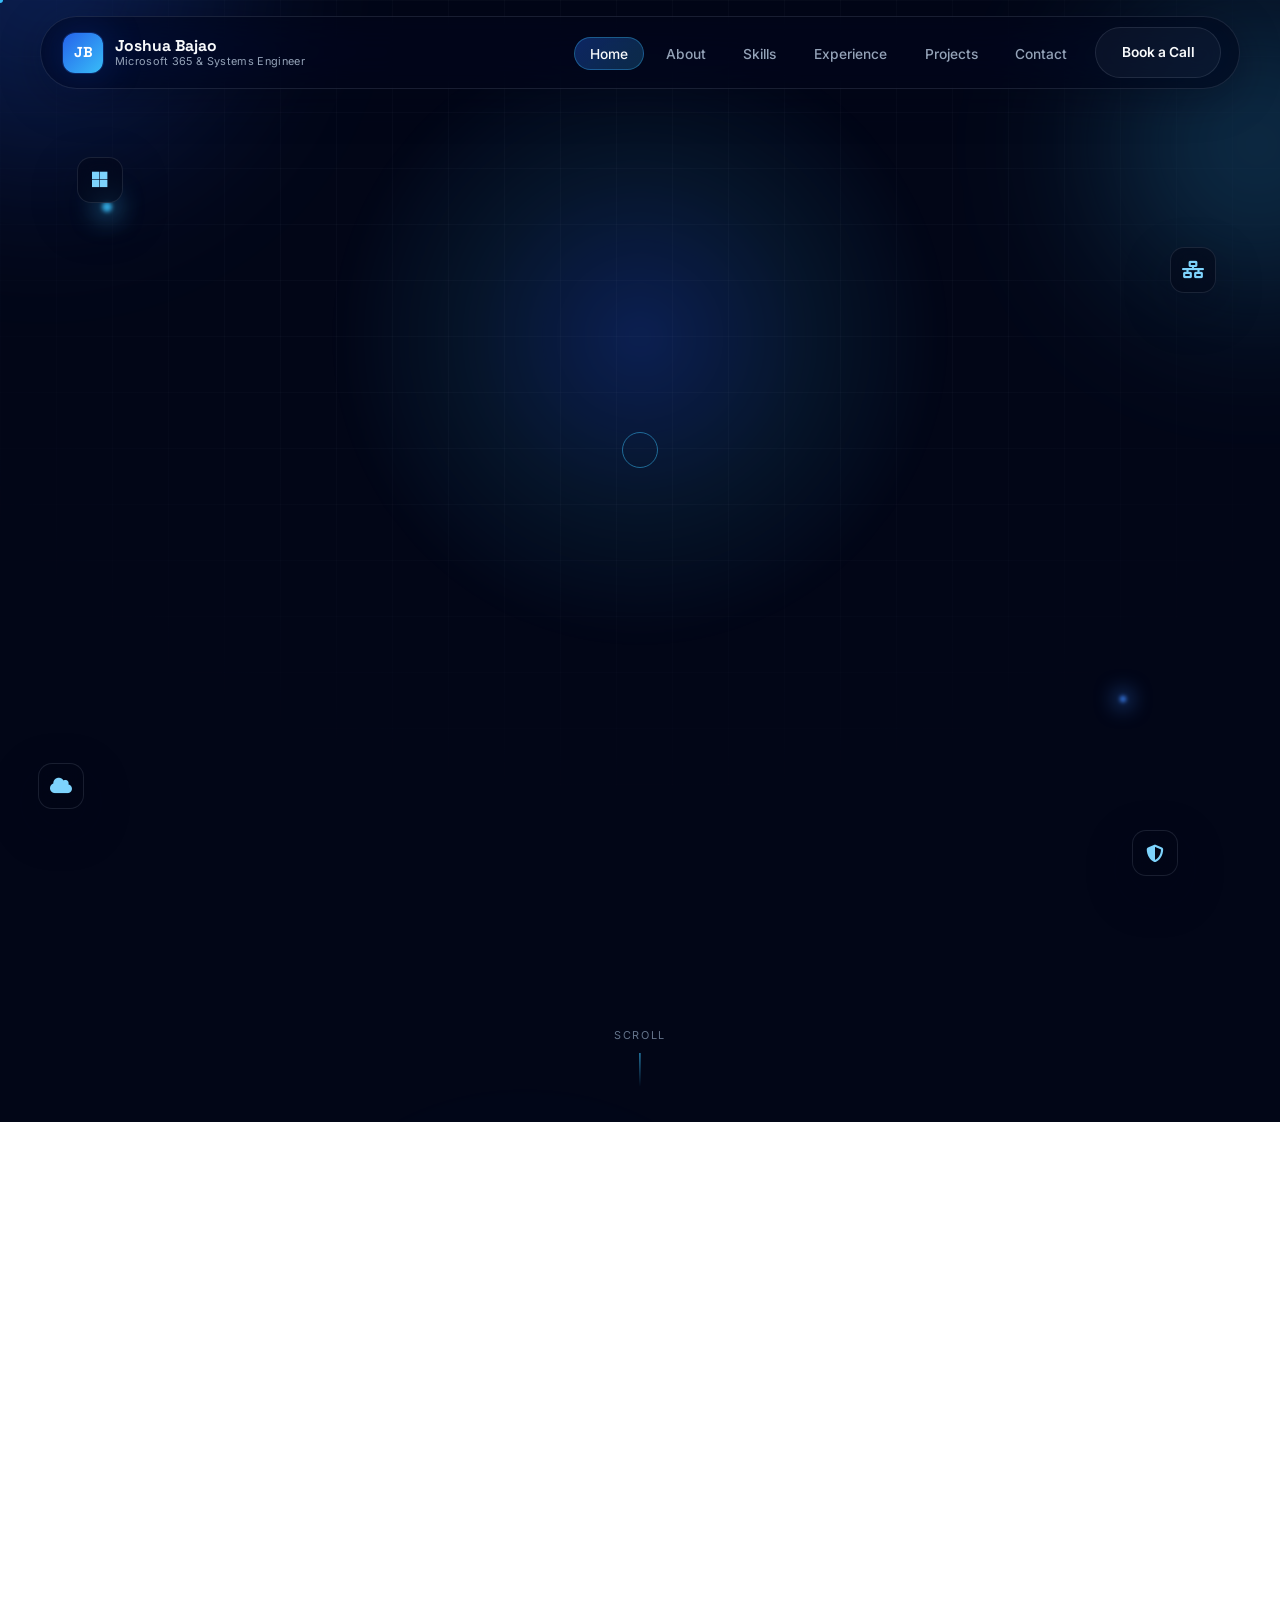
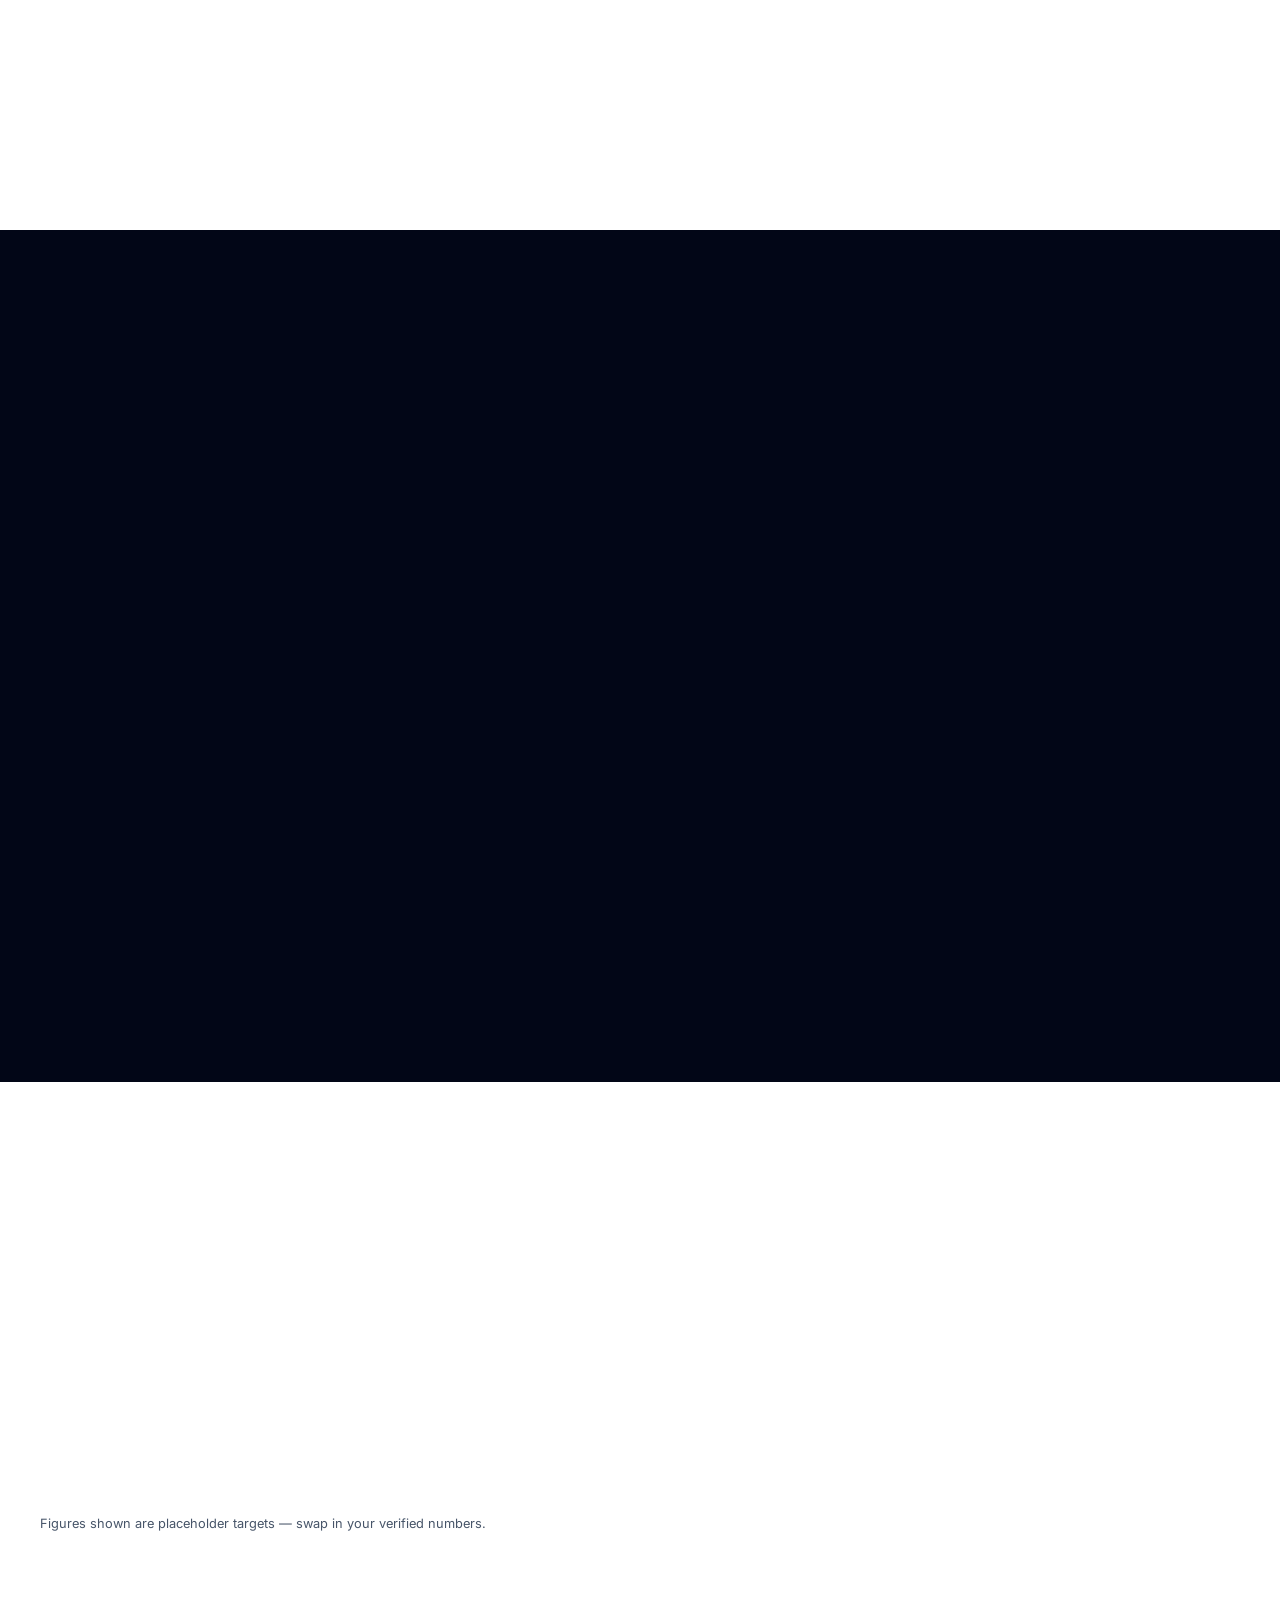
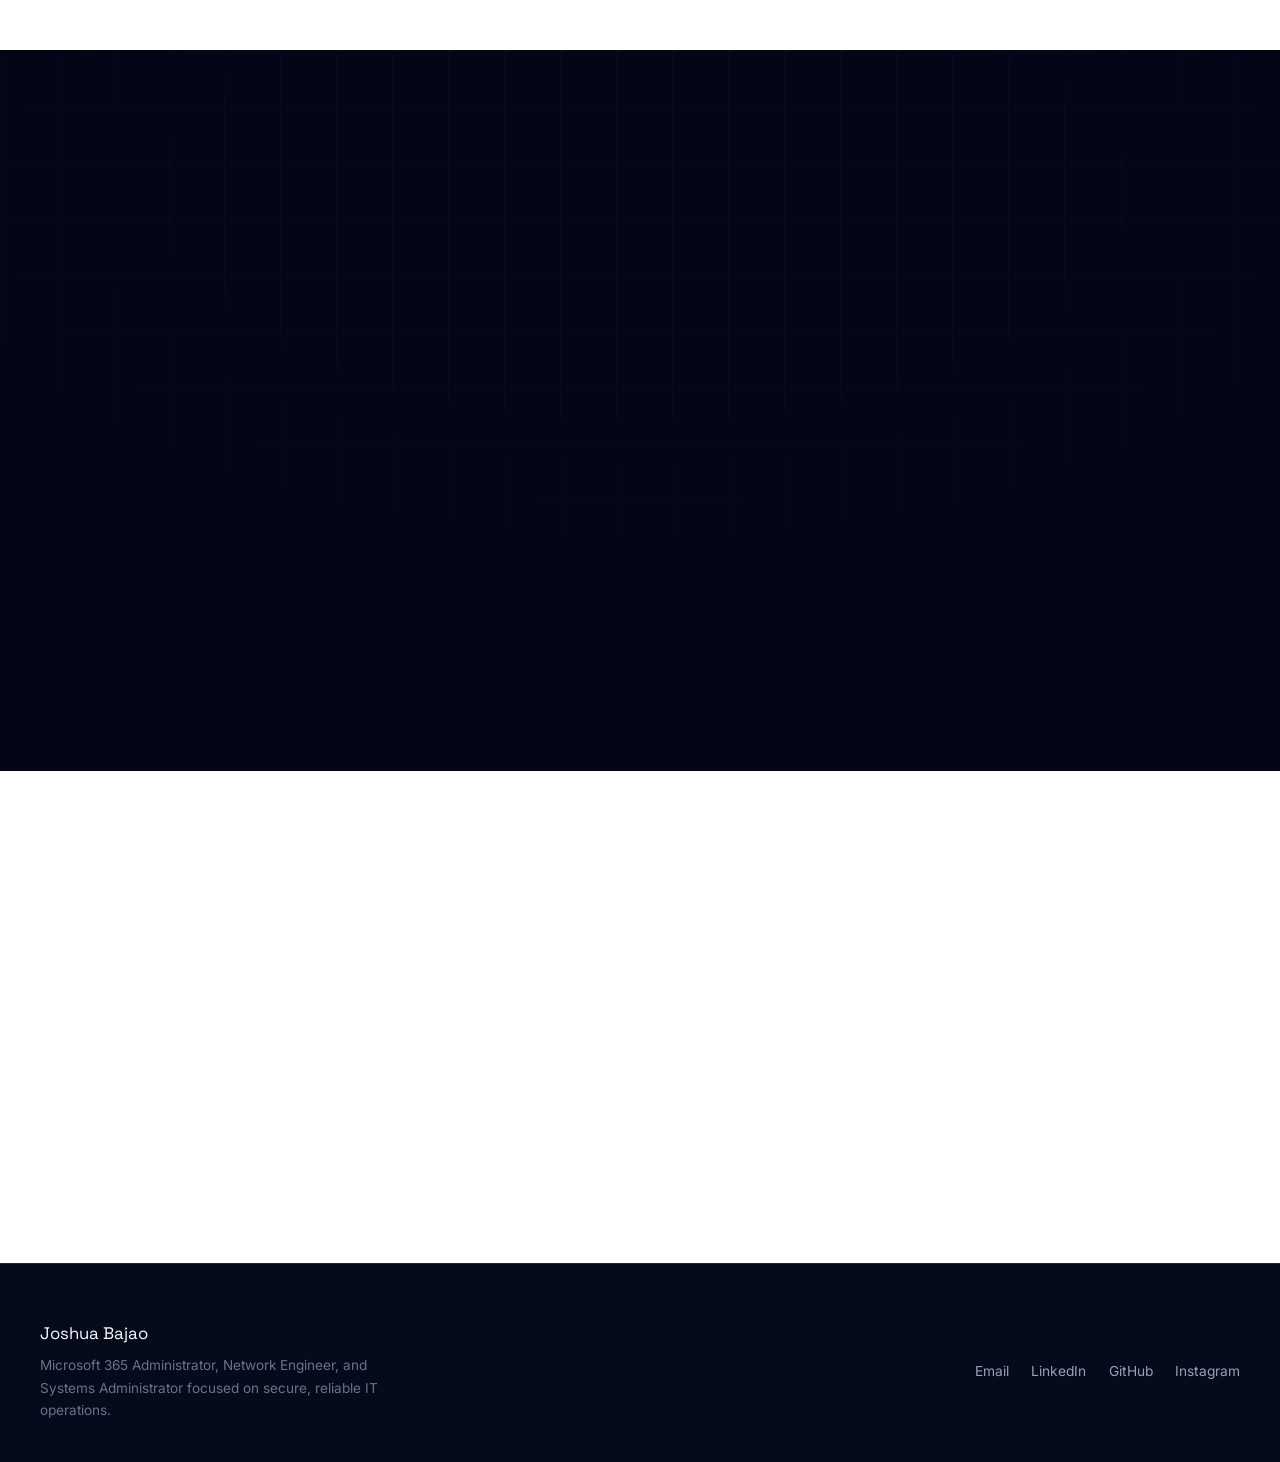
==== index.html @ 34ec50f9 "Rebuild portfolio as a premium IT engineering site Pivot the site identity from mobile app developer" ====
<!DOCTYPE html>
<html lang="en" class="no-js">
<head>
    <meta charset="UTF-8">
    <meta name="viewport" content="width=device-width, initial-scale=1.0">
    <title>Joshua Bajao | Microsoft 365 Administrator &amp; Systems Engineer</title>
    <meta name="description" content="Joshua Bajao is a Microsoft 365 Administrator, Network Engineer, and Systems Administrator building secure, reliable enterprise IT environments across M365, Azure, and on-prem infrastructure.">
    <link rel="preconnect" href="https://fonts.googleapis.com">
    <link rel="preconnect" href="https://fonts.gstatic.com" crossorigin>
    <link href="https://fonts.googleapis.com/css2?family=Space+Grotesk:wght@500;600;700&family=Inter:wght@400;500;600;700;800&display=swap" rel="stylesheet">
    <link rel="stylesheet" href="https://cdnjs.cloudflare.com/ajax/libs/font-awesome/6.5.2/css/all.min.css">
    <link rel="stylesheet" href="styles.css">
</head>
<body data-page="home">
    <a class="skip-link" href="#main">Skip to content</a>
    <div class="loader" aria-hidden="true">
        <div class="loader-mark"><span>J</span><span>B</span><span>·</span><span>I</span><span>T</span></div>
        <div class="loader-bar"><span></span></div>
    </div>

    <div class="site-shell">
        <header class="topbar">
            <nav class="navbar container">
                <a class="brand" href="index.html" aria-label="Joshua Bajao home page">
                    <span class="brand-mark">JB</span>
                    <span class="brand-text">
                        <strong>Joshua Bajao</strong>
                        <small>Microsoft 365 &amp; Systems Engineer</small>
                    </span>
                </a>
                <button class="nav-toggle" type="button" aria-expanded="false" aria-label="Open navigation">
                    <span></span>
                    <span></span>
                </button>
                <div class="nav-panel">
                    <ul class="nav-links">
                        <li><a href="index.html" class="nav-link is-active">Home</a></li>
                        <li><a href="about.html" class="nav-link">About</a></li>
                        <li><a href="skills.html" class="nav-link">Skills</a></li>
                        <li><a href="experience.html" class="nav-link">Experience</a></li>
                        <li><a href="projects.html" class="nav-link">Projects</a></li>
                        <li><a href="contact.html" class="nav-link">Contact</a></li>
                    </ul>
                    <a href="contact.html" class="button button-ghost" data-magnetic>Book a Call</a>
                </div>
            </nav>
        </header>

        <main id="main">
            <section class="hero hero-home mouse-glow">
                <div class="bg-grid"></div>
                <div class="aurora" aria-hidden="true"><span></span><span></span><span></span></div>
                <canvas data-particle-field aria-hidden="true" style="position:absolute; inset:0; z-index:1; width:100%; height:100%;"></canvas>
                <div class="floating-orb orb-one"></div>
                <div class="floating-orb orb-two"></div>
                <div class="tech-orbit" aria-hidden="true">
                    <span class="tech-badge" style="top:14%; left:6%; animation-delay:0s;"><i class="fa-brands fa-microsoft"></i></span>
                    <span class="tech-badge" style="top:68%; left:3%; animation-delay:1.4s;"><i class="fa-solid fa-cloud"></i></span>
                    <span class="tech-badge" style="top:22%; right:5%; animation-delay:0.8s;"><i class="fa-solid fa-network-wired"></i></span>
                    <span class="tech-badge" style="top:74%; right:8%; animation-delay:2.1s;"><i class="fa-solid fa-shield-halved"></i></span>
                </div>

                <div class="container hero-grid">
                    <div class="hero-copy reveal" data-reveal="left">
                        <div class="kicker-row">
                            <span class="status-dot"></span>
                            <p class="eyebrow" style="margin:0;">Available for IT &amp; Cloud Engineering Roles</p>
                        </div>
                        <h1>Engineering reliable, secure systems across <span class="grad-text">Microsoft 365, networks, and the enterprise cloud.</span></h1>
                        <div class="type-row">
                            <span>I work as a</span>
                            <span class="type-target" data-typewriter='["Microsoft 365 Administrator", "Network Engineer", "IT Support Engineer", "Systems Administrator"]'></span>
                        </div>
                        <p class="hero-lead">I design, deploy, and support enterprise IT environments — from Microsoft 365 tenants and Entra ID identity to on-prem networks and endpoint device management. My focus is uptime, security, and a smooth experience for every user I support.</p>
                        <div class="hero-actions">
                            <a href="contact.html" class="button button-primary" data-magnetic>Contact Me</a>
                            <a href="assets/Joshua-Bajao-CV.pdf" class="button button-secondary" data-magnetic download>Download CV</a>
                            <a href="projects.html" class="button button-ghost" data-magnetic>View Projects</a>
                        </div>
                        <div class="hero-metrics">
                            <article>
                                <strong data-counter="3" data-suffix="+">0</strong>
                                <span>Years supporting enterprise IT environments</span>
                            </article>
                            <article>
                                <strong data-counter="500" data-suffix="+">0</strong>
                                <span>Devices configured, imaged, and managed</span>
                            </article>
                            <article>
                                <strong data-counter="1200" data-suffix="+">0</strong>
                                <span>End users supported across M365 and networks</span>
                            </article>
                        </div>
                    </div>
                    <div class="hero-card reveal reveal-delay" data-reveal="right">
                        <div class="portrait-wrap">
                            <img src="JOSHUA.jpeg" alt="Joshua Bajao portrait" class="portrait">
                        </div>
                        <div class="hero-card-content">
                            <p class="card-label">Featured Role</p>
                            <h2>Systems &amp; Microsoft 365 Administrator</h2>
                            <p>I keep enterprise environments running: identity, endpoints, networks, and the Microsoft 365 stack, all working together securely.</p>
                            <div class="chip-row">
                                <span class="chip">Microsoft 365</span>
                                <span class="chip">Azure &amp; Entra ID</span>
                                <span class="chip">Network Engineering</span>
                            </div>
                        </div>
                    </div>
                </div>
                <div class="scroll-cue" aria-hidden="true">
                    <span>Scroll</span>
                    <span class="scroll-cue-line"></span>
                </div>
            </section>

            <section class="section section-light">
                <div class="container">
                    <div class="section-heading reveal">
                        <p class="eyebrow">Where to Look</p>
                        <h2>A portfolio built around enterprise IT depth.</h2>
                    </div>
                    <div class="feature-grid" data-stagger>
                        <a class="feature-card reveal" href="about.html">
                            <span class="feature-icon"><i class="fa-solid fa-user-large"></i></span>
                            <h3>About</h3>
                            <p>The engineer behind the tickets: how I think about uptime, security, and supporting real people.</p>
                            <span class="feature-link">Discover more <i class="fa-solid fa-arrow-right"></i></span>
                        </a>
                        <a class="feature-card reveal" href="skills.html">
                            <span class="feature-icon"><i class="fa-solid fa-layer-group"></i></span>
                            <h3>Skills</h3>
                            <p>Microsoft 365, Entra ID, Intune, networking, Active Directory, PowerShell, and Azure fundamentals.</p>
                            <span class="feature-link">Explore expertise <i class="fa-solid fa-arrow-right"></i></span>
                        </a>
                        <a class="feature-card reveal" href="experience.html">
                            <span class="feature-icon"><i class="fa-solid fa-timeline"></i></span>
                            <h3>Experience</h3>
                            <p>The progression from IT support to systems administration and network engineering work.</p>
                            <span class="feature-link">Read timeline <i class="fa-solid fa-arrow-right"></i></span>
                        </a>
                        <a class="feature-card reveal" href="projects.html">
                            <span class="feature-icon"><i class="fa-solid fa-diagram-project"></i></span>
                            <h3>Projects</h3>
                            <p>Real, deployed systems for device management, inventory tracking, and organizational operations.</p>
                            <span class="feature-link">See projects <i class="fa-solid fa-arrow-right"></i></span>
                        </a>
                    </div>
                </div>
            </section>

            <section class="section section-dark">
                <div class="container">
                    <div class="section-heading reveal">
                        <p class="eyebrow">Core Stack</p>
                        <h2>The enterprise technologies I work in daily.</h2>
                    </div>
                    <div class="tech-grid" data-stagger>
                        <article class="tech-card reveal"><i class="fa-brands fa-microsoft"></i><h4>Microsoft 365</h4><span>Tenant admin &amp; licensing</span></article>
                        <article class="tech-card reveal"><i class="fa-solid fa-id-badge"></i><h4>Entra ID</h4><span>Identity &amp; access management</span></article>
                        <article class="tech-card reveal"><i class="fa-solid fa-mobile-screen"></i><h4>Intune</h4><span>Endpoint &amp; device management</span></article>
                        <article class="tech-card reveal"><i class="fa-solid fa-envelope-open-text"></i><h4>Exchange Online</h4><span>Mail flow &amp; compliance</span></article>
                        <article class="tech-card reveal"><i class="fa-solid fa-people-roof"></i><h4>SharePoint</h4><span>Sites, libraries &amp; permissions</span></article>
                        <article class="tech-card reveal"><i class="fa-brands fa-microsoft"></i><h4>Teams</h4><span>Collaboration &amp; voice admin</span></article>
                        <article class="tech-card reveal"><i class="fa-solid fa-network-wired"></i><h4>Networking</h4><span>Switching, routing &amp; Wi-Fi</span></article>
                        <article class="tech-card reveal"><i class="fa-solid fa-sitemap"></i><h4>Active Directory</h4><span>On-prem identity &amp; GPOs</span></article>
                        <article class="tech-card reveal"><i class="fa-solid fa-server"></i><h4>Windows Server</h4><span>Infrastructure &amp; services</span></article>
                        <article class="tech-card reveal"><i class="fa-solid fa-terminal"></i><h4>PowerShell</h4><span>Automation &amp; scripting</span></article>
                        <article class="tech-card reveal"><i class="fa-solid fa-cloud"></i><h4>Azure</h4><span>Cloud infrastructure</span></article>
                        <article class="tech-card reveal"><i class="fa-solid fa-shield-halved"></i><h4>Security Admin</h4><span>Policies, MFA &amp; compliance</span></article>
                    </div>
                </div>
            </section>

            <section class="section section-light">
                <div class="container">
                    <div class="section-heading reveal">
                        <p class="eyebrow">By the Numbers</p>
                        <h2>Operational impact, measured.</h2>
                    </div>
                    <div class="stats-grid" data-stagger>
                        <div class="stat-card reveal">
                            <div class="stat-value"><span class="grad-text" data-counter="500" data-suffix="+">0</span></div>
                            <p class="stat-label">Devices Configured</p>
                        </div>
                        <div class="stat-card reveal">
                            <div class="stat-value"><span class="grad-text" data-counter="1200" data-suffix="+">0</span></div>
                            <p class="stat-label">Users Supported</p>
                        </div>
                        <div class="stat-card reveal">
                            <div class="stat-value"><span class="grad-text" data-counter="40" data-suffix="+">0</span></div>
                            <p class="stat-label">Projects Completed</p>
                        </div>
                        <div class="stat-card reveal">
                            <div class="stat-value"><span class="grad-text" data-counter="25" data-suffix="+">0</span></div>
                            <p class="stat-label">Network Deployments</p>
                        </div>
                        <div class="stat-card reveal">
                            <div class="stat-value"><span class="grad-text" data-counter="3" data-suffix="+">0</span></div>
                            <p class="stat-label">Years Experience</p>
                        </div>
                    </div>
                    <p class="text-muted" style="margin-top:1.2rem; font-size:0.8rem;">Figures shown are placeholder targets — swap in your verified numbers.</p>
                </div>
            </section>

            <section class="section section-dark showcase-band">
                <div class="bg-grid"></div>
                <div class="container showcase-grid">
                    <div class="showcase-copy reveal" data-reveal="left">
                        <p class="eyebrow">Featured Systems Project</p>
                        <h2>Nebras Device &amp; Property Management System</h2>
                        <p>A centralized operations platform built to track devices, property assignments, and asset lifecycle across an organization — the same operational thinking behind enterprise endpoint and inventory management.</p>
                        <ul class="check-list">
                            <li>Centralized device and asset record keeping</li>
                            <li>Assignment tracking and ownership history</li>
                            <li>Status visibility across the full asset lifecycle</li>
                            <li>Built and deployed as a live, working system</li>
                        </ul>
                        <a href="projects.html#nebras-device-management" class="button button-primary" data-magnetic>Open Project Details</a>
                    </div>
                    <div class="showcase-panel reveal reveal-delay" data-reveal="right">
                        <div class="app-window">
                            <div class="app-window-bar"><span></span><span></span><span></span></div>
                            <div class="app-window-content">
                                <div class="app-story-card">
                                    <p class="app-tag">Live Deployed System</p>
                                    <h3>Operations-first asset tracking</h3>
                                    <p>Built for clarity: who has what, where it is, and its current status.</p>
                                </div>
                                <div class="mini-cards">
                                    <article><strong>Asset Registry</strong><span>Structured device &amp; property records</span></article>
                                    <article><strong>Assignment Log</strong><span>Ownership and hand-off history</span></article>
                                    <article><strong>Status Tracking</strong><span>Lifecycle visibility at a glance</span></article>
                                </div>
                            </div>
                        </div>
                    </div>
                </div>
            </section>

            <section class="section section-light">
                <div class="container cta-panel reveal">
                    <div>
                        <p class="eyebrow">Open for Work</p>
                        <h2>Need dependable Microsoft 365, network, or systems support?</h2>
                        <p>I'm available for IT support, systems administration, M365 tenant management, and network engineering work.</p>
                    </div>
                    <div class="cta-actions">
                        <a href="contact.html" class="button button-primary" data-magnetic>Contact Me</a>
                        <a href="about.html" class="button button-secondary" data-magnetic>Know My Story</a>
                    </div>
                </div>
            </section>
        </main>

        <footer class="footer">
            <div class="container footer-row">
                <div>
                    <p class="footer-title">Joshua Bajao</p>
                    <p class="footer-copy">Microsoft 365 Administrator, Network Engineer, and Systems Administrator focused on secure, reliable IT operations.</p>
                </div>
                <div class="footer-links">
                    <a href="mailto:bajaojoshua2@gmail.com">Email</a>
                    <a href="https://www.linkedin.com/in/joshua-bajao-0479b0205/" target="_blank" rel="noreferrer">LinkedIn</a>
                    <a href="https://github.com/Yoon167" target="_blank" rel="noreferrer">GitHub</a>
                    <a href="https://www.instagram.com/jshabjo" target="_blank" rel="noreferrer">Instagram</a>
                </div>
            </div>
        </footer>
    </div>

    <script src="https://cdnjs.cloudflare.com/ajax/libs/gsap/3.12.5/gsap.min.js"></script>
    <script src="https://cdnjs.cloudflare.com/ajax/libs/gsap/3.12.5/ScrollTrigger.min.js"></script>
    <script src="https://cdn.jsdelivr.net/npm/lenis@1.1.14/dist/lenis.min.js"></script>
    <script src="https://cdnjs.cloudflare.com/ajax/libs/three.js/r128/three.min.js"></script>
    <script src="js/main.js"></script>
</body>
</html>
---- styles.css ----
/* ==========================================================================
   Joshua Bajao — IT Systems & Microsoft 365 Engineer Portfolio
   Premium / futuristic / enterprise-grade design system
   ========================================================================== */

/* ---------- Design tokens ---------- */
:root {
    /* Brand palette */
    --primary: #2563eb;
    --primary-light: #3b82f6;
    --primary-dark: #1d4ed8;
    --secondary: #0f172a;
    --accent: #38bdf8;
    --accent-soft: #7dd3fc;

    /* Surfaces */
    --bg-light: #ffffff;
    --bg-dark: #020617;
    --bg-dark-soft: #060b1c;
    --panel-dark: rgba(148, 163, 184, 0.06);
    --panel-dark-strong: rgba(148, 163, 184, 0.1);
    --panel-light: rgba(15, 23, 42, 0.03);
    --panel-light-strong: rgba(15, 23, 42, 0.05);
    --glass-border: rgba(148, 163, 184, 0.16);
    --glass-border-light: rgba(15, 23, 42, 0.08);

    /* Text */
    --text-on-dark: #f8fafc;
    --text-on-dark-muted: #94a3b8;
    --text-on-dark-faint: #64748b;
    --text-on-light: #0f172a;
    --text-on-light-muted: #475569;
    --text-on-light-faint: #94a3b8;

    /* Effects */
    --shadow-lg: 0 30px 90px rgba(2, 6, 23, 0.45);
    --shadow-md: 0 16px 48px rgba(2, 6, 23, 0.3);
    --glow-primary: 0 0 0 1px rgba(37, 99, 235, 0.25), 0 0 40px rgba(37, 99, 235, 0.25);
    --glow-accent: 0 0 0 1px rgba(56, 189, 248, 0.25), 0 0 40px rgba(56, 189, 248, 0.22);
    --radius-xl: 28px;
    --radius-lg: 20px;
    --radius-md: 14px;
    --radius-sm: 10px;
    --container: 1200px;
    --ease: cubic-bezier(0.16, 1, 0.3, 1);
    --ease-soft: cubic-bezier(0.22, 1, 0.36, 1);
}

/* ---------- Reset ---------- */
* { box-sizing: border-box; margin: 0; padding: 0; }
html { scroll-behavior: auto; }
html.lenis { height: auto; }
.lenis.lenis-smooth { scroll-behavior: auto; }
.lenis.lenis-smooth [data-lenis-prevent] { overscroll-behavior: contain; }
.lenis.lenis-stopped { overflow: hidden; }

body {
    min-height: 100vh;
    font-family: "Inter", -apple-system, BlinkMacSystemFont, sans-serif;
    background: var(--bg-dark);
    color: var(--text-on-dark);
    line-height: 1.65;
    overflow-x: hidden;
    -webkit-font-smoothing: antialiased;
}

h1, h2, h3, h4 {
    font-family: "Space Grotesk", "Inter", sans-serif;
    font-weight: 600;
    letter-spacing: -0.02em;
    line-height: 1.1;
}

a { color: inherit; text-decoration: none; }
img { display: block; max-width: 100%; }
button, input, textarea, select { font: inherit; color: inherit; }
ul { list-style: none; }

::selection { background: var(--primary); color: #fff; }

::-webkit-scrollbar { width: 10px; }
::-webkit-scrollbar-track { background: var(--bg-dark); }
::-webkit-scrollbar-thumb { background: linear-gradient(var(--primary), var(--accent)); border-radius: 10px; }

.container { width: min(var(--container), calc(100% - 2.5rem)); margin: 0 auto; }
.site-shell { position: relative; }

/* ---------- Accessibility / reduced motion ---------- */
@media (prefers-reduced-motion: reduce) {
    *, *::before, *::after { animation-duration: 0.001ms !important; animation-iteration-count: 1 !important; transition-duration: 0.001ms !important; scroll-behavior: auto !important; }
}
.skip-link {
    position: absolute; left: 1rem; top: -80px; z-index: 999;
    background: var(--primary); color: #fff; padding: 0.75rem 1.25rem; border-radius: var(--radius-sm);
    transition: top 200ms var(--ease);
}
.skip-link:focus { top: 1rem; }

/* ==========================================================================
   Loading screen
   ========================================================================== */
.loader {
    position: fixed; inset: 0; z-index: 999;
    display: flex; align-items: center; justify-content: center; flex-direction: column; gap: 1.5rem;
    background: var(--bg-dark);
    transition: opacity 700ms var(--ease), visibility 700ms var(--ease);
}
.loader.is-hidden { opacity: 0; visibility: hidden; pointer-events: none; }
.loader-mark {
    font-family: "Space Grotesk", sans-serif;
    font-size: 1.1rem; font-weight: 700; letter-spacing: 0.35em; text-transform: uppercase;
    color: var(--text-on-dark);
    display: flex; gap: 0.15em;
}
.loader-mark span { opacity: 0.25; animation: loaderPulse 1.2s ease-in-out infinite; }
.loader-mark span:nth-child(2) { animation-delay: 0.1s; }
.loader-mark span:nth-child(3) { animation-delay: 0.2s; }
@keyframes loaderPulse { 0%, 100% { opacity: 0.25; } 50% { opacity: 1; color: var(--accent); } }
.loader-bar { width: 220px; height: 2px; background: rgba(148, 163, 184, 0.18); border-radius: 4px; overflow: hidden; }
.loader-bar span { display: block; height: 100%; width: 0%; background: linear-gradient(90deg, var(--primary), var(--accent)); transition: width 400ms var(--ease); }

/* ==========================================================================
   Custom cursor
   ========================================================================== */
.cursor-dot, .cursor-ring {
    position: fixed; top: 0; left: 0; z-index: 998; pointer-events: none;
    border-radius: 50%; will-change: transform; transform: translate(-50%, -50%);
}
.cursor-dot { width: 6px; height: 6px; background: var(--accent); }
.cursor-ring {
    width: 36px; height: 36px; border: 1px solid rgba(56, 189, 248, 0.5);
    transition: width 200ms var(--ease), height 200ms var(--ease), border-color 200ms var(--ease), background 200ms var(--ease);
}
.cursor-ring.is-active { width: 64px; height: 64px; background: rgba(56, 189, 248, 0.08); border-color: var(--accent); }
@media (hover: none), (pointer: coarse) {
    .cursor-dot, .cursor-ring { display: none; }
}

/* Mouse glow follower (hero + panels) */
.mouse-glow {
    position: absolute; inset: 0; pointer-events: none; z-index: 1; overflow: hidden;
}
.mouse-glow::before {
    content: "";
    position: absolute; width: 620px; height: 620px; border-radius: 50%;
    background: radial-gradient(circle, rgba(37, 99, 235, 0.28), rgba(56, 189, 248, 0.08) 40%, transparent 70%);
    left: var(--mx, 50%); top: var(--my, 30%);
    transform: translate(-50%, -50%);
    transition: opacity 300ms ease;
    filter: blur(10px);
}

/* ==========================================================================
   Navbar
   ========================================================================== */
.topbar {
    position: fixed; top: 0; left: 0; right: 0; z-index: 40;
    padding: 1rem 0 0;
    transition: transform 400ms var(--ease);
}
.topbar.is-hidden { transform: translateY(-130%); }
.navbar {
    display: flex; align-items: center; justify-content: space-between;
    min-height: 64px; padding: 0.6rem 1.1rem 0.6rem 1.4rem;
    border-radius: 999px;
    background: rgba(2, 6, 23, 0.6);
    border: 1px solid var(--glass-border);
    backdrop-filter: blur(20px) saturate(160%);
    -webkit-backdrop-filter: blur(20px) saturate(160%);
    box-shadow: 0 10px 40px rgba(2, 6, 23, 0.35);
    transition: background 300ms var(--ease), border-color 300ms var(--ease);
}
.topbar.is-scrolled .navbar { background: rgba(2, 6, 23, 0.82); }

.brand { display: flex; align-items: center; gap: 0.7rem; }
.brand-mark {
    display: grid; place-items: center; width: 40px; height: 40px; border-radius: 12px;
    background: linear-gradient(135deg, var(--primary), var(--accent));
    color: #fff; font-family: "Space Grotesk", sans-serif; font-weight: 700; font-size: 0.9rem;
    box-shadow: var(--glow-primary);
}
.brand-text { display: flex; flex-direction: column; line-height: 1.15; }
.brand-text strong { font-family: "Space Grotesk", sans-serif; font-size: 0.98rem; color: var(--text-on-dark); }
.brand-text small { font-size: 0.68rem; color: var(--text-on-dark-muted); letter-spacing: 0.03em; }

.nav-links { display: flex; align-items: center; gap: 0.35rem; }
.nav-link {
    position: relative; padding: 0.55rem 1rem; font-size: 0.86rem; font-weight: 500;
    color: var(--text-on-dark-muted); border-radius: 999px; transition: color 220ms var(--ease);
}
.nav-link:hover { color: var(--text-on-dark); }
.nav-link.is-active { color: var(--text-on-dark); }
.nav-link.is-active::after {
    content: ""; position: absolute; inset: 0; border-radius: 999px; z-index: -1;
    background: linear-gradient(135deg, rgba(37, 99, 235, 0.35), rgba(56, 189, 248, 0.2));
    border: 1px solid rgba(56, 189, 248, 0.35);
}

.nav-panel { display: flex; align-items: center; gap: 0.75rem; }
.nav-toggle {
    display: none; flex-direction: column; justify-content: center; gap: 5px;
    width: 42px; height: 42px; border-radius: 999px; border: 1px solid var(--glass-border); background: transparent;
    cursor: pointer;
}
.nav-toggle span { display: block; width: 18px; height: 2px; margin: 0 auto; background: var(--text-on-dark); transition: transform 260ms var(--ease), opacity 260ms var(--ease); }
.nav-toggle[aria-expanded="true"] span:first-child { transform: translateY(3.5px) rotate(45deg); }
.nav-toggle[aria-expanded="true"] span:last-child { transform: translateY(-3.5px) rotate(-45deg); }

/* ==========================================================================
   Buttons
   ========================================================================== */
.button {
    position: relative; display: inline-flex; align-items: center; justify-content: center; gap: 0.55rem;
    padding: 0.85rem 1.6rem; border-radius: 999px; font-size: 0.86rem; font-weight: 600;
    border: 1px solid transparent; cursor: pointer; overflow: hidden;
    transition: transform 260ms var(--ease), box-shadow 260ms var(--ease), background 260ms var(--ease), color 260ms var(--ease), border-color 260ms var(--ease);
    white-space: nowrap;
}
.button:active { transform: scale(0.97); }
.button-primary { background: linear-gradient(135deg, var(--primary), var(--primary-light)); color: #fff; box-shadow: var(--glow-primary); }
.button-primary:hover { box-shadow: 0 0 0 1px rgba(56, 189, 248, 0.4), 0 0 55px rgba(56, 189, 248, 0.35); transform: translateY(-2px); }
.button-secondary { background: transparent; color: var(--text-on-dark); border-color: var(--glass-border); }
.button-secondary:hover { border-color: var(--accent); color: var(--accent-soft); transform: translateY(-2px); }
.button-ghost { background: var(--panel-dark); color: var(--text-on-dark); border-color: var(--glass-border); }
.button-ghost:hover { background: var(--panel-dark-strong); border-color: rgba(56, 189, 248, 0.4); }
.button-danger { border: 1px solid rgba(248, 113, 113, 0.5); color: #fca5a5; background: rgba(248, 113, 113, 0.08); }
.button-danger:hover { color: #fff; background: rgba(220, 38, 38, 0.5); }
.button-block { width: 100%; }
.button[disabled] { opacity: 0.6; cursor: not-allowed; transform: none !important; }

/* magnetic wrapper keeps layout stable while inner element translates */
[data-magnetic] { display: inline-block; }

/* ==========================================================================
   Sections / headings
   ========================================================================== */
.section { position: relative; padding: clamp(4.5rem, 9vw, 8rem) 0; }
.section-dark { background: var(--bg-dark); color: var(--text-on-dark); }
.section-light { background: var(--bg-light); color: var(--text-on-light); }
.section-light .text-muted { color: var(--text-on-light-muted); }
.section-deep { background: var(--bg-dark-soft); }

.eyebrow {
    display: inline-flex; align-items: center; gap: 0.5rem;
    font-size: 0.72rem; font-weight: 700; letter-spacing: 0.18em; text-transform: uppercase;
    color: var(--accent); margin-bottom: 0.9rem;
}
.eyebrow::before { content: ""; width: 22px; height: 1px; background: currentColor; }
.section-light .eyebrow { color: var(--primary); }

.section-heading { max-width: 640px; margin-bottom: 3rem; }
.section-heading h2 { font-size: clamp(1.9rem, 3.6vw, 2.7rem); }
.section-light h2, .section-light h1, .section-light h3 { color: var(--text-on-light); }

/* gradient accent text */
.grad-text {
    background: linear-gradient(120deg, var(--primary-light), var(--accent) 60%, var(--accent-soft));
    -webkit-background-clip: text; background-clip: text; color: transparent;
}

/* ==========================================================================
   Reveal / scroll animation base states (driven by GSAP ScrollTrigger)
   ========================================================================== */
.reveal { opacity: 0; }
.no-js .reveal, .reveal.is-static { opacity: 1; transform: none !important; }

/* ==========================================================================
   Backgrounds — aurora / grid / orbs / particles canvas
   ========================================================================== */
.bg-canvas { position: absolute; inset: 0; z-index: 0; }
.bg-grid {
    position: absolute; inset: 0; z-index: 0; opacity: 0.5;
    background-image:
        linear-gradient(rgba(148, 163, 184, 0.08) 1px, transparent 1px),
        linear-gradient(90deg, rgba(148, 163, 184, 0.08) 1px, transparent 1px);
    background-size: 56px 56px;
    -webkit-mask-image: radial-gradient(ellipse 70% 60% at 50% 20%, #000 40%, transparent 90%);
    mask-image: radial-gradient(ellipse 70% 60% at 50% 20%, #000 40%, transparent 90%);
}
.aurora { position: absolute; inset: -20% -10%; z-index: 0; pointer-events: none; filter: blur(70px); opacity: 0.65; }
.aurora span {
    position: absolute; border-radius: 50%; mix-blend-mode: screen;
    animation: auroraFloat 18s ease-in-out infinite;
}
.aurora span:nth-child(1) { width: 46vw; height: 46vw; left: -8%; top: -6%; background: radial-gradient(circle, rgba(37, 99, 235, 0.55), transparent 65%); animation-duration: 22s; }
.aurora span:nth-child(2) { width: 38vw; height: 38vw; right: -6%; top: 8%; background: radial-gradient(circle, rgba(56, 189, 248, 0.45), transparent 65%); animation-duration: 26s; animation-delay: -6s; }
.aurora span:nth-child(3) { width: 30vw; height: 30vw; left: 30%; bottom: -12%; background: radial-gradient(circle, rgba(29, 78, 216, 0.4), transparent 65%); animation-duration: 20s; animation-delay: -3s; }
@keyframes auroraFloat {
    0%, 100% { transform: translate(0, 0) scale(1); }
    33% { transform: translate(4%, 6%) scale(1.08); }
    66% { transform: translate(-5%, -3%) scale(0.96); }
}

.floating-orb { position: absolute; border-radius: 50%; filter: blur(2px); z-index: 1; pointer-events: none; }
.orb-one { width: 10px; height: 10px; background: var(--accent); top: 18%; left: 8%; box-shadow: 0 0 24px 6px rgba(56, 189, 248, 0.6); animation: orbDrift 9s ease-in-out infinite; }
.orb-two { width: 6px; height: 6px; background: var(--primary-light); top: 62%; right: 12%; box-shadow: 0 0 20px 5px rgba(59, 130, 246, 0.6); animation: orbDrift 11s ease-in-out infinite reverse; }
@keyframes orbDrift { 0%, 100% { transform: translate(0, 0); } 50% { transform: translate(24px, -30px); } }

/* geometric floating shapes */
.geo-shape { position: absolute; z-index: 1; opacity: 0.5; pointer-events: none; }
.geo-shape.ring { border: 1px solid rgba(56, 189, 248, 0.35); border-radius: 50%; }
.geo-shape.square { border: 1px solid rgba(37, 99, 235, 0.35); border-radius: 8px; }

/* ==========================================================================
   Hero
   ========================================================================== */
.hero { position: relative; padding: clamp(9rem, 16vw, 12rem) 0 6rem; overflow: hidden; background: var(--bg-dark); }
.hero-grid { position: relative; z-index: 3; display: grid; grid-template-columns: 1.15fr 0.85fr; gap: clamp(2rem, 5vw, 4.5rem); align-items: center; }

.kicker-row { display: flex; align-items: center; gap: 0.6rem; margin-bottom: 1.4rem; }
.status-dot { width: 8px; height: 8px; border-radius: 50%; background: #34d399; box-shadow: 0 0 0 4px rgba(52, 211, 153, 0.2); animation: statusPulse 2s ease-in-out infinite; }
@keyframes statusPulse { 0%, 100% { box-shadow: 0 0 0 4px rgba(52, 211, 153, 0.2); } 50% { box-shadow: 0 0 0 8px rgba(52, 211, 153, 0.08); } }

.hero-copy h1 {
    font-size: clamp(2.4rem, 5.4vw, 4.1rem);
    color: var(--text-on-dark);
    margin-bottom: 1.3rem;
}
.type-row { display: flex; flex-wrap: wrap; align-items: center; gap: 0.6rem; font-size: clamp(1.05rem, 2vw, 1.35rem); font-weight: 600; color: var(--accent-soft); margin-bottom: 1.4rem; font-family: "Space Grotesk", sans-serif; min-height: 2em; }
.type-target { border-right: 2px solid var(--accent); padding-right: 4px; }

.hero-lead { max-width: 560px; color: var(--text-on-dark-muted); font-size: 1.05rem; margin-bottom: 2.2rem; }
.hero-actions { display: flex; flex-wrap: wrap; gap: 0.9rem; margin-bottom: 2.8rem; }

.hero-metrics { display: grid; grid-template-columns: repeat(3, minmax(0, 1fr)); gap: 1.5rem; max-width: 560px; }
.hero-metrics article strong { display: block; font-family: "Space Grotesk", sans-serif; font-size: 1.9rem; color: var(--text-on-dark); }
.hero-metrics article span { font-size: 0.78rem; color: var(--text-on-dark-faint); }

.hero-card {
    position: relative; z-index: 3;
    padding: 1.6rem; border-radius: var(--radius-xl);
    background: linear-gradient(180deg, rgba(148, 163, 184, 0.08), rgba(148, 163, 184, 0.02));
    border: 1px solid var(--glass-border);
    backdrop-filter: blur(20px);
    box-shadow: var(--shadow-lg);
    transform: perspective(1000px) rotateX(var(--tilt-x, 0deg)) rotateY(var(--tilt-y, 0deg));
    transition: transform 300ms var(--ease-soft);
    will-change: transform;
}
.portrait-wrap {
    position: relative; border-radius: var(--radius-lg); overflow: hidden; margin-bottom: 1.4rem;
    aspect-ratio: 4 / 4.6;
}
.portrait-wrap::before {
    content: ""; position: absolute; inset: -2px; border-radius: inherit; z-index: 0;
    background: conic-gradient(from var(--border-angle, 0deg), var(--primary), var(--accent), var(--primary-light), var(--primary));
    animation: rotateBorder 6s linear infinite;
}
@keyframes rotateBorder { to { --border-angle: 360deg; } }
@property --border-angle { syntax: '<angle>'; inherits: false; initial-value: 0deg; }
.portrait { position: relative; z-index: 1; width: 100%; height: 100%; object-fit: cover; border-radius: inherit; margin: 2px; width: calc(100% - 4px); height: calc(100% - 4px); }
.hero-card-content .card-label { font-size: 0.7rem; letter-spacing: 0.12em; text-transform: uppercase; color: var(--accent-soft); margin-bottom: 0.35rem; }
.hero-card-content h2 { font-size: 1.4rem; margin-bottom: 0.6rem; color: var(--text-on-dark); }
.hero-card-content p { color: var(--text-on-dark-muted); font-size: 0.92rem; margin-bottom: 1rem; }

.chip-row { display: flex; flex-wrap: wrap; gap: 0.5rem; }
.chip {
    font-size: 0.72rem; font-weight: 600; padding: 0.4rem 0.75rem; border-radius: 999px;
    background: rgba(37, 99, 235, 0.12); border: 1px solid rgba(56, 189, 248, 0.25); color: var(--accent-soft);
}

.scroll-cue { position: absolute; left: 50%; bottom: 2.2rem; transform: translateX(-50%); z-index: 3; display: flex; flex-direction: column; align-items: center; gap: 0.5rem; color: var(--text-on-dark-faint); font-size: 0.68rem; letter-spacing: 0.14em; text-transform: uppercase; }
.scroll-cue-line { width: 1px; height: 34px; background: linear-gradient(var(--accent), transparent); animation: scrollCue 1.8s ease-in-out infinite; }
@keyframes scrollCue { 0% { transform: scaleY(0); transform-origin: top; } 50% { transform: scaleY(1); transform-origin: top; } 51% { transform-origin: bottom; } 100% { transform: scaleY(0); transform-origin: bottom; } }

/* Floating tech icon badges around hero */
.tech-orbit { position: absolute; inset: 0; z-index: 2; pointer-events: none; }
.tech-badge {
    position: absolute; display: grid; place-items: center; width: 46px; height: 46px; border-radius: 14px;
    background: rgba(2, 6, 23, 0.55); border: 1px solid var(--glass-border); backdrop-filter: blur(10px);
    color: var(--accent-soft); font-size: 1.1rem; box-shadow: var(--shadow-md);
    animation: badgeFloat 6s ease-in-out infinite;
}
@keyframes badgeFloat { 0%, 100% { transform: translateY(0); } 50% { transform: translateY(-14px); } }

/* ==========================================================================
   Feature grid (home)
   ========================================================================== */
.feature-grid { display: grid; grid-template-columns: repeat(4, minmax(0, 1fr)); gap: 1.25rem; }
.feature-card {
    position: relative; padding: 1.9rem 1.6rem; border-radius: var(--radius-lg);
    background: var(--panel-light-strong); border: 1px solid var(--glass-border-light);
    transition: transform 320ms var(--ease-soft), box-shadow 320ms var(--ease-soft), border-color 320ms var(--ease-soft), background 320ms var(--ease-soft);
    overflow: hidden;
}
.section-dark .feature-card { background: var(--panel-dark); border-color: var(--glass-border); }
.feature-card::before {
    content: ""; position: absolute; inset: 0; opacity: 0; z-index: 0;
    background: radial-gradient(240px circle at var(--mx, 50%) var(--my, 50%), rgba(56, 189, 248, 0.16), transparent 60%);
    transition: opacity 300ms var(--ease);
}
.feature-card:hover::before { opacity: 1; }
.feature-card:hover { transform: translateY(-6px); box-shadow: var(--shadow-md); border-color: rgba(56, 189, 248, 0.4); }
.feature-icon {
    position: relative; z-index: 1; display: grid; place-items: center; width: 48px; height: 48px; margin-bottom: 1.1rem;
    border-radius: 14px; background: linear-gradient(135deg, var(--primary), var(--accent)); color: #fff; font-size: 1.15rem;
    box-shadow: var(--glow-primary);
}
.feature-card h3 { position: relative; z-index: 1; font-size: 1.15rem; margin-bottom: 0.5rem; }
.feature-card p { position: relative; z-index: 1; font-size: 0.88rem; color: var(--text-on-light-muted); margin-bottom: 1rem; }
.section-dark .feature-card p { color: var(--text-on-dark-muted); }
.feature-link { position: relative; z-index: 1; font-size: 0.82rem; font-weight: 700; color: var(--primary); display: inline-flex; align-items: center; gap: 0.4rem; }
.section-dark .feature-link { color: var(--accent-soft); }
.feature-card:hover .feature-link { gap: 0.65rem; }

/* ==========================================================================
   Tech stack grid
   ========================================================================== */
.tech-grid { display: grid; grid-template-columns: repeat(4, minmax(0, 1fr)); gap: 1rem; }
.tech-card {
    position: relative; padding: 1.5rem 1.2rem; border-radius: var(--radius-md);
    background: var(--panel-dark); border: 1px solid var(--glass-border);
    text-align: left; transition: transform 260ms var(--ease-soft), border-color 260ms var(--ease-soft), background 260ms var(--ease-soft);
    transform: perspective(700px) rotateX(var(--tilt-x, 0deg)) rotateY(var(--tilt-y, 0deg));
}
.tech-card:hover { border-color: rgba(56, 189, 248, 0.45); background: var(--panel-dark-strong); }
.tech-card i { font-size: 1.4rem; color: var(--accent); margin-bottom: 0.9rem; display: block; }
.tech-card h4 { font-size: 0.95rem; margin-bottom: 0.3rem; color: var(--text-on-dark); }
.tech-card span { font-size: 0.76rem; color: var(--text-on-dark-faint); }

/* ==========================================================================
   Statistics counters
   ========================================================================== */
.stats-grid { display: grid; grid-template-columns: repeat(5, minmax(0, 1fr)); gap: 1.25rem; }
.stat-card { padding: 1.8rem 1.2rem; border-radius: var(--radius-lg); background: var(--panel-dark); border: 1px solid var(--glass-border); text-align: center; }
.stat-value { font-family: "Space Grotesk", sans-serif; font-size: clamp(2rem, 4vw, 2.7rem); color: var(--text-on-dark); display: flex; align-items: baseline; justify-content: center; gap: 0.15rem; }
.stat-value .grad-text { display: inline-block; }
.stat-label { margin-top: 0.5rem; font-size: 0.78rem; color: var(--text-on-dark-faint); }

/* ==========================================================================
   Showcase band
   ========================================================================== */
.showcase-band { position: relative; overflow: hidden; }
.showcase-grid { position: relative; z-index: 2; display: grid; grid-template-columns: 1fr 1fr; gap: 3rem; align-items: center; }
.check-list { display: grid; gap: 0.7rem; margin: 1.4rem 0 1.8rem; }
.check-list li { position: relative; padding-left: 1.7rem; font-size: 0.94rem; color: var(--text-on-dark-muted); }
.check-list li::before { content: "\f00c"; font-family: "Font Awesome 6 Free"; font-weight: 900; position: absolute; left: 0; top: 0.15em; color: var(--accent); font-size: 0.75rem; }
.check-list.compact li { font-size: 0.88rem; }
.section-light .check-list li { color: var(--text-on-light-muted); }

.app-window { border-radius: var(--radius-lg); overflow: hidden; border: 1px solid var(--glass-border); background: rgba(15, 23, 42, 0.6); backdrop-filter: blur(16px); box-shadow: var(--shadow-lg); }
.app-window-bar { display: flex; gap: 0.4rem; padding: 0.9rem 1rem; background: rgba(148, 163, 184, 0.06); }
.app-window-bar span { width: 10px; height: 10px; border-radius: 50%; background: rgba(148, 163, 184, 0.3); }
.app-window-content { padding: 1.6rem; }
.app-tag { font-size: 0.7rem; letter-spacing: 0.1em; text-transform: uppercase; color: var(--accent-soft); margin-bottom: 0.5rem; }
.app-story-card h3 { font-size: 1.3rem; margin-bottom: 0.5rem; }
.app-story-card p { color: var(--text-on-dark-muted); font-size: 0.9rem; }
.mini-cards { display: grid; gap: 0.8rem; margin-top: 1.4rem; }
.mini-cards article { padding: 1rem; border-radius: var(--radius-sm); background: var(--panel-dark); border: 1px solid var(--glass-border); }
.mini-cards strong { display: block; font-size: 0.9rem; margin-bottom: 0.25rem; }
.mini-cards span { font-size: 0.8rem; color: var(--text-on-dark-faint); }

/* ==========================================================================
   CTA panel
   ========================================================================== */
.cta-panel { display: grid; grid-template-columns: 1.4fr 1fr; align-items: center; gap: 2rem; padding: clamp(2.2rem, 5vw, 3.5rem); border-radius: var(--radius-xl); background: linear-gradient(135deg, rgba(37, 99, 235, 0.08), rgba(56, 189, 248, 0.04)); border: 1px solid var(--glass-border-light); }
.cta-actions { display: flex; flex-wrap: wrap; gap: 0.9rem; justify-content: flex-end; }

/* ==========================================================================
   Page hero (inner pages)
   ========================================================================== */
.page-hero { position: relative; padding: clamp(8.5rem, 14vw, 11rem) 0 4rem; background: var(--bg-dark); overflow: hidden; }
.page-hero-inner { position: relative; z-index: 2; max-width: 680px; }
.page-hero-inner h1 { font-size: clamp(2.1rem, 4.4vw, 3.2rem); margin: 1rem 0 1.1rem; }
.page-hero-inner p { color: var(--text-on-dark-muted); font-size: 1.02rem; }

/* ==========================================================================
   About — split layout, timeline, editorial
   ========================================================================== */
.split-layout { display: grid; grid-template-columns: 0.85fr 1.15fr; gap: clamp(2rem, 5vw, 4rem); align-items: center; }
.profile-portrait { border-radius: var(--radius-xl); border: 1px solid var(--glass-border-light); box-shadow: var(--shadow-md); }
.content-column h2 { font-size: clamp(1.7rem, 3vw, 2.3rem); margin-bottom: 1.1rem; }
.content-column p { color: var(--text-on-light-muted); margin-bottom: 1rem; }
.detail-stack { display: grid; gap: 1rem; margin-top: 1.6rem; }
.detail-stack article { display: flex; justify-content: space-between; gap: 1rem; padding: 0.9rem 1.1rem; border-radius: var(--radius-md); background: var(--panel-light-strong); border: 1px solid var(--glass-border-light); }
.detail-stack span { font-size: 0.76rem; text-transform: uppercase; letter-spacing: 0.08em; color: var(--text-on-light-faint); }
.detail-stack strong { font-size: 0.92rem; }

.editorial-grid { display: grid; grid-template-columns: repeat(3, minmax(0, 1fr)); gap: 1.4rem; }
.editorial-card { padding: 1.8rem; border-radius: var(--radius-lg); background: var(--panel-dark); border: 1px solid var(--glass-border); }
.editorial-card span { font-family: "Space Grotesk", sans-serif; font-size: 0.85rem; color: var(--accent); }
.editorial-card h3 { margin: 0.8rem 0 0.6rem; font-size: 1.15rem; }
.editorial-card p { font-size: 0.9rem; color: var(--text-on-dark-muted); }

.narrative-panel { display: grid; grid-template-columns: 1fr 1fr; gap: 2.5rem; align-items: start; }
.narrative-panel h2 { font-size: clamp(1.6rem, 3vw, 2.2rem); }
.narrative-panel p { color: var(--text-on-dark-muted); font-size: 1rem; }
.section-light .narrative-panel p { color: var(--text-on-light-muted); }

/* Timeline (about + experience) */
.timeline-shell { position: relative; display: grid; gap: 2rem; padding-left: clamp(1.5rem, 4vw, 3rem); }
.timeline-shell::before { content: ""; position: absolute; left: clamp(0.55rem, 1.5vw, 1rem); top: 6px; bottom: 6px; width: 2px; background: linear-gradient(var(--primary), var(--accent), transparent); }
.timeline-card { position: relative; padding: 1.7rem 1.8rem; border-radius: var(--radius-lg); background: var(--panel-light-strong); border: 1px solid var(--glass-border-light); }
.section-dark .timeline-card { background: var(--panel-dark); border-color: var(--glass-border); }
.timeline-card::before { content: ""; position: absolute; left: clamp(-1.95rem, -4.5vw, -3.4rem); top: 1.9rem; width: 14px; height: 14px; border-radius: 50%; background: var(--bg-dark); border: 3px solid var(--accent); box-shadow: 0 0 0 4px rgba(56, 189, 248, 0.15); }
.section-light .timeline-card::before { background: var(--bg-light); }
.timeline-year { display: inline-block; font-size: 0.72rem; font-weight: 700; letter-spacing: 0.1em; text-transform: uppercase; color: var(--accent); margin-bottom: 0.7rem; }
.section-light .timeline-year { color: var(--primary); }
.timeline-card h2 { font-size: 1.35rem; margin-bottom: 0.6rem; }
.timeline-card > p { color: var(--text-on-light-muted); margin-bottom: 1rem; font-size: 0.95rem; }
.section-dark .timeline-card > p { color: var(--text-on-dark-muted); }

/* Floating skill indicators */
.float-indicators { position: relative; display: flex; flex-wrap: wrap; gap: 0.8rem; margin-top: 2rem; }
.float-chip {
    padding: 0.55rem 1rem; border-radius: 999px; font-size: 0.8rem; font-weight: 600;
    background: var(--panel-dark); border: 1px solid var(--glass-border); color: var(--accent-soft);
    animation: chipFloat 5s ease-in-out infinite;
}
@keyframes chipFloat { 0%, 100% { transform: translateY(0); } 50% { transform: translateY(-8px); } }

/* ==========================================================================
   Skills — progress bars + circular meters
   ========================================================================== */
.skill-grid { display: grid; grid-template-columns: repeat(4, minmax(0, 1fr)); gap: 1.25rem; }
.skill-card {
    padding: 2rem 1.6rem; border-radius: var(--radius-lg); background: var(--panel-light-strong); border: 1px solid var(--glass-border-light);
    transition: transform 300ms var(--ease-soft), border-color 300ms var(--ease-soft);
    transform: perspective(700px) rotateX(var(--tilt-x, 0deg)) rotateY(var(--tilt-y, 0deg));
}
.section-dark .skill-card { background: var(--panel-dark); border-color: var(--glass-border); }
.skill-card:hover { border-color: rgba(56, 189, 248, 0.45); }
.skill-card i { font-size: 1.6rem; color: var(--primary); margin-bottom: 1.1rem; display: block; }
.section-dark .skill-card i { color: var(--accent); }
.skill-card h2 { font-size: 1.1rem; margin-bottom: 0.6rem; }
.skill-card p { font-size: 0.88rem; color: var(--text-on-light-muted); }
.section-dark .skill-card p { color: var(--text-on-dark-muted); }

.progress-list { display: grid; gap: 1.4rem; }
.progress-meta { display: flex; justify-content: space-between; margin-bottom: 0.6rem; font-size: 0.9rem; }
.progress-meta strong { color: var(--accent); }
.progress-track { position: relative; height: 8px; border-radius: 999px; background: rgba(148, 163, 184, 0.14); overflow: hidden; }
.progress-track span { position: absolute; inset: 0; width: 0; border-radius: 999px; background: linear-gradient(90deg, var(--primary), var(--accent)); transition: width 1.1s var(--ease-soft); }

.meter-grid { display: grid; grid-template-columns: repeat(4, minmax(0, 1fr)); gap: 1.5rem; }
.meter-card { display: flex; flex-direction: column; align-items: center; gap: 0.9rem; padding: 1.6rem; border-radius: var(--radius-lg); background: var(--panel-dark); border: 1px solid var(--glass-border); text-align: center; }
.meter { position: relative; width: 128px; height: 128px; }
.meter svg { transform: rotate(-90deg); width: 100%; height: 100%; }
.meter circle { fill: none; stroke-width: 8; }
.meter .meter-track { stroke: rgba(148, 163, 184, 0.15); }
.meter .meter-value { stroke: url(#meterGradient); stroke-linecap: round; stroke-dasharray: 339.3; stroke-dashoffset: 339.3; transition: stroke-dashoffset 1.4s var(--ease-soft); }
.meter-percent { position: absolute; inset: 0; display: grid; place-items: center; font-family: "Space Grotesk", sans-serif; font-size: 1.3rem; color: var(--text-on-dark); }
.meter-label { font-size: 0.85rem; color: var(--text-on-dark-muted); }

.stack-panel { display: grid; grid-template-columns: 1fr 1.4fr; gap: 2.5rem; align-items: start; }
.tag-wall { display: flex; flex-wrap: wrap; gap: 0.6rem; }
.tag-wall.left { justify-content: flex-start; }
.tag-wall span { padding: 0.55rem 1.05rem; border-radius: 999px; font-size: 0.82rem; font-weight: 600; background: var(--panel-light-strong); border: 1px solid var(--glass-border-light); }
.section-dark .tag-wall span { background: var(--panel-dark); border-color: var(--glass-border); }

/* ==========================================================================
   Certifications
   ========================================================================== */
.cert-grid { display: grid; grid-template-columns: repeat(3, minmax(0, 1fr)); gap: 1.25rem; }
.cert-card {
    position: relative; padding: 1.8rem; border-radius: var(--radius-lg); background: var(--panel-dark); border: 1px solid var(--glass-border);
    transition: transform 300ms var(--ease-soft), border-color 300ms var(--ease-soft);
}
.cert-card:hover { transform: translateY(-5px); border-color: rgba(56, 189, 248, 0.4); }
.cert-badge { display: grid; place-items: center; width: 52px; height: 52px; border-radius: 14px; margin-bottom: 1.1rem; background: linear-gradient(135deg, var(--primary), var(--accent)); color: #fff; font-size: 1.25rem; box-shadow: var(--glow-primary); }
.cert-card h3 { font-size: 1.05rem; margin-bottom: 0.3rem; }
.cert-card p { font-size: 0.84rem; color: var(--text-on-dark-faint); }
.cert-card.is-placeholder { border-style: dashed; background: transparent; text-align: center; display: flex; flex-direction: column; align-items: center; justify-content: center; min-height: 190px; }
.cert-card.is-placeholder .cert-badge { background: var(--panel-dark-strong); color: var(--text-on-dark-faint); box-shadow: none; }
.cert-card.is-placeholder p { color: var(--text-on-dark-faint); font-style: italic; }

/* ==========================================================================
   Projects
   ========================================================================== */
.project-list { display: grid; gap: 2.5rem; }
.project-showcase {
    display: grid; grid-template-columns: 1fr 1fr; gap: 2.8rem; align-items: center;
    padding: clamp(1.6rem, 3vw, 2.6rem); border-radius: var(--radius-xl); background: var(--panel-light-strong); border: 1px solid var(--glass-border-light);
}
.project-feature-image { position: relative; border-radius: var(--radius-lg); overflow: hidden; }
.project-feature-image img { width: 100%; height: 320px; object-fit: cover; transition: transform 500ms var(--ease-soft); }
.project-feature-image:hover img { transform: scale(1.06); }
.project-feature-image figcaption { position: absolute; left: 0; right: 0; bottom: 0; padding: 1rem 1.2rem; font-size: 0.85rem; color: #fff; background: linear-gradient(0deg, rgba(2, 6, 23, 0.85), transparent); }
.spec-card { margin-top: 1.4rem; padding: 1.4rem; border-radius: var(--radius-md); background: rgba(15, 23, 42, 0.03); border: 1px solid var(--glass-border-light); }
.spec-card h3 { font-size: 1rem; margin-bottom: 0.9rem; }
.project-actions { display: flex; flex-wrap: wrap; gap: 0.8rem; margin-top: 0.6rem; }

.project-mini-grid { display: grid; grid-template-columns: repeat(3, minmax(0, 1fr)); gap: 1.4rem; }
.mini-project {
    position: relative; display: flex; flex-direction: column; padding: 0; border-radius: var(--radius-lg); overflow: hidden;
    background: var(--panel-dark); border: 1px solid var(--glass-border); cursor: pointer;
    transition: transform 320ms var(--ease-soft), border-color 320ms var(--ease-soft), box-shadow 320ms var(--ease-soft);
}
.mini-project:hover { transform: translateY(-8px); border-color: rgba(56, 189, 248, 0.45); box-shadow: var(--shadow-md); }
.project-card-image { height: 190px; overflow: hidden; }
.project-card-image img { width: 100%; height: 100%; object-fit: cover; transition: transform 500ms var(--ease-soft); }
.mini-project:hover .project-card-image img { transform: scale(1.08); }
.mini-project h3 { font-size: 1.05rem; margin: 1.1rem 1.2rem 0.5rem; }
.mini-project p { font-size: 0.85rem; color: var(--text-on-dark-muted); margin: 0 1.2rem 1rem; flex: 1; }
.mini-project span { margin: 0 1.2rem 1.2rem; font-size: 0.78rem; font-weight: 700; color: var(--accent-soft); display: inline-flex; align-items: center; gap: 0.4rem; }
.mini-project.project-coming-soon { cursor: default; opacity: 0.85; }
.mini-project.project-coming-soon span { color: var(--text-on-dark-faint); }
.project-badges { display: flex; flex-wrap: wrap; gap: 0.4rem; margin: 0 1.2rem 0.6rem; }
.project-badges span { margin: 0; padding: 0.28rem 0.6rem; border-radius: 999px; font-size: 0.68rem; font-weight: 700; background: rgba(56, 189, 248, 0.1); border: 1px solid rgba(56, 189, 248, 0.25); color: var(--accent-soft); }

/* Project modal */
.modal-overlay {
    position: fixed; inset: 0; z-index: 90; display: grid; place-items: center; padding: 1.5rem;
    background: rgba(2, 6, 23, 0.75); backdrop-filter: blur(6px);
    opacity: 0; visibility: hidden; transition: opacity 300ms var(--ease), visibility 300ms var(--ease);
}
.modal-overlay.is-open { opacity: 1; visibility: visible; }
.modal-panel {
    width: min(640px, 100%); max-height: 86vh; overflow-y: auto; border-radius: var(--radius-xl);
    background: var(--bg-dark-soft); border: 1px solid var(--glass-border); box-shadow: var(--shadow-lg);
    padding: 2.2rem; transform: translateY(24px) scale(0.97); transition: transform 340ms var(--ease-soft);
}
.modal-overlay.is-open .modal-panel { transform: translateY(0) scale(1); }
.modal-close { position: absolute; top: 1.1rem; right: 1.3rem; width: 38px; height: 38px; border-radius: 50%; border: 1px solid var(--glass-border); background: var(--panel-dark); color: var(--text-on-dark); cursor: pointer; }
.modal-panel img { width: 100%; height: 220px; object-fit: cover; border-radius: var(--radius-md); margin-bottom: 1.3rem; }
.modal-panel h3 { font-size: 1.5rem; margin-bottom: 0.7rem; }
.modal-panel p { color: var(--text-on-dark-muted); margin-bottom: 1rem; }

/* ==========================================================================
   Contact
   ========================================================================== */
.contact-grid { display: grid; grid-template-columns: 0.9fr 1.1fr; gap: 2.5rem; align-items: start; }
.contact-panel { padding: clamp(1.8rem, 3vw, 2.4rem); border-radius: var(--radius-xl); background: var(--panel-light-strong); border: 1px solid var(--glass-border-light); }
.contact-links { display: grid; gap: 0.8rem; margin-top: 1.6rem; }
.contact-link-card {
    display: flex; align-items: center; gap: 1rem; padding: 1rem 1.1rem; border-radius: var(--radius-md);
    background: rgba(15, 23, 42, 0.03); border: 1px solid var(--glass-border-light);
    transition: transform 260ms var(--ease-soft), border-color 260ms var(--ease-soft), background 260ms var(--ease-soft);
}
.contact-link-card:hover { transform: translateX(6px); border-color: var(--primary); background: rgba(37, 99, 235, 0.06); }
.contact-link-card i { display: grid; place-items: center; width: 42px; height: 42px; border-radius: 12px; background: linear-gradient(135deg, var(--primary), var(--accent)); color: #fff; font-size: 1rem; }
.contact-link-card strong { display: block; font-size: 0.92rem; }
.contact-link-card span { font-size: 0.8rem; color: var(--text-on-light-muted); }

.avail-panel { margin-top: 1.8rem; padding: 1.3rem; border-radius: var(--radius-md); background: rgba(37, 99, 235, 0.05); border: 1px dashed rgba(37, 99, 235, 0.3); }
.avail-panel strong { display: block; margin-bottom: 0.3rem; font-size: 0.92rem; }
.avail-panel p { font-size: 0.84rem; color: var(--text-on-light-muted); }

.field { position: relative; margin-bottom: 1.5rem; }
.field input, .field textarea {
    width: 100%; padding: 1.15rem 1rem 0.5rem; border-radius: var(--radius-sm);
    background: rgba(15, 23, 42, 0.03); border: 1px solid var(--glass-border-light); color: var(--text-on-light);
    transition: border-color 220ms var(--ease), background 220ms var(--ease);
}
.field textarea { resize: vertical; min-height: 130px; }
.field label {
    position: absolute; left: 1rem; top: 1.15rem; font-size: 0.92rem; color: var(--text-on-light-faint);
    transition: transform 200ms var(--ease), font-size 200ms var(--ease), color 200ms var(--ease); pointer-events: none; transform-origin: left top;
}
.field input:focus, .field textarea:focus { outline: none; border-color: var(--primary); background: rgba(37, 99, 235, 0.04); }
.field input:focus ~ label, .field textarea:focus ~ label,
.field.is-filled label { transform: translateY(-0.72rem) scale(0.78); color: var(--primary); }
.field.is-invalid input, .field.is-invalid textarea { border-color: #ef4444; animation: fieldShake 320ms var(--ease); }
@keyframes fieldShake { 0%, 100% { transform: translateX(0); } 25% { transform: translateX(-6px); } 75% { transform: translateX(6px); } }
.field-error { display: none; margin-top: 0.4rem; font-size: 0.76rem; color: #ef4444; }
.field.is-invalid .field-error { display: block; }

.contact-form { margin-top: 1.6rem; }
.form-message { margin-top: 1rem; font-size: 0.88rem; min-height: 1.2em; color: var(--primary); }

.social-row { display: flex; gap: 0.7rem; margin-top: 1.6rem; }
.social-row a { display: grid; place-items: center; width: 44px; height: 44px; border-radius: 50%; background: rgba(15, 23, 42, 0.03); border: 1px solid var(--glass-border-light); transition: transform 260ms var(--ease-soft), background 260ms var(--ease), color 260ms var(--ease); }
.social-row a:hover { transform: translateY(-4px); background: var(--primary); color: #fff; }

/* ==========================================================================
   Footer
   ========================================================================== */
.footer { padding: 3.5rem 0 2.5rem; background: var(--bg-dark-soft); border-top: 1px solid var(--glass-border); }
.footer-row { display: flex; flex-wrap: wrap; justify-content: space-between; gap: 1.5rem; }
.footer-title { font-family: "Space Grotesk", sans-serif; font-size: 1.05rem; margin-bottom: 0.4rem; }
.footer-copy { font-size: 0.85rem; color: var(--text-on-dark-faint); max-width: 360px; }
.footer-links { display: flex; flex-wrap: wrap; gap: 1.4rem; align-items: center; font-size: 0.86rem; color: var(--text-on-dark-muted); }
.footer-links a:hover { color: var(--accent-soft); }

/* ==========================================================================
   Scroll progress bar
   ========================================================================== */
.scroll-indicator { position: fixed; top: 0; left: 0; right: 0; height: 3px; z-index: 50; background: linear-gradient(90deg, var(--primary), var(--accent)); transform-origin: left; transform: scaleX(0); }

/* ==========================================================================
   Admin console (Firebase-driven — structural IDs preserved)
   ========================================================================== */
.admin-page-hero { padding-bottom: 2rem; }
.admin-login-panel { display: grid; grid-template-columns: 1fr 1fr; gap: 2.5rem; padding: clamp(1.8rem, 3vw, 2.6rem); border-radius: var(--radius-xl); background: var(--panel-light-strong); border: 1px solid var(--glass-border-light); align-items: center; }
.admin-security-note { display: flex; align-items: center; gap: 0.7rem; margin-top: 1.4rem; padding: 0.9rem 1rem; border-radius: var(--radius-sm); background: rgba(37, 99, 235, 0.06); border: 1px solid rgba(37, 99, 235, 0.2); font-size: 0.82rem; }
.admin-security-note i { color: var(--primary); }
.admin-login-form { display: grid; gap: 1rem; }
.admin-login-form label { display: grid; gap: 0.4rem; font-size: 0.82rem; color: var(--text-on-light-faint); }
.admin-login-form input { padding: 0.85rem 1rem; border-radius: var(--radius-sm); border: 1px solid var(--glass-border-light); background: rgba(15, 23, 42, 0.03); }
.admin-login-form input:focus { outline: none; border-color: var(--primary); }

.admin-dashboard { padding: clamp(1.5rem, 4vw, 3rem); border-radius: var(--radius-xl); background: var(--panel-dark); border: 1px solid var(--glass-border); }
.dashboard-header { display: flex; align-items: end; justify-content: space-between; gap: 2rem; padding-bottom: 1.8rem; border-bottom: 1px solid var(--glass-border); flex-wrap: wrap; }
.dashboard-owner-actions { display: flex; flex-wrap: wrap; align-items: center; gap: 0.9rem; }
#admin-email { font-size: 0.82rem; color: var(--text-on-dark-muted); }
.dashboard-metrics { display: grid; grid-template-columns: repeat(3, minmax(0, 1fr)); gap: 1rem; margin: 1.6rem 0; }
.dashboard-metrics article { padding: 1.2rem; border-radius: var(--radius-md); background: var(--panel-dark-strong); border: 1px solid var(--glass-border); }
.dashboard-metrics span { font-size: 0.74rem; font-weight: 700; letter-spacing: 0.06em; text-transform: uppercase; color: var(--text-on-dark-faint); }
.dashboard-metrics strong { display: block; margin-top: 0.4rem; font-family: "Space Grotesk", sans-serif; font-size: 2.4rem; color: var(--accent); }
.inquiry-toolbar { display: grid; grid-template-columns: minmax(0, 1fr) 200px; gap: 1rem; margin-bottom: 1.2rem; padding: 1rem; border-radius: var(--radius-md); background: var(--panel-dark-strong); border: 1px solid var(--glass-border); }
.inquiry-search-field, .inquiry-filter-field { display: grid; gap: 0.35rem; font-size: 0.78rem; color: var(--text-on-dark-faint); }
.inquiry-search-field input, .inquiry-filter-field select { padding: 0.65rem 0.8rem; border-radius: var(--radius-sm); border: 1px solid var(--glass-border); background: var(--bg-dark); color: var(--text-on-dark); }
.inquiry-list { display: grid; gap: 1rem; }
.inquiry-card { padding: 1.4rem; border-radius: var(--radius-md); background: var(--panel-dark-strong); border: 1px solid var(--glass-border); }
.inquiry-card-topline { display: flex; align-items: center; justify-content: space-between; gap: 1rem; margin-bottom: 0.8rem; }
.inquiry-status { padding: 0.3rem 0.6rem; border-radius: 999px; border: 1px solid rgba(56, 189, 248, 0.35); color: var(--accent-soft); font-size: 0.66rem; font-weight: 800; letter-spacing: 0.06em; text-transform: uppercase; }
.inquiry-status.is-resolved { border-color: rgba(52, 211, 153, 0.5); color: #6ee7b7; }
.inquiry-status.is-read { border-color: rgba(148, 163, 184, 0.4); color: #cbd5e1; }
.inquiry-card time { color: var(--text-on-dark-faint); font-size: 0.75rem; }
.inquiry-card h3 { font-size: 1.15rem; }
.inquiry-sender { margin-top: 0.4rem; font-size: 0.84rem; color: var(--text-on-dark-muted); }
.inquiry-sender a { color: var(--accent-soft); }
.inquiry-message { margin-top: 0.9rem; color: var(--text-on-dark-muted); white-space: pre-wrap; font-size: 0.9rem; }
.inquiry-actions { display: flex; flex-wrap: wrap; gap: 0.6rem; margin-top: 1.2rem; }
.inquiry-actions .button { min-height: 38px; padding: 0.5rem 0.8rem; font-size: 0.72rem; }
.admin-empty { padding: 2.4rem 1rem; border: 1px dashed var(--glass-border); border-radius: var(--radius-md); color: var(--text-on-dark-faint); text-align: center; }

/* ==========================================================================
   Responsive
   ========================================================================== */
@media (max-width: 1080px) {
    .feature-grid, .tech-grid { grid-template-columns: repeat(2, minmax(0, 1fr)); }
    .skill-grid, .meter-grid { grid-template-columns: repeat(2, minmax(0, 1fr)); }
    .stats-grid { grid-template-columns: repeat(3, minmax(0, 1fr)); }
    .project-mini-grid { grid-template-columns: repeat(2, minmax(0, 1fr)); }
    .cert-grid { grid-template-columns: repeat(2, minmax(0, 1fr)); }
    .hero-grid { grid-template-columns: 1fr; }
    .hero-card { max-width: 460px; }
    .split-layout, .narrative-panel, .stack-panel, .showcase-grid, .contact-grid { grid-template-columns: 1fr; }
    .admin-login-panel { grid-template-columns: 1fr; }
}

@media (max-width: 860px) {
    .nav-toggle { display: flex; }
    .nav-panel {
        position: fixed; top: 5.2rem; left: 1.2rem; right: 1.2rem; z-index: 39;
        flex-direction: column; align-items: stretch; gap: 1rem; padding: 1.4rem;
        border-radius: var(--radius-lg); background: rgba(2, 6, 23, 0.95); border: 1px solid var(--glass-border);
        backdrop-filter: blur(20px);
        opacity: 0; visibility: hidden; transform: translateY(-12px);
        transition: opacity 260ms var(--ease), transform 260ms var(--ease), visibility 260ms var(--ease);
    }
    .nav-panel.is-open { opacity: 1; visibility: visible; transform: translateY(0); }
    .nav-links { flex-direction: column; align-items: stretch; gap: 0.3rem; }
    .nav-link { padding: 0.85rem 1rem; }
    .editorial-grid, .project-mini-grid, .cert-grid, .stats-grid, .meter-grid { grid-template-columns: 1fr; }
    .cta-panel { grid-template-columns: 1fr; text-align: left; }
    .cta-actions { justify-content: flex-start; }
}

@media (max-width: 640px) {
    .feature-grid, .tech-grid, .skill-grid { grid-template-columns: 1fr; }
    .hero-metrics { grid-template-columns: 1fr 1fr; }
    .project-showcase { padding: 1.4rem; }
    .inquiry-toolbar { grid-template-columns: 1fr; }
    .dashboard-metrics { grid-template-columns: 1fr; }
    .dashboard-header { flex-direction: column; align-items: flex-start; }
}
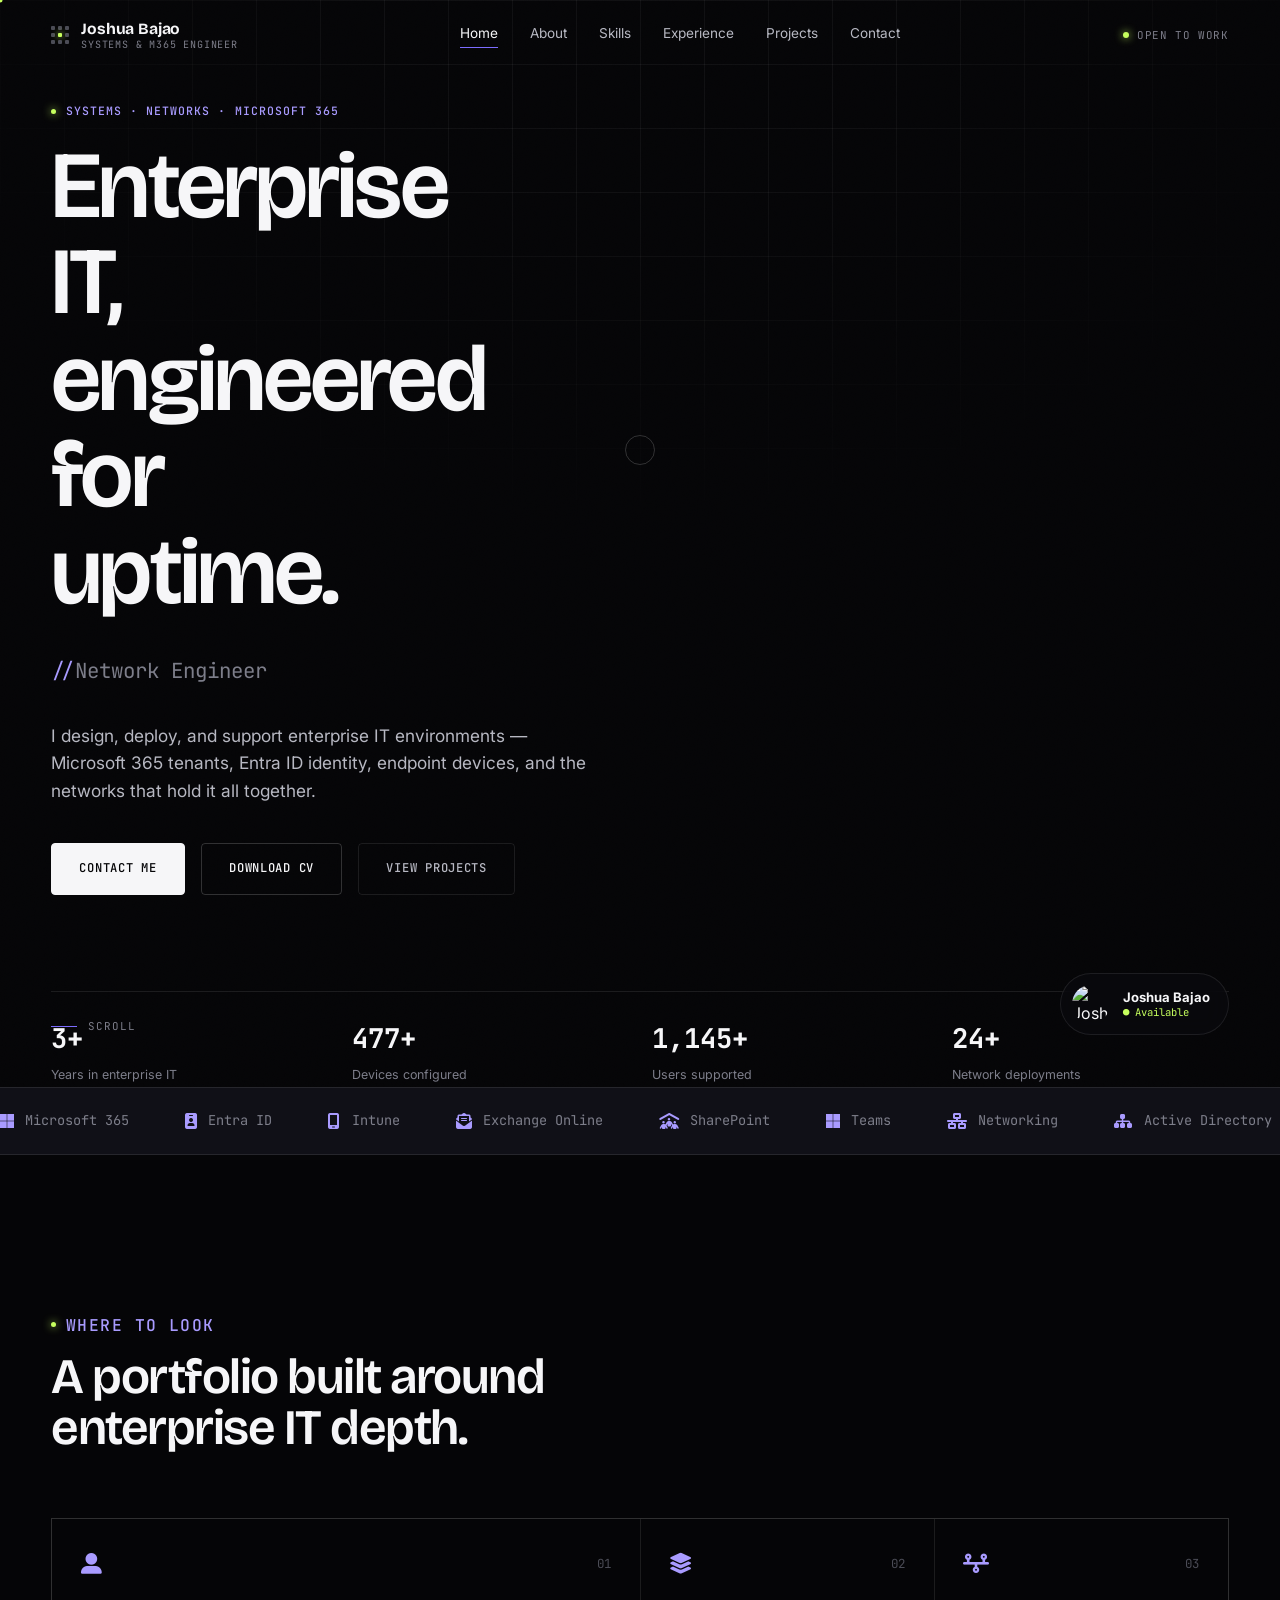
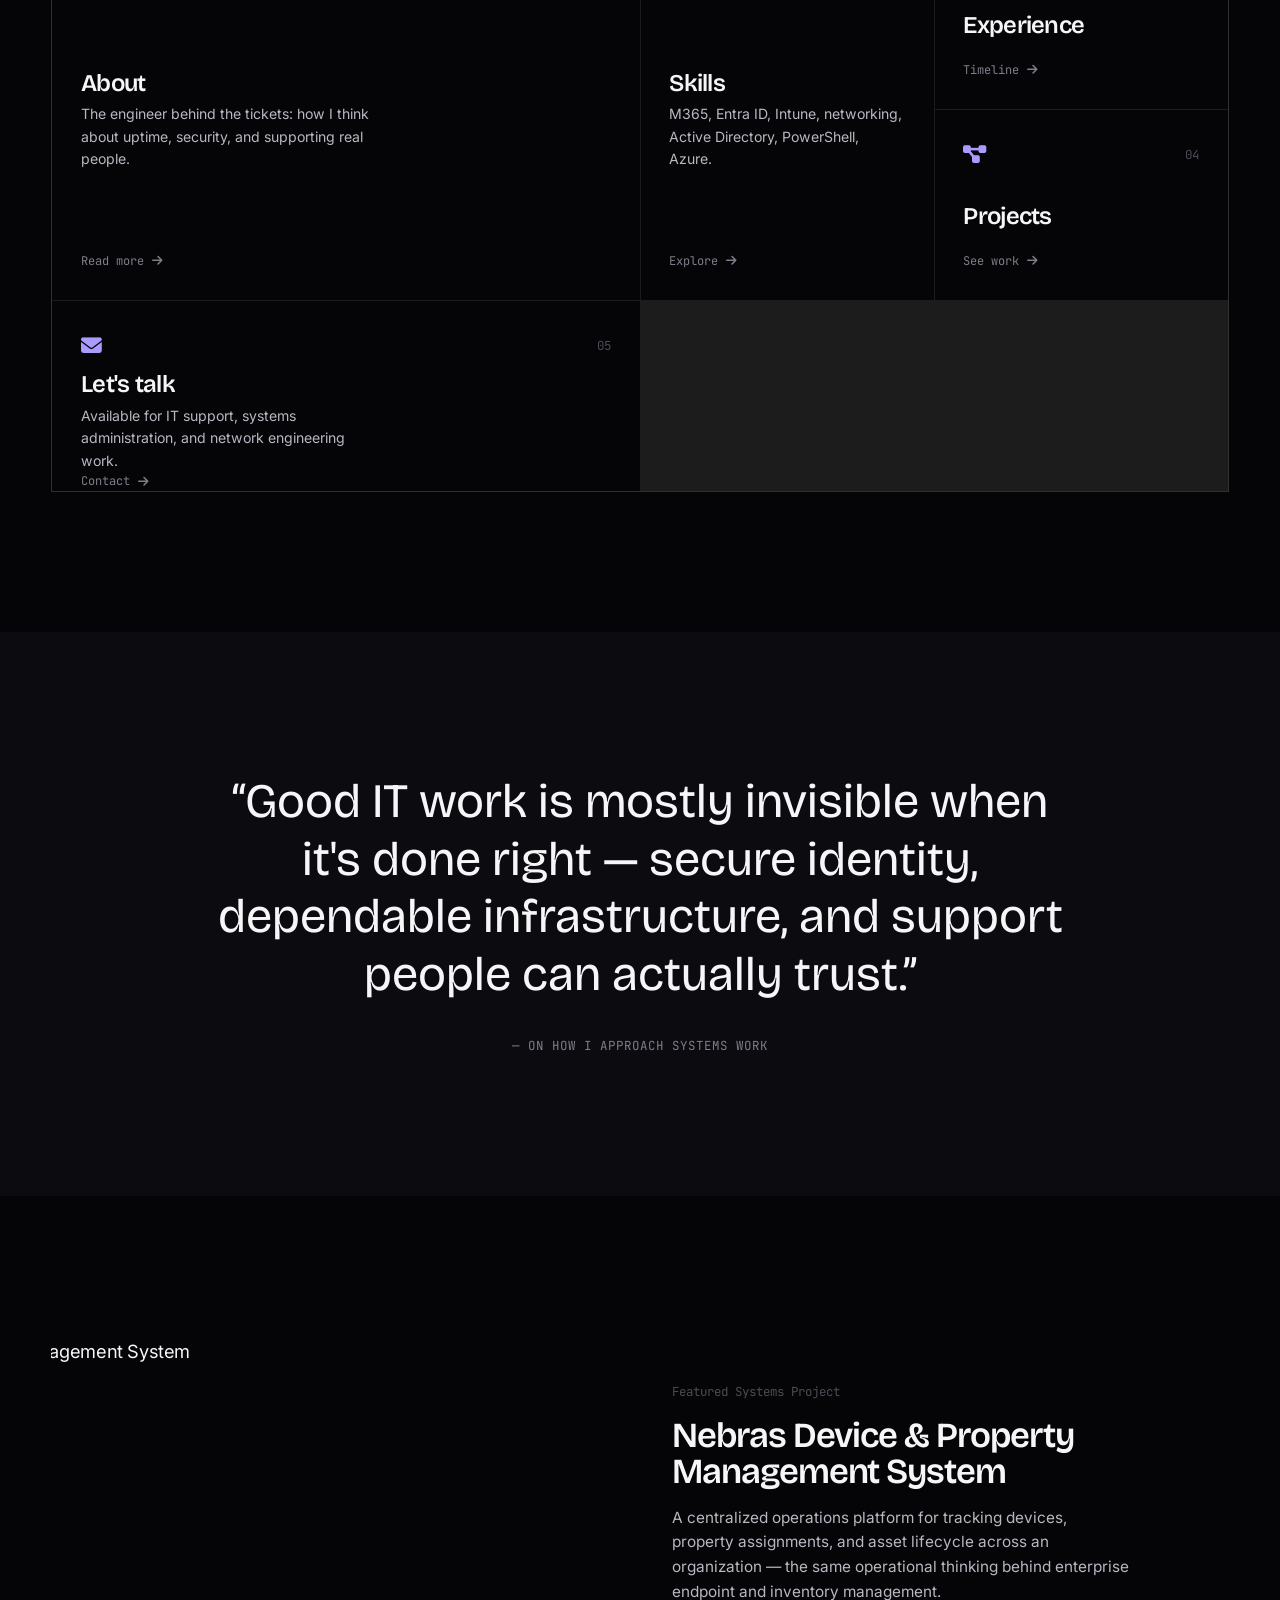
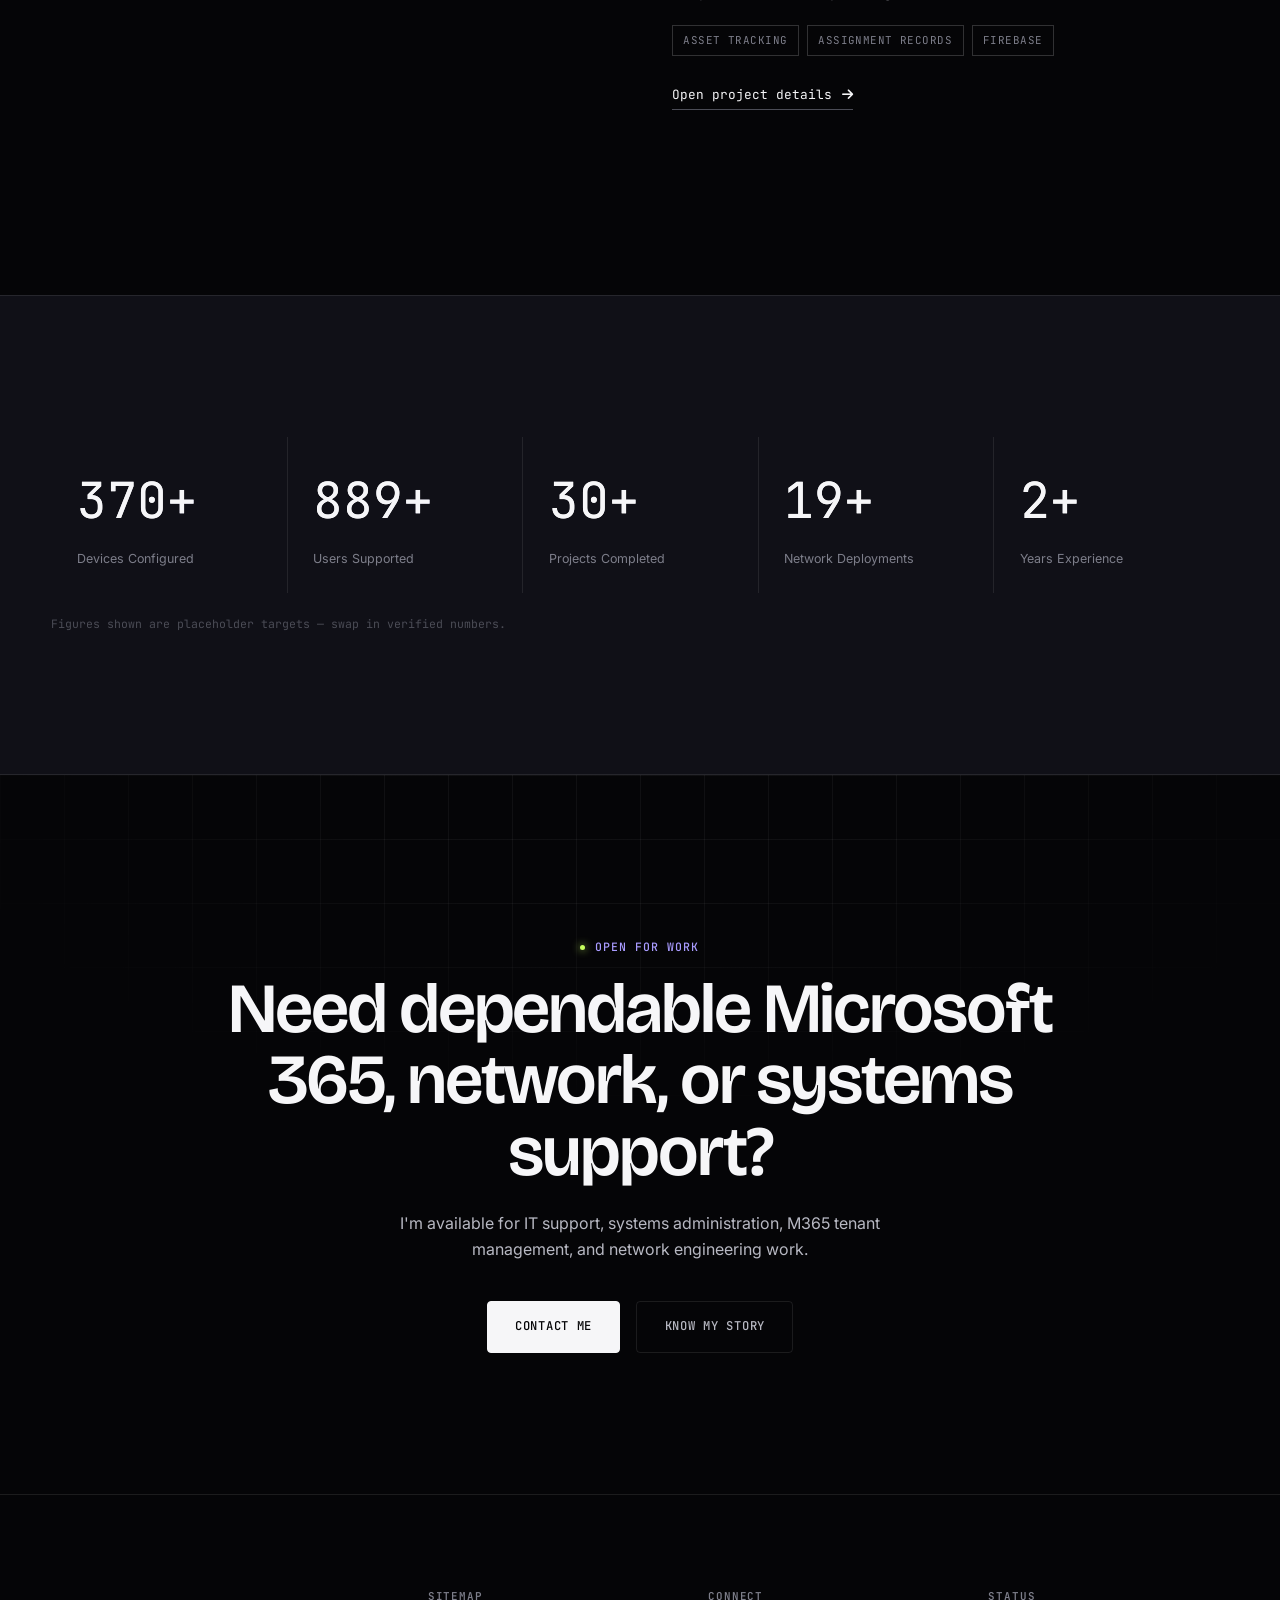
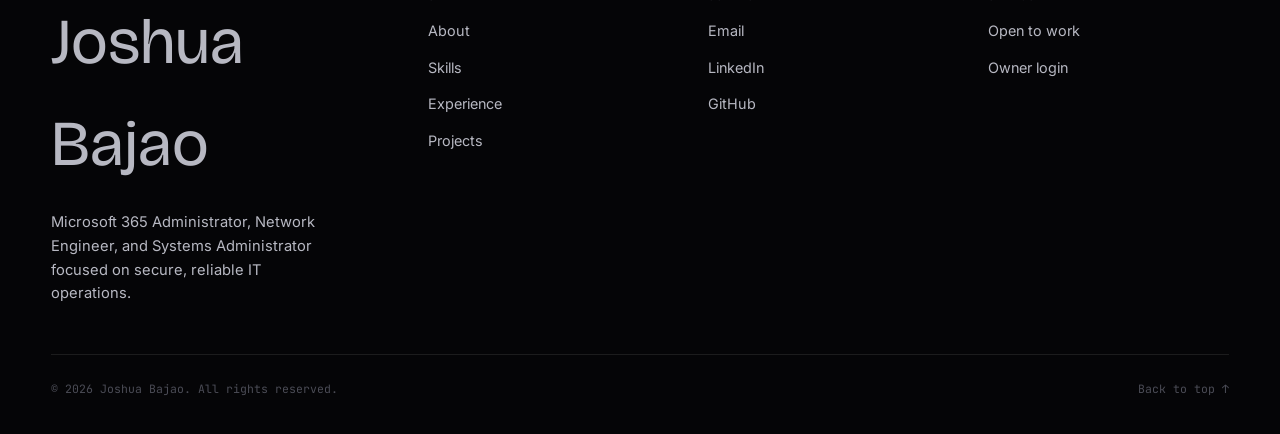
==== commit ad8556b0: "Complete ground-up redesign of the portfolio UI Replace the entire v1 design system with a new one b" ====
--- a/index.html
+++ b/index.html
@@ -7,264 +7,210 @@
     <meta name="description" content="Joshua Bajao is a Microsoft 365 Administrator, Network Engineer, and Systems Administrator building secure, reliable enterprise IT environments across M365, Azure, and on-prem infrastructure.">
     <link rel="preconnect" href="https://fonts.googleapis.com">
     <link rel="preconnect" href="https://fonts.gstatic.com" crossorigin>
-    <link href="https://fonts.googleapis.com/css2?family=Space+Grotesk:wght@500;600;700&family=Inter:wght@400;500;600;700;800&display=swap" rel="stylesheet">
+    <link href="https://fonts.googleapis.com/css2?family=Bricolage+Grotesque:opsz,wght@12..96,500;12..96,600;12..96,700&family=Inter:wght@400;500;600;700&family=JetBrains+Mono:wght@400;500&display=swap" rel="stylesheet">
     <link rel="stylesheet" href="https://cdnjs.cloudflare.com/ajax/libs/font-awesome/6.5.2/css/all.min.css">
     <link rel="stylesheet" href="styles.css">
 </head>
 <body data-page="home">
     <a class="skip-link" href="#main">Skip to content</a>
-    <div class="loader" aria-hidden="true">
-        <div class="loader-mark"><span>J</span><span>B</span><span>·</span><span>I</span><span>T</span></div>
-        <div class="loader-bar"><span></span></div>
-    </div>
-
-    <div class="site-shell">
-        <header class="topbar">
-            <nav class="navbar container">
-                <a class="brand" href="index.html" aria-label="Joshua Bajao home page">
-                    <span class="brand-mark">JB</span>
-                    <span class="brand-text">
-                        <strong>Joshua Bajao</strong>
-                        <small>Microsoft 365 &amp; Systems Engineer</small>
-                    </span>
+    <div class="loader" aria-hidden="true"><div class="loader-grid"><span></span><span></span><span></span><span></span></div></div>
+
+    <div class="site">
+        <header class="nav">
+            <div class="wrap nav-row">
+                <a class="mark" href="index.html" aria-label="Joshua Bajao home">
+                    <span class="mark-grid"><span></span><span></span><span></span><span></span><span></span><span></span><span></span><span></span><span></span></span>
+                    <span class="mark-text"><strong>Joshua Bajao</strong><small>Systems &amp; M365 Engineer</small></span>
                 </a>
-                <button class="nav-toggle" type="button" aria-expanded="false" aria-label="Open navigation">
-                    <span></span>
-                    <span></span>
-                </button>
-                <div class="nav-panel">
-                    <ul class="nav-links">
-                        <li><a href="index.html" class="nav-link is-active">Home</a></li>
-                        <li><a href="about.html" class="nav-link">About</a></li>
-                        <li><a href="skills.html" class="nav-link">Skills</a></li>
-                        <li><a href="experience.html" class="nav-link">Experience</a></li>
-                        <li><a href="projects.html" class="nav-link">Projects</a></li>
-                        <li><a href="contact.html" class="nav-link">Contact</a></li>
-                    </ul>
-                    <a href="contact.html" class="button button-ghost" data-magnetic>Book a Call</a>
-                </div>
-            </nav>
+                <nav class="nav-links">
+                    <a href="index.html" class="is-active">Home</a>
+                    <a href="about.html">About</a>
+                    <a href="skills.html">Skills</a>
+                    <a href="experience.html">Experience</a>
+                    <a href="projects.html">Projects</a>
+                    <a href="contact.html">Contact</a>
+                </nav>
+                <div class="nav-status">
+                    <span class="status-pill"><span></span>Open to work</span>
+                    <button class="burger" type="button" aria-expanded="false" aria-label="Open menu"><span></span><span></span><span></span></button>
+                </div>
+            </div>
         </header>
 
+        <nav class="nav-full" aria-hidden="true">
+            <a href="index.html" class="is-active">Home</a>
+            <a href="about.html">About</a>
+            <a href="skills.html">Skills</a>
+            <a href="experience.html">Experience</a>
+            <a href="projects.html">Projects</a>
+            <a href="contact.html">Contact</a>
+            <div class="nav-full-foot"><span>bajaojoshua2@gmail.com</span><span>Qatar</span></div>
+        </nav>
+
         <main id="main">
-            <section class="hero hero-home mouse-glow">
-                <div class="bg-grid"></div>
-                <div class="aurora" aria-hidden="true"><span></span><span></span><span></span></div>
-                <canvas data-particle-field aria-hidden="true" style="position:absolute; inset:0; z-index:1; width:100%; height:100%;"></canvas>
-                <div class="floating-orb orb-one"></div>
-                <div class="floating-orb orb-two"></div>
-                <div class="tech-orbit" aria-hidden="true">
-                    <span class="tech-badge" style="top:14%; left:6%; animation-delay:0s;"><i class="fa-brands fa-microsoft"></i></span>
-                    <span class="tech-badge" style="top:68%; left:3%; animation-delay:1.4s;"><i class="fa-solid fa-cloud"></i></span>
-                    <span class="tech-badge" style="top:22%; right:5%; animation-delay:0.8s;"><i class="fa-solid fa-network-wired"></i></span>
-                    <span class="tech-badge" style="top:74%; right:8%; animation-delay:2.1s;"><i class="fa-solid fa-shield-halved"></i></span>
-                </div>
-
-                <div class="container hero-grid">
-                    <div class="hero-copy reveal" data-reveal="left">
-                        <div class="kicker-row">
-                            <span class="status-dot"></span>
-                            <p class="eyebrow" style="margin:0;">Available for IT &amp; Cloud Engineering Roles</p>
-                        </div>
-                        <h1>Engineering reliable, secure systems across <span class="grad-text">Microsoft 365, networks, and the enterprise cloud.</span></h1>
-                        <div class="type-row">
-                            <span>I work as a</span>
-                            <span class="type-target" data-typewriter='["Microsoft 365 Administrator", "Network Engineer", "IT Support Engineer", "Systems Administrator"]'></span>
-                        </div>
-                        <p class="hero-lead">I design, deploy, and support enterprise IT environments — from Microsoft 365 tenants and Entra ID identity to on-prem networks and endpoint device management. My focus is uptime, security, and a smooth experience for every user I support.</p>
+            <section class="hero">
+                <div class="fx-grid"></div>
+                <canvas class="fx-canvas" data-network aria-hidden="true"></canvas>
+                <div class="fx-noise"></div>
+                <div class="wrap hero-inner">
+                    <div class="hero-head">
+                        <p class="tag">Systems · Networks · Microsoft 365</p>
+                        <h1 data-split style="margin-top:1rem;">Enterprise IT, engineered for uptime.</h1>
+                        <div class="role-rotator" data-roles='["Microsoft 365 Administrator", "Network Engineer", "IT Support Engineer", "Systems Administrator"]'></div>
+                        <p class="hero-lead">I design, deploy, and support enterprise IT environments — Microsoft 365 tenants, Entra ID identity, endpoint devices, and the networks that hold it all together.</p>
                         <div class="hero-actions">
                             <a href="contact.html" class="button button-primary" data-magnetic>Contact Me</a>
                             <a href="assets/Joshua-Bajao-CV.pdf" class="button button-secondary" data-magnetic download>Download CV</a>
                             <a href="projects.html" class="button button-ghost" data-magnetic>View Projects</a>
                         </div>
-                        <div class="hero-metrics">
-                            <article>
-                                <strong data-counter="3" data-suffix="+">0</strong>
-                                <span>Years supporting enterprise IT environments</span>
-                            </article>
-                            <article>
-                                <strong data-counter="500" data-suffix="+">0</strong>
-                                <span>Devices configured, imaged, and managed</span>
-                            </article>
-                            <article>
-                                <strong data-counter="1200" data-suffix="+">0</strong>
-                                <span>End users supported across M365 and networks</span>
-                            </article>
+                    </div>
+                    <div class="hero-strip reveal" data-stagger>
+                        <article><strong data-counter="3" data-suffix="+">0</strong><span>Years in enterprise IT</span></article>
+                        <article><strong data-counter="500" data-suffix="+">0</strong><span>Devices configured</span></article>
+                        <article><strong data-counter="1200" data-suffix="+">0</strong><span>Users supported</span></article>
+                        <article><strong data-counter="25" data-suffix="+">0</strong><span>Network deployments</span></article>
+                    </div>
+                </div>
+                <div class="scroll-hint"><span class="bar"></span>Scroll</div>
+                <div class="identity-chip">
+                    <img src="JOSHUA.jpeg" alt="Joshua Bajao">
+                    <div><strong>Joshua Bajao</strong><span>● Available</span></div>
+                </div>
+            </section>
+
+            <div class="marquee band-strip">
+                <div class="marquee-track">
+                    <span class="marquee-item"><i class="fa-brands fa-microsoft"></i>Microsoft 365</span>
+                    <span class="marquee-item"><i class="fa-solid fa-id-badge"></i>Entra ID</span>
+                    <span class="marquee-item"><i class="fa-solid fa-mobile-screen"></i>Intune</span>
+                    <span class="marquee-item"><i class="fa-solid fa-envelope-open-text"></i>Exchange Online</span>
+                    <span class="marquee-item"><i class="fa-solid fa-people-roof"></i>SharePoint</span>
+                    <span class="marquee-item"><i class="fa-brands fa-microsoft"></i>Teams</span>
+                    <span class="marquee-item"><i class="fa-solid fa-network-wired"></i>Networking</span>
+                    <span class="marquee-item"><i class="fa-solid fa-sitemap"></i>Active Directory</span>
+                    <span class="marquee-item"><i class="fa-solid fa-server"></i>Windows Server</span>
+                    <span class="marquee-item"><i class="fa-solid fa-terminal"></i>PowerShell</span>
+                    <span class="marquee-item"><i class="fa-solid fa-cloud"></i>Azure</span>
+                    <span class="marquee-item"><i class="fa-solid fa-shield-halved"></i>Security Admin</span>
+                    <!-- duplicate for seamless loop -->
+                    <span class="marquee-item"><i class="fa-brands fa-microsoft"></i>Microsoft 365</span>
+                    <span class="marquee-item"><i class="fa-solid fa-id-badge"></i>Entra ID</span>
+                    <span class="marquee-item"><i class="fa-solid fa-mobile-screen"></i>Intune</span>
+                    <span class="marquee-item"><i class="fa-solid fa-envelope-open-text"></i>Exchange Online</span>
+                    <span class="marquee-item"><i class="fa-solid fa-people-roof"></i>SharePoint</span>
+                    <span class="marquee-item"><i class="fa-brands fa-microsoft"></i>Teams</span>
+                    <span class="marquee-item"><i class="fa-solid fa-network-wired"></i>Networking</span>
+                    <span class="marquee-item"><i class="fa-solid fa-sitemap"></i>Active Directory</span>
+                    <span class="marquee-item"><i class="fa-solid fa-server"></i>Windows Server</span>
+                    <span class="marquee-item"><i class="fa-solid fa-terminal"></i>PowerShell</span>
+                    <span class="marquee-item"><i class="fa-solid fa-cloud"></i>Azure</span>
+                    <span class="marquee-item"><i class="fa-solid fa-shield-halved"></i>Security Admin</span>
+                </div>
+            </div>
+
+            <section class="band">
+                <div class="wrap">
+                    <div class="head reveal"><p class="tag">Where to look</p><h2>A portfolio built around enterprise IT depth.</h2></div>
+                    <div class="bento field-glow">
+                        <a class="bento-cell c-2x2 reveal" href="about.html">
+                            <div class="bento-top"><span class="bento-icon"><i class="fa-solid fa-user-large"></i></span><span class="idx">01</span></div>
+                            <div><h3>About</h3><p>The engineer behind the tickets: how I think about uptime, security, and supporting real people.</p></div>
+                            <span class="bento-arrow">Read more <i class="fa-solid fa-arrow-right"></i></span>
+                        </a>
+                        <a class="bento-cell c-1x2 reveal" href="skills.html">
+                            <div class="bento-top"><span class="bento-icon"><i class="fa-solid fa-layer-group"></i></span><span class="idx">02</span></div>
+                            <div><h3>Skills</h3><p>M365, Entra ID, Intune, networking, Active Directory, PowerShell, Azure.</p></div>
+                            <span class="bento-arrow">Explore <i class="fa-solid fa-arrow-right"></i></span>
+                        </a>
+                        <a class="bento-cell reveal" href="experience.html">
+                            <div class="bento-top"><span class="bento-icon"><i class="fa-solid fa-timeline"></i></span><span class="idx">03</span></div>
+                            <div><h3>Experience</h3></div>
+                            <span class="bento-arrow">Timeline <i class="fa-solid fa-arrow-right"></i></span>
+                        </a>
+                        <a class="bento-cell reveal" href="projects.html">
+                            <div class="bento-top"><span class="bento-icon"><i class="fa-solid fa-diagram-project"></i></span><span class="idx">04</span></div>
+                            <div><h3>Projects</h3></div>
+                            <span class="bento-arrow">See work <i class="fa-solid fa-arrow-right"></i></span>
+                        </a>
+                        <a class="bento-cell c-2x1 reveal" href="contact.html">
+                            <div class="bento-top"><span class="bento-icon"><i class="fa-solid fa-envelope"></i></span><span class="idx">05</span></div>
+                            <div><h3>Let's talk</h3><p>Available for IT support, systems administration, and network engineering work.</p></div>
+                            <span class="bento-arrow">Contact <i class="fa-solid fa-arrow-right"></i></span>
+                        </a>
+                    </div>
+                </div>
+            </section>
+
+            <section class="band band-raised manifesto">
+                <div class="wrap-tight reveal" data-reveal="scale">
+                    <blockquote>&ldquo;Good IT work is mostly invisible when it's done right &mdash; secure identity, dependable infrastructure, and support people can actually trust.&rdquo;</blockquote>
+                    <cite>— On how I approach systems work</cite>
+                </div>
+            </section>
+
+            <section class="band">
+                <div class="wrap">
+                    <div class="showcase-row" style="border-bottom:none; padding-bottom:0;">
+                        <div class="showcase-media reveal" data-reveal="left"><img src="https://images.unsplash.com/photo-1516321318423-f06f85e504b3?auto=format&amp;fit=crop&amp;w=1200&amp;q=85" alt="Laptop and devices representing the Nebras Device and Property Management System"></div>
+                        <div class="showcase-copy reveal" data-reveal="right">
+                            <span class="idx">Featured Systems Project</span>
+                            <h3>Nebras Device &amp; Property Management System</h3>
+                            <p>A centralized operations platform for tracking devices, property assignments, and asset lifecycle across an organization — the same operational thinking behind enterprise endpoint and inventory management.</p>
+                            <div class="showcase-tags"><span>Asset Tracking</span><span>Assignment Records</span><span>Firebase</span></div>
+                            <a href="projects.html#nebras-device-management" class="showcase-link">Open project details <i class="fa-solid fa-arrow-right"></i></a>
                         </div>
                     </div>
-                    <div class="hero-card reveal reveal-delay" data-reveal="right">
-                        <div class="portrait-wrap">
-                            <img src="JOSHUA.jpeg" alt="Joshua Bajao portrait" class="portrait">
-                        </div>
-                        <div class="hero-card-content">
-                            <p class="card-label">Featured Role</p>
-                            <h2>Systems &amp; Microsoft 365 Administrator</h2>
-                            <p>I keep enterprise environments running: identity, endpoints, networks, and the Microsoft 365 stack, all working together securely.</p>
-                            <div class="chip-row">
-                                <span class="chip">Microsoft 365</span>
-                                <span class="chip">Azure &amp; Entra ID</span>
-                                <span class="chip">Network Engineering</span>
-                            </div>
-                        </div>
-                    </div>
-                </div>
-                <div class="scroll-cue" aria-hidden="true">
-                    <span>Scroll</span>
-                    <span class="scroll-cue-line"></span>
-                </div>
-            </section>
-
-            <section class="section section-light">
-                <div class="container">
-                    <div class="section-heading reveal">
-                        <p class="eyebrow">Where to Look</p>
-                        <h2>A portfolio built around enterprise IT depth.</h2>
-                    </div>
-                    <div class="feature-grid" data-stagger>
-                        <a class="feature-card reveal" href="about.html">
-                            <span class="feature-icon"><i class="fa-solid fa-user-large"></i></span>
-                            <h3>About</h3>
-                            <p>The engineer behind the tickets: how I think about uptime, security, and supporting real people.</p>
-                            <span class="feature-link">Discover more <i class="fa-solid fa-arrow-right"></i></span>
-                        </a>
-                        <a class="feature-card reveal" href="skills.html">
-                            <span class="feature-icon"><i class="fa-solid fa-layer-group"></i></span>
-                            <h3>Skills</h3>
-                            <p>Microsoft 365, Entra ID, Intune, networking, Active Directory, PowerShell, and Azure fundamentals.</p>
-                            <span class="feature-link">Explore expertise <i class="fa-solid fa-arrow-right"></i></span>
-                        </a>
-                        <a class="feature-card reveal" href="experience.html">
-                            <span class="feature-icon"><i class="fa-solid fa-timeline"></i></span>
-                            <h3>Experience</h3>
-                            <p>The progression from IT support to systems administration and network engineering work.</p>
-                            <span class="feature-link">Read timeline <i class="fa-solid fa-arrow-right"></i></span>
-                        </a>
-                        <a class="feature-card reveal" href="projects.html">
-                            <span class="feature-icon"><i class="fa-solid fa-diagram-project"></i></span>
-                            <h3>Projects</h3>
-                            <p>Real, deployed systems for device management, inventory tracking, and organizational operations.</p>
-                            <span class="feature-link">See projects <i class="fa-solid fa-arrow-right"></i></span>
-                        </a>
-                    </div>
-                </div>
-            </section>
-
-            <section class="section section-dark">
-                <div class="container">
-                    <div class="section-heading reveal">
-                        <p class="eyebrow">Core Stack</p>
-                        <h2>The enterprise technologies I work in daily.</h2>
-                    </div>
-                    <div class="tech-grid" data-stagger>
-                        <article class="tech-card reveal"><i class="fa-brands fa-microsoft"></i><h4>Microsoft 365</h4><span>Tenant admin &amp; licensing</span></article>
-                        <article class="tech-card reveal"><i class="fa-solid fa-id-badge"></i><h4>Entra ID</h4><span>Identity &amp; access management</span></article>
-                        <article class="tech-card reveal"><i class="fa-solid fa-mobile-screen"></i><h4>Intune</h4><span>Endpoint &amp; device management</span></article>
-                        <article class="tech-card reveal"><i class="fa-solid fa-envelope-open-text"></i><h4>Exchange Online</h4><span>Mail flow &amp; compliance</span></article>
-                        <article class="tech-card reveal"><i class="fa-solid fa-people-roof"></i><h4>SharePoint</h4><span>Sites, libraries &amp; permissions</span></article>
-                        <article class="tech-card reveal"><i class="fa-brands fa-microsoft"></i><h4>Teams</h4><span>Collaboration &amp; voice admin</span></article>
-                        <article class="tech-card reveal"><i class="fa-solid fa-network-wired"></i><h4>Networking</h4><span>Switching, routing &amp; Wi-Fi</span></article>
-                        <article class="tech-card reveal"><i class="fa-solid fa-sitemap"></i><h4>Active Directory</h4><span>On-prem identity &amp; GPOs</span></article>
-                        <article class="tech-card reveal"><i class="fa-solid fa-server"></i><h4>Windows Server</h4><span>Infrastructure &amp; services</span></article>
-                        <article class="tech-card reveal"><i class="fa-solid fa-terminal"></i><h4>PowerShell</h4><span>Automation &amp; scripting</span></article>
-                        <article class="tech-card reveal"><i class="fa-solid fa-cloud"></i><h4>Azure</h4><span>Cloud infrastructure</span></article>
-                        <article class="tech-card reveal"><i class="fa-solid fa-shield-halved"></i><h4>Security Admin</h4><span>Policies, MFA &amp; compliance</span></article>
-                    </div>
-                </div>
-            </section>
-
-            <section class="section section-light">
-                <div class="container">
-                    <div class="section-heading reveal">
-                        <p class="eyebrow">By the Numbers</p>
-                        <h2>Operational impact, measured.</h2>
-                    </div>
-                    <div class="stats-grid" data-stagger>
-                        <div class="stat-card reveal">
-                            <div class="stat-value"><span class="grad-text" data-counter="500" data-suffix="+">0</span></div>
-                            <p class="stat-label">Devices Configured</p>
-                        </div>
-                        <div class="stat-card reveal">
-                            <div class="stat-value"><span class="grad-text" data-counter="1200" data-suffix="+">0</span></div>
-                            <p class="stat-label">Users Supported</p>
-                        </div>
-                        <div class="stat-card reveal">
-                            <div class="stat-value"><span class="grad-text" data-counter="40" data-suffix="+">0</span></div>
-                            <p class="stat-label">Projects Completed</p>
-                        </div>
-                        <div class="stat-card reveal">
-                            <div class="stat-value"><span class="grad-text" data-counter="25" data-suffix="+">0</span></div>
-                            <p class="stat-label">Network Deployments</p>
-                        </div>
-                        <div class="stat-card reveal">
-                            <div class="stat-value"><span class="grad-text" data-counter="3" data-suffix="+">0</span></div>
-                            <p class="stat-label">Years Experience</p>
-                        </div>
-                    </div>
-                    <p class="text-muted" style="margin-top:1.2rem; font-size:0.8rem;">Figures shown are placeholder targets — swap in your verified numbers.</p>
-                </div>
-            </section>
-
-            <section class="section section-dark showcase-band">
-                <div class="bg-grid"></div>
-                <div class="container showcase-grid">
-                    <div class="showcase-copy reveal" data-reveal="left">
-                        <p class="eyebrow">Featured Systems Project</p>
-                        <h2>Nebras Device &amp; Property Management System</h2>
-                        <p>A centralized operations platform built to track devices, property assignments, and asset lifecycle across an organization — the same operational thinking behind enterprise endpoint and inventory management.</p>
-                        <ul class="check-list">
-                            <li>Centralized device and asset record keeping</li>
-                            <li>Assignment tracking and ownership history</li>
-                            <li>Status visibility across the full asset lifecycle</li>
-                            <li>Built and deployed as a live, working system</li>
-                        </ul>
-                        <a href="projects.html#nebras-device-management" class="button button-primary" data-magnetic>Open Project Details</a>
-                    </div>
-                    <div class="showcase-panel reveal reveal-delay" data-reveal="right">
-                        <div class="app-window">
-                            <div class="app-window-bar"><span></span><span></span><span></span></div>
-                            <div class="app-window-content">
-                                <div class="app-story-card">
-                                    <p class="app-tag">Live Deployed System</p>
-                                    <h3>Operations-first asset tracking</h3>
-                                    <p>Built for clarity: who has what, where it is, and its current status.</p>
-                                </div>
-                                <div class="mini-cards">
-                                    <article><strong>Asset Registry</strong><span>Structured device &amp; property records</span></article>
-                                    <article><strong>Assignment Log</strong><span>Ownership and hand-off history</span></article>
-                                    <article><strong>Status Tracking</strong><span>Lifecycle visibility at a glance</span></article>
-                                </div>
-                            </div>
-                        </div>
-                    </div>
-                </div>
-            </section>
-
-            <section class="section section-light">
-                <div class="container cta-panel reveal">
+                </div>
+            </section>
+
+            <section class="band band-strip">
+                <div class="wrap stat-strip">
+                    <article class="reveal"><div class="stat-fig grad" data-counter="500" data-suffix="+">0</div><p class="stat-lbl">Devices Configured</p></article>
+                    <article class="reveal"><div class="stat-fig grad" data-counter="1200" data-suffix="+">0</div><p class="stat-lbl">Users Supported</p></article>
+                    <article class="reveal"><div class="stat-fig grad" data-counter="40" data-suffix="+">0</div><p class="stat-lbl">Projects Completed</p></article>
+                    <article class="reveal"><div class="stat-fig grad" data-counter="25" data-suffix="+">0</div><p class="stat-lbl">Network Deployments</p></article>
+                    <article class="reveal"><div class="stat-fig grad" data-counter="3" data-suffix="+">0</div><p class="stat-lbl">Years Experience</p></article>
+                </div>
+                <p class="wrap" style="margin-top:1.4rem; font-family:var(--f-mono); font-size:0.72rem; color:var(--fg-3);">Figures shown are placeholder targets — swap in verified numbers.</p>
+            </section>
+
+            <section class="band cta-band">
+                <div class="fx-grid"></div>
+                <div class="wrap reveal" data-reveal="scale" style="position:relative; z-index:2;">
+                    <p class="tag" style="justify-content:center;">Open for work</p>
+                    <h2 style="margin-top:1rem;">Need dependable Microsoft 365, network, or systems support?</h2>
+                    <p>I'm available for IT support, systems administration, M365 tenant management, and network engineering work.</p>
+                    <div class="hero-actions">
+                        <a href="contact.html" class="button button-primary" data-magnetic>Contact Me</a>
+                        <a href="about.html" class="button button-ghost" data-magnetic>Know My Story</a>
+                    </div>
+                </div>
+            </section>
+        </main>
+
+        <footer class="mega-footer">
+            <div class="wrap">
+                <div class="mega-footer-top">
                     <div>
-                        <p class="eyebrow">Open for Work</p>
-                        <h2>Need dependable Microsoft 365, network, or systems support?</h2>
-                        <p>I'm available for IT support, systems administration, M365 tenant management, and network engineering work.</p>
-                    </div>
-                    <div class="cta-actions">
-                        <a href="contact.html" class="button button-primary" data-magnetic>Contact Me</a>
-                        <a href="about.html" class="button button-secondary" data-magnetic>Know My Story</a>
-                    </div>
-                </div>
-            </section>
-        </main>
-
-        <footer class="footer">
-            <div class="container footer-row">
-                <div>
-                    <p class="footer-title">Joshua Bajao</p>
-                    <p class="footer-copy">Microsoft 365 Administrator, Network Engineer, and Systems Administrator focused on secure, reliable IT operations.</p>
-                </div>
-                <div class="footer-links">
-                    <a href="mailto:bajaojoshua2@gmail.com">Email</a>
-                    <a href="https://www.linkedin.com/in/joshua-bajao-0479b0205/" target="_blank" rel="noreferrer">LinkedIn</a>
-                    <a href="https://github.com/Yoon167" target="_blank" rel="noreferrer">GitHub</a>
-                    <a href="https://www.instagram.com/jshabjo" target="_blank" rel="noreferrer">Instagram</a>
+                        <p class="mega-footer-word">Joshua Bajao</p>
+                        <p class="mega-footer-lead">Microsoft 365 Administrator, Network Engineer, and Systems Administrator focused on secure, reliable IT operations.</p>
+                    </div>
+                    <div class="mega-footer-col">
+                        <h4>Sitemap</h4>
+                        <ul><li><a href="about.html">About</a></li><li><a href="skills.html">Skills</a></li><li><a href="experience.html">Experience</a></li><li><a href="projects.html">Projects</a></li></ul>
+                    </div>
+                    <div class="mega-footer-col">
+                        <h4>Connect</h4>
+                        <ul><li><a href="mailto:bajaojoshua2@gmail.com">Email</a></li><li><a href="https://www.linkedin.com/in/joshua-bajao-0479b0205/" target="_blank" rel="noreferrer">LinkedIn</a></li><li><a href="https://github.com/Yoon167" target="_blank" rel="noreferrer">GitHub</a></li></ul>
+                    </div>
+                    <div class="mega-footer-col">
+                        <h4>Status</h4>
+                        <ul><li><a href="contact.html">Open to work</a></li><li><a href="admin.html">Owner login</a></li></ul>
+                    </div>
+                </div>
+                <div class="mega-footer-bottom">
+                    <span>© 2026 Joshua Bajao. All rights reserved.</span>
+                    <a href="#main">Back to top ↑</a>
                 </div>
             </div>
         </footer>
--- a/styles.css
+++ b/styles.css
@@ -1,758 +1,563 @@
 /* ==========================================================================
-   Joshua Bajao — IT Systems & Microsoft 365 Engineer Portfolio
-   Premium / futuristic / enterprise-grade design system
-   ========================================================================== */
-
-/* ---------- Design tokens ---------- */
+   Joshua Bajao — Systems / Cloud / Network Engineer
+   Design system v2 — "Signal" — dark monochrome canvas, indigo/lime duotone,
+   mono-type accents, bento grids, horizontal scroll narrative.
+   Built from scratch: no shared tokens, components, or spacing from v1.
+   ========================================================================== */
+
+/* ---------- Tokens ---------- */
 :root {
-    /* Brand palette */
-    --primary: #2563eb;
-    --primary-light: #3b82f6;
-    --primary-dark: #1d4ed8;
-    --secondary: #0f172a;
-    --accent: #38bdf8;
-    --accent-soft: #7dd3fc;
-
-    /* Surfaces */
-    --bg-light: #ffffff;
-    --bg-dark: #020617;
-    --bg-dark-soft: #060b1c;
-    --panel-dark: rgba(148, 163, 184, 0.06);
-    --panel-dark-strong: rgba(148, 163, 184, 0.1);
-    --panel-light: rgba(15, 23, 42, 0.03);
-    --panel-light-strong: rgba(15, 23, 42, 0.05);
-    --glass-border: rgba(148, 163, 184, 0.16);
-    --glass-border-light: rgba(15, 23, 42, 0.08);
-
-    /* Text */
-    --text-on-dark: #f8fafc;
-    --text-on-dark-muted: #94a3b8;
-    --text-on-dark-faint: #64748b;
-    --text-on-light: #0f172a;
-    --text-on-light-muted: #475569;
-    --text-on-light-faint: #94a3b8;
-
-    /* Effects */
-    --shadow-lg: 0 30px 90px rgba(2, 6, 23, 0.45);
-    --shadow-md: 0 16px 48px rgba(2, 6, 23, 0.3);
-    --glow-primary: 0 0 0 1px rgba(37, 99, 235, 0.25), 0 0 40px rgba(37, 99, 235, 0.25);
-    --glow-accent: 0 0 0 1px rgba(56, 189, 248, 0.25), 0 0 40px rgba(56, 189, 248, 0.22);
-    --radius-xl: 28px;
-    --radius-lg: 20px;
-    --radius-md: 14px;
-    --radius-sm: 10px;
-    --container: 1200px;
-    --ease: cubic-bezier(0.16, 1, 0.3, 1);
-    --ease-soft: cubic-bezier(0.22, 1, 0.36, 1);
+    /* Canvas */
+    --ink-0: #050507;
+    --ink-1: #0b0b10;
+    --ink-2: #101017;
+    --ink-3: #16161f;
+
+    /* Foreground */
+    --fg-0: #f6f6f8;
+    --fg-1: #b7b8c2;
+    --fg-2: #7d7e8a;
+    --fg-3: #4b4c56;
+
+    /* Signal colors */
+    --signal: #7c6cff;
+    --signal-2: #a99bff;
+    --pulse: #c6ff5e;
+    --danger: #ff6b6b;
+
+    /* Lines & surfaces */
+    --hair: rgba(246, 246, 248, 0.09);
+    --hair-strong: rgba(246, 246, 248, 0.18);
+    --surface: rgba(246, 246, 248, 0.035);
+    --surface-hi: rgba(246, 246, 248, 0.07);
+
+    /* Geometry */
+    --edge: clamp(1.25rem, 4vw, 3.5rem);
+    --measure: 1400px;
+    --measure-tight: 880px;
+    --r-1: 4px;
+    --r-2: 10px;
+    --r-3: 22px;
+
+    /* Motion */
+    --ease-out: cubic-bezier(0.19, 1, 0.22, 1);
+    --ease-in-out: cubic-bezier(0.65, 0, 0.35, 1);
+    --dur-1: 180ms;
+    --dur-2: 420ms;
+    --dur-3: 900ms;
+
+    /* Type */
+    --f-display: "Bricolage Grotesque", "Inter", sans-serif;
+    --f-body: "Inter", -apple-system, sans-serif;
+    --f-mono: "JetBrains Mono", ui-monospace, monospace;
 }
 
 /* ---------- Reset ---------- */
-* { box-sizing: border-box; margin: 0; padding: 0; }
-html { scroll-behavior: auto; }
-html.lenis { height: auto; }
-.lenis.lenis-smooth { scroll-behavior: auto; }
-.lenis.lenis-smooth [data-lenis-prevent] { overscroll-behavior: contain; }
-.lenis.lenis-stopped { overflow: hidden; }
-
+*, *::before, *::after { box-sizing: border-box; margin: 0; padding: 0; }
+html { color-scheme: dark; }
 body {
-    min-height: 100vh;
-    font-family: "Inter", -apple-system, BlinkMacSystemFont, sans-serif;
-    background: var(--bg-dark);
-    color: var(--text-on-dark);
-    line-height: 1.65;
-    overflow-x: hidden;
+    background: var(--ink-0);
+    color: var(--fg-0);
+    font-family: var(--f-body);
+    font-size: 16px;
+    line-height: 1.6;
+    overflow-x: clip;
     -webkit-font-smoothing: antialiased;
 }
-
-h1, h2, h3, h4 {
-    font-family: "Space Grotesk", "Inter", sans-serif;
-    font-weight: 600;
-    letter-spacing: -0.02em;
-    line-height: 1.1;
-}
-
+h1, h2, h3, h4 { font-family: var(--f-display); font-weight: 600; line-height: 1.02; letter-spacing: -0.03em; }
+p { color: var(--fg-1); }
 a { color: inherit; text-decoration: none; }
 img { display: block; max-width: 100%; }
-button, input, textarea, select { font: inherit; color: inherit; }
+button, input, textarea, select { font: inherit; color: inherit; background: none; border: none; }
 ul { list-style: none; }
-
-::selection { background: var(--primary); color: #fff; }
-
-::-webkit-scrollbar { width: 10px; }
-::-webkit-scrollbar-track { background: var(--bg-dark); }
-::-webkit-scrollbar-thumb { background: linear-gradient(var(--primary), var(--accent)); border-radius: 10px; }
-
-.container { width: min(var(--container), calc(100% - 2.5rem)); margin: 0 auto; }
-.site-shell { position: relative; }
-
-/* ---------- Accessibility / reduced motion ---------- */
+::selection { background: var(--signal); color: #fff; }
+::-webkit-scrollbar { width: 8px; }
+::-webkit-scrollbar-track { background: var(--ink-0); }
+::-webkit-scrollbar-thumb { background: var(--fg-3); border-radius: 8px; }
+
+.wrap { width: min(var(--measure), 100% - (var(--edge) * 2)); margin-inline: auto; }
+.wrap-tight { width: min(var(--measure-tight), 100% - (var(--edge) * 2)); margin-inline: auto; }
+.site { position: relative; }
+
 @media (prefers-reduced-motion: reduce) {
-    *, *::before, *::after { animation-duration: 0.001ms !important; animation-iteration-count: 1 !important; transition-duration: 0.001ms !important; scroll-behavior: auto !important; }
-}
-.skip-link {
-    position: absolute; left: 1rem; top: -80px; z-index: 999;
-    background: var(--primary); color: #fff; padding: 0.75rem 1.25rem; border-radius: var(--radius-sm);
-    transition: top 200ms var(--ease);
-}
+    *, *::before, *::after { animation-duration: 0.001ms !important; transition-duration: 0.001ms !important; }
+}
+
+.skip-link { position: absolute; left: var(--edge); top: -80px; z-index: 999; background: var(--signal); color: #fff; padding: 0.8rem 1.2rem; transition: top var(--dur-2) var(--ease-out); }
 .skip-link:focus { top: 1rem; }
 
-/* ==========================================================================
-   Loading screen
-   ========================================================================== */
-.loader {
-    position: fixed; inset: 0; z-index: 999;
-    display: flex; align-items: center; justify-content: center; flex-direction: column; gap: 1.5rem;
-    background: var(--bg-dark);
-    transition: opacity 700ms var(--ease), visibility 700ms var(--ease);
-}
+/* ---------- Mono labels (eyebrows, badges, index numbers) ---------- */
+.tag {
+    font-family: var(--f-mono); font-size: 0.72rem; font-weight: 500; letter-spacing: 0.09em; text-transform: uppercase;
+    color: var(--signal-2); display: inline-flex; align-items: center; gap: 0.6rem;
+}
+.tag::before { content: ""; width: 5px; height: 5px; background: var(--pulse); border-radius: 50%; box-shadow: 0 0 8px var(--pulse); }
+.idx { font-family: var(--f-mono); font-size: 0.78rem; color: var(--fg-3); }
+
+.grad {
+    background: linear-gradient(100deg, var(--fg-0) 20%, var(--signal-2) 55%, var(--pulse) 85%);
+    background-size: 220% 100%;
+    -webkit-background-clip: text; background-clip: text; color: transparent;
+    animation: gradSlide 8s ease-in-out infinite;
+}
+@keyframes gradSlide { 0%, 100% { background-position: 0% 50%; } 50% { background-position: 100% 50%; } }
+
+/* ==========================================================================
+   Loader
+   ========================================================================== */
+.loader { position: fixed; inset: 0; z-index: 999; display: grid; place-items: center; background: var(--ink-0); transition: opacity var(--dur-3) var(--ease-out), visibility var(--dur-3) var(--ease-out); }
 .loader.is-hidden { opacity: 0; visibility: hidden; pointer-events: none; }
-.loader-mark {
-    font-family: "Space Grotesk", sans-serif;
-    font-size: 1.1rem; font-weight: 700; letter-spacing: 0.35em; text-transform: uppercase;
-    color: var(--text-on-dark);
-    display: flex; gap: 0.15em;
-}
-.loader-mark span { opacity: 0.25; animation: loaderPulse 1.2s ease-in-out infinite; }
-.loader-mark span:nth-child(2) { animation-delay: 0.1s; }
-.loader-mark span:nth-child(3) { animation-delay: 0.2s; }
-@keyframes loaderPulse { 0%, 100% { opacity: 0.25; } 50% { opacity: 1; color: var(--accent); } }
-.loader-bar { width: 220px; height: 2px; background: rgba(148, 163, 184, 0.18); border-radius: 4px; overflow: hidden; }
-.loader-bar span { display: block; height: 100%; width: 0%; background: linear-gradient(90deg, var(--primary), var(--accent)); transition: width 400ms var(--ease); }
-
-/* ==========================================================================
-   Custom cursor
-   ========================================================================== */
-.cursor-dot, .cursor-ring {
-    position: fixed; top: 0; left: 0; z-index: 998; pointer-events: none;
-    border-radius: 50%; will-change: transform; transform: translate(-50%, -50%);
-}
-.cursor-dot { width: 6px; height: 6px; background: var(--accent); }
-.cursor-ring {
-    width: 36px; height: 36px; border: 1px solid rgba(56, 189, 248, 0.5);
-    transition: width 200ms var(--ease), height 200ms var(--ease), border-color 200ms var(--ease), background 200ms var(--ease);
-}
-.cursor-ring.is-active { width: 64px; height: 64px; background: rgba(56, 189, 248, 0.08); border-color: var(--accent); }
-@media (hover: none), (pointer: coarse) {
-    .cursor-dot, .cursor-ring { display: none; }
-}
-
-/* Mouse glow follower (hero + panels) */
-.mouse-glow {
-    position: absolute; inset: 0; pointer-events: none; z-index: 1; overflow: hidden;
-}
-.mouse-glow::before {
-    content: "";
-    position: absolute; width: 620px; height: 620px; border-radius: 50%;
-    background: radial-gradient(circle, rgba(37, 99, 235, 0.28), rgba(56, 189, 248, 0.08) 40%, transparent 70%);
-    left: var(--mx, 50%); top: var(--my, 30%);
-    transform: translate(-50%, -50%);
-    transition: opacity 300ms ease;
-    filter: blur(10px);
-}
-
-/* ==========================================================================
-   Navbar
-   ========================================================================== */
-.topbar {
-    position: fixed; top: 0; left: 0; right: 0; z-index: 40;
-    padding: 1rem 0 0;
-    transition: transform 400ms var(--ease);
-}
-.topbar.is-hidden { transform: translateY(-130%); }
-.navbar {
-    display: flex; align-items: center; justify-content: space-between;
-    min-height: 64px; padding: 0.6rem 1.1rem 0.6rem 1.4rem;
-    border-radius: 999px;
-    background: rgba(2, 6, 23, 0.6);
-    border: 1px solid var(--glass-border);
-    backdrop-filter: blur(20px) saturate(160%);
-    -webkit-backdrop-filter: blur(20px) saturate(160%);
-    box-shadow: 0 10px 40px rgba(2, 6, 23, 0.35);
-    transition: background 300ms var(--ease), border-color 300ms var(--ease);
-}
-.topbar.is-scrolled .navbar { background: rgba(2, 6, 23, 0.82); }
-
-.brand { display: flex; align-items: center; gap: 0.7rem; }
-.brand-mark {
-    display: grid; place-items: center; width: 40px; height: 40px; border-radius: 12px;
-    background: linear-gradient(135deg, var(--primary), var(--accent));
-    color: #fff; font-family: "Space Grotesk", sans-serif; font-weight: 700; font-size: 0.9rem;
-    box-shadow: var(--glow-primary);
-}
-.brand-text { display: flex; flex-direction: column; line-height: 1.15; }
-.brand-text strong { font-family: "Space Grotesk", sans-serif; font-size: 0.98rem; color: var(--text-on-dark); }
-.brand-text small { font-size: 0.68rem; color: var(--text-on-dark-muted); letter-spacing: 0.03em; }
-
-.nav-links { display: flex; align-items: center; gap: 0.35rem; }
-.nav-link {
-    position: relative; padding: 0.55rem 1rem; font-size: 0.86rem; font-weight: 500;
-    color: var(--text-on-dark-muted); border-radius: 999px; transition: color 220ms var(--ease);
-}
-.nav-link:hover { color: var(--text-on-dark); }
-.nav-link.is-active { color: var(--text-on-dark); }
-.nav-link.is-active::after {
-    content: ""; position: absolute; inset: 0; border-radius: 999px; z-index: -1;
-    background: linear-gradient(135deg, rgba(37, 99, 235, 0.35), rgba(56, 189, 248, 0.2));
-    border: 1px solid rgba(56, 189, 248, 0.35);
-}
-
-.nav-panel { display: flex; align-items: center; gap: 0.75rem; }
-.nav-toggle {
-    display: none; flex-direction: column; justify-content: center; gap: 5px;
-    width: 42px; height: 42px; border-radius: 999px; border: 1px solid var(--glass-border); background: transparent;
-    cursor: pointer;
-}
-.nav-toggle span { display: block; width: 18px; height: 2px; margin: 0 auto; background: var(--text-on-dark); transition: transform 260ms var(--ease), opacity 260ms var(--ease); }
-.nav-toggle[aria-expanded="true"] span:first-child { transform: translateY(3.5px) rotate(45deg); }
-.nav-toggle[aria-expanded="true"] span:last-child { transform: translateY(-3.5px) rotate(-45deg); }
-
-/* ==========================================================================
-   Buttons
+.loader-grid { display: flex; gap: 0.5rem; }
+.loader-grid span { width: 8px; height: 8px; background: var(--fg-3); animation: loaderBlink 1s var(--ease-in-out) infinite; }
+.loader-grid span:nth-child(1) { animation-delay: 0s; }
+.loader-grid span:nth-child(2) { animation-delay: 0.12s; }
+.loader-grid span:nth-child(3) { animation-delay: 0.24s; }
+.loader-grid span:nth-child(4) { animation-delay: 0.36s; }
+@keyframes loaderBlink { 0%, 100% { background: var(--fg-3); transform: scale(1); } 50% { background: var(--signal); transform: scale(1.5); } }
+
+/* ==========================================================================
+   Cursor
+   ========================================================================== */
+.spot-dot { position: fixed; top: 0; left: 0; z-index: 998; width: 5px; height: 5px; border-radius: 50%; background: var(--pulse); pointer-events: none; transform: translate(-50%, -50%); }
+.spot-ring { position: fixed; top: 0; left: 0; z-index: 998; width: 30px; height: 30px; border-radius: 50%; border: 1px solid var(--hair-strong); pointer-events: none; transform: translate(-50%, -50%); transition: width var(--dur-1) var(--ease-out), height var(--dur-1) var(--ease-out), border-color var(--dur-1); }
+.spot-ring.is-active { width: 54px; height: 54px; border-color: var(--signal); }
+@media (hover: none), (pointer: coarse) { .spot-dot, .spot-ring { display: none; } }
+
+.field-glow { position: relative; }
+.field-glow::before {
+    content: ""; position: absolute; inset: 0; z-index: 0; pointer-events: none; opacity: 0;
+    background: radial-gradient(420px circle at var(--sx, 50%) var(--sy, 50%), rgba(124, 108, 255, 0.14), transparent 65%);
+    transition: opacity var(--dur-2) var(--ease-out);
+}
+.field-glow:hover::before, .field-glow.is-live::before { opacity: 1; }
+
+/* ==========================================================================
+   Backgrounds
+   ========================================================================== */
+.fx-grid { position: absolute; inset: 0; z-index: 0; opacity: 0.55; background-image: linear-gradient(var(--hair) 1px, transparent 1px), linear-gradient(90deg, var(--hair) 1px, transparent 1px); background-size: 64px 64px; animation: gridDrift 40s linear infinite; -webkit-mask-image: radial-gradient(ellipse 65% 55% at 50% 0%, #000 30%, transparent 88%); mask-image: radial-gradient(ellipse 65% 55% at 50% 0%, #000 30%, transparent 88%); }
+@keyframes gridDrift { to { background-position: 64px 64px, 64px 64px; } }
+
+.fx-canvas { position: absolute; inset: 0; z-index: 1; width: 100%; height: 100%; }
+
+.fx-aurora { position: absolute; inset: -15% -5%; z-index: 0; filter: blur(80px); pointer-events: none; }
+.fx-aurora span { position: absolute; border-radius: 50%; mix-blend-mode: screen; animation: auroraDrift 24s var(--ease-in-out) infinite; }
+.fx-aurora span:nth-child(1) { width: 34vw; height: 34vw; left: 4%; top: 6%; background: radial-gradient(circle, rgba(124, 108, 255, 0.5), transparent 68%); }
+.fx-aurora span:nth-child(2) { width: 28vw; height: 28vw; right: 6%; top: 20%; background: radial-gradient(circle, rgba(198, 255, 94, 0.22), transparent 68%); animation-delay: -8s; }
+@keyframes auroraDrift { 0%, 100% { transform: translate(0, 0) scale(1); } 50% { transform: translate(5%, -4%) scale(1.1); } }
+
+.fx-noise { position: absolute; inset: 0; z-index: 2; pointer-events: none; opacity: 0.035; mix-blend-mode: overlay; background-image: url("data:image/svg+xml,%3Csvg xmlns='http://www.w3.org/2000/svg' width='120' height='120'%3E%3Cfilter id='n'%3E%3CfeTurbulence type='fractalNoise' baseFrequency='0.9' numOctaves='2' stitchTiles='stitch'/%3E%3C/filter%3E%3Crect width='100%25' height='100%25' filter='url(%23n)'/%3E%3C/svg%3E"); }
+
+/* ==========================================================================
+   Nav
+   ========================================================================== */
+.nav { position: fixed; top: 0; inset-inline: 0; z-index: 60; padding-block: 1.25rem; border-bottom: 1px solid transparent; transition: border-color var(--dur-2), background var(--dur-2), padding var(--dur-2); }
+.nav.is-scrolled { border-color: var(--hair); background: rgba(5, 5, 7, 0.78); backdrop-filter: blur(14px); padding-block: 0.9rem; }
+.nav-row { display: flex; align-items: center; justify-content: space-between; gap: 1.5rem; }
+
+.mark { display: flex; align-items: center; gap: 0.75rem; }
+.mark-grid { display: grid; grid-template-columns: repeat(3, 4px); grid-template-rows: repeat(3, 4px); gap: 3px; }
+.mark-grid span { width: 4px; height: 4px; background: var(--fg-3); border-radius: 1px; }
+.mark-grid span:nth-child(5) { background: var(--pulse); box-shadow: 0 0 6px var(--pulse); }
+.mark-text { display: flex; flex-direction: column; line-height: 1.2; }
+.mark-text strong { font-family: var(--f-display); font-size: 0.98rem; letter-spacing: -0.01em; }
+.mark-text small { font-family: var(--f-mono); font-size: 0.63rem; letter-spacing: 0.08em; text-transform: uppercase; color: var(--fg-2); }
+
+.nav-links { display: flex; align-items: center; gap: 2rem; }
+.nav-links a { position: relative; font-size: 0.85rem; color: var(--fg-1); padding-bottom: 4px; transition: color var(--dur-1); }
+.nav-links a::after { content: ""; position: absolute; left: 0; right: 100%; bottom: 0; height: 1px; background: var(--signal); transition: right var(--dur-2) var(--ease-out); }
+.nav-links a:hover { color: var(--fg-0); }
+.nav-links a:hover::after, .nav-links a.is-active::after { right: 0; }
+.nav-links a.is-active { color: var(--fg-0); }
+
+.nav-status { display: flex; align-items: center; gap: 2rem; }
+.status-pill { font-family: var(--f-mono); font-size: 0.68rem; letter-spacing: 0.06em; text-transform: uppercase; color: var(--fg-2); display: flex; align-items: center; gap: 0.5rem; }
+.status-pill span { width: 6px; height: 6px; border-radius: 50%; background: var(--pulse); box-shadow: 0 0 8px var(--pulse); animation: pulseDot 2s ease-in-out infinite; }
+@keyframes pulseDot { 0%, 100% { opacity: 1; } 50% { opacity: 0.35; } }
+
+.burger { display: none; flex-direction: column; gap: 5px; width: 26px; cursor: pointer; z-index: 70; }
+.burger span { display: block; height: 1px; background: var(--fg-0); transition: transform var(--dur-2) var(--ease-out), opacity var(--dur-2); }
+.burger[aria-expanded="true"] span:nth-child(1) { transform: translateY(6px) rotate(45deg); }
+.burger[aria-expanded="true"] span:nth-child(2) { opacity: 0; }
+.burger[aria-expanded="true"] span:nth-child(3) { transform: translateY(-6px) rotate(-45deg); }
+
+.nav-full {
+    position: fixed; inset: 0; z-index: 55; background: var(--ink-0);
+    display: flex; flex-direction: column; justify-content: center; gap: 0.4rem; padding: var(--edge);
+    opacity: 0; visibility: hidden; transform: translateY(-16px);
+    transition: opacity var(--dur-3) var(--ease-out), visibility var(--dur-3), transform var(--dur-3) var(--ease-out);
+}
+.nav-full.is-open { opacity: 1; visibility: visible; transform: translateY(0); }
+.nav-full a { font-family: var(--f-display); font-size: clamp(2.4rem, 9vw, 4.5rem); color: var(--fg-2); transition: color var(--dur-1); }
+.nav-full a:hover, .nav-full a.is-active { color: var(--fg-0); }
+.nav-full-foot { margin-top: 3rem; display: flex; gap: 1.5rem; font-family: var(--f-mono); font-size: 0.75rem; color: var(--fg-2); }
+
+/* ==========================================================================
+   Buttons — kept as .button* (firebase.js emits these class names directly)
+   but the visual system is entirely new: sharp corners, fill-sweep hover.
    ========================================================================== */
 .button {
-    position: relative; display: inline-flex; align-items: center; justify-content: center; gap: 0.55rem;
-    padding: 0.85rem 1.6rem; border-radius: 999px; font-size: 0.86rem; font-weight: 600;
-    border: 1px solid transparent; cursor: pointer; overflow: hidden;
-    transition: transform 260ms var(--ease), box-shadow 260ms var(--ease), background 260ms var(--ease), color 260ms var(--ease), border-color 260ms var(--ease);
+    position: relative; display: inline-flex; align-items: center; gap: 0.6rem; overflow: hidden;
+    padding: 0.95rem 1.7rem; border-radius: var(--r-1); font-family: var(--f-mono); font-size: 0.76rem; font-weight: 500;
+    letter-spacing: 0.06em; text-transform: uppercase; border: 1px solid var(--hair-strong); cursor: pointer;
+    transition: border-color var(--dur-2), color var(--dur-2), transform var(--dur-1);
     white-space: nowrap;
 }
+.button::before { content: ""; position: absolute; inset: 0; z-index: -1; background: var(--fg-0); transform: translateX(-101%); transition: transform var(--dur-2) var(--ease-out); }
 .button:active { transform: scale(0.97); }
-.button-primary { background: linear-gradient(135deg, var(--primary), var(--primary-light)); color: #fff; box-shadow: var(--glow-primary); }
-.button-primary:hover { box-shadow: 0 0 0 1px rgba(56, 189, 248, 0.4), 0 0 55px rgba(56, 189, 248, 0.35); transform: translateY(-2px); }
-.button-secondary { background: transparent; color: var(--text-on-dark); border-color: var(--glass-border); }
-.button-secondary:hover { border-color: var(--accent); color: var(--accent-soft); transform: translateY(-2px); }
-.button-ghost { background: var(--panel-dark); color: var(--text-on-dark); border-color: var(--glass-border); }
-.button-ghost:hover { background: var(--panel-dark-strong); border-color: rgba(56, 189, 248, 0.4); }
-.button-danger { border: 1px solid rgba(248, 113, 113, 0.5); color: #fca5a5; background: rgba(248, 113, 113, 0.08); }
-.button-danger:hover { color: #fff; background: rgba(220, 38, 38, 0.5); }
-.button-block { width: 100%; }
-.button[disabled] { opacity: 0.6; cursor: not-allowed; transform: none !important; }
-
-/* magnetic wrapper keeps layout stable while inner element translates */
+.button-primary { background: var(--fg-0); color: var(--ink-0); border-color: var(--fg-0); }
+.button-primary::before { background: var(--signal); }
+.button-primary:hover { color: #fff; }
+.button-primary:hover::before { transform: translateX(0); }
+.button-secondary { color: var(--fg-0); }
+.button-secondary::before { background: var(--surface-hi); }
+.button-secondary:hover::before { transform: translateX(0); }
+.button-ghost { color: var(--fg-1); border-color: var(--hair); }
+.button-ghost::before { background: var(--surface); }
+.button-ghost:hover { color: var(--fg-0); border-color: var(--hair-strong); }
+.button-ghost:hover::before { transform: translateX(0); }
+.button-danger { color: var(--danger); border-color: rgba(255, 107, 107, 0.4); }
+.button-danger::before { background: rgba(255, 107, 107, 0.16); }
+.button-danger:hover::before { transform: translateX(0); }
+.button-block { width: 100%; justify-content: center; }
+.button[disabled] { opacity: 0.55; cursor: not-allowed; }
 [data-magnetic] { display: inline-block; }
 
 /* ==========================================================================
-   Sections / headings
-   ========================================================================== */
-.section { position: relative; padding: clamp(4.5rem, 9vw, 8rem) 0; }
-.section-dark { background: var(--bg-dark); color: var(--text-on-dark); }
-.section-light { background: var(--bg-light); color: var(--text-on-light); }
-.section-light .text-muted { color: var(--text-on-light-muted); }
-.section-deep { background: var(--bg-dark-soft); }
-
-.eyebrow {
-    display: inline-flex; align-items: center; gap: 0.5rem;
-    font-size: 0.72rem; font-weight: 700; letter-spacing: 0.18em; text-transform: uppercase;
-    color: var(--accent); margin-bottom: 0.9rem;
-}
-.eyebrow::before { content: ""; width: 22px; height: 1px; background: currentColor; }
-.section-light .eyebrow { color: var(--primary); }
-
-.section-heading { max-width: 640px; margin-bottom: 3rem; }
-.section-heading h2 { font-size: clamp(1.9rem, 3.6vw, 2.7rem); }
-.section-light h2, .section-light h1, .section-light h3 { color: var(--text-on-light); }
-
-/* gradient accent text */
-.grad-text {
-    background: linear-gradient(120deg, var(--primary-light), var(--accent) 60%, var(--accent-soft));
-    -webkit-background-clip: text; background-clip: text; color: transparent;
-}
-
-/* ==========================================================================
-   Reveal / scroll animation base states (driven by GSAP ScrollTrigger)
-   ========================================================================== */
+   Sections
+   ========================================================================== */
+.band { position: relative; padding-block: clamp(5rem, 11vw, 9rem); }
+.band-raised { background: var(--ink-1); }
+.band-strip { background: var(--ink-2); border-block: 1px solid var(--hair); }
+.head { max-width: 640px; margin-bottom: clamp(2.5rem, 6vw, 4rem); }
+.head h2 { font-size: clamp(2rem, 4vw, 3.1rem); margin-top: 0.9rem; }
+.head p { margin-top: 1rem; font-size: 1.02rem; max-width: 520px; }
+
 .reveal { opacity: 0; }
 .no-js .reveal, .reveal.is-static { opacity: 1; transform: none !important; }
 
 /* ==========================================================================
-   Backgrounds — aurora / grid / orbs / particles canvas
-   ========================================================================== */
-.bg-canvas { position: absolute; inset: 0; z-index: 0; }
-.bg-grid {
-    position: absolute; inset: 0; z-index: 0; opacity: 0.5;
-    background-image:
-        linear-gradient(rgba(148, 163, 184, 0.08) 1px, transparent 1px),
-        linear-gradient(90deg, rgba(148, 163, 184, 0.08) 1px, transparent 1px);
-    background-size: 56px 56px;
-    -webkit-mask-image: radial-gradient(ellipse 70% 60% at 50% 20%, #000 40%, transparent 90%);
-    mask-image: radial-gradient(ellipse 70% 60% at 50% 20%, #000 40%, transparent 90%);
-}
-.aurora { position: absolute; inset: -20% -10%; z-index: 0; pointer-events: none; filter: blur(70px); opacity: 0.65; }
-.aurora span {
-    position: absolute; border-radius: 50%; mix-blend-mode: screen;
-    animation: auroraFloat 18s ease-in-out infinite;
-}
-.aurora span:nth-child(1) { width: 46vw; height: 46vw; left: -8%; top: -6%; background: radial-gradient(circle, rgba(37, 99, 235, 0.55), transparent 65%); animation-duration: 22s; }
-.aurora span:nth-child(2) { width: 38vw; height: 38vw; right: -6%; top: 8%; background: radial-gradient(circle, rgba(56, 189, 248, 0.45), transparent 65%); animation-duration: 26s; animation-delay: -6s; }
-.aurora span:nth-child(3) { width: 30vw; height: 30vw; left: 30%; bottom: -12%; background: radial-gradient(circle, rgba(29, 78, 216, 0.4), transparent 65%); animation-duration: 20s; animation-delay: -3s; }
-@keyframes auroraFloat {
-    0%, 100% { transform: translate(0, 0) scale(1); }
-    33% { transform: translate(4%, 6%) scale(1.08); }
-    66% { transform: translate(-5%, -3%) scale(0.96); }
-}
-
-.floating-orb { position: absolute; border-radius: 50%; filter: blur(2px); z-index: 1; pointer-events: none; }
-.orb-one { width: 10px; height: 10px; background: var(--accent); top: 18%; left: 8%; box-shadow: 0 0 24px 6px rgba(56, 189, 248, 0.6); animation: orbDrift 9s ease-in-out infinite; }
-.orb-two { width: 6px; height: 6px; background: var(--primary-light); top: 62%; right: 12%; box-shadow: 0 0 20px 5px rgba(59, 130, 246, 0.6); animation: orbDrift 11s ease-in-out infinite reverse; }
-@keyframes orbDrift { 0%, 100% { transform: translate(0, 0); } 50% { transform: translate(24px, -30px); } }
-
-/* geometric floating shapes */
-.geo-shape { position: absolute; z-index: 1; opacity: 0.5; pointer-events: none; }
-.geo-shape.ring { border: 1px solid rgba(56, 189, 248, 0.35); border-radius: 50%; }
-.geo-shape.square { border: 1px solid rgba(37, 99, 235, 0.35); border-radius: 8px; }
-
-/* ==========================================================================
    Hero
    ========================================================================== */
-.hero { position: relative; padding: clamp(9rem, 16vw, 12rem) 0 6rem; overflow: hidden; background: var(--bg-dark); }
-.hero-grid { position: relative; z-index: 3; display: grid; grid-template-columns: 1.15fr 0.85fr; gap: clamp(2rem, 5vw, 4.5rem); align-items: center; }
-
-.kicker-row { display: flex; align-items: center; gap: 0.6rem; margin-bottom: 1.4rem; }
-.status-dot { width: 8px; height: 8px; border-radius: 50%; background: #34d399; box-shadow: 0 0 0 4px rgba(52, 211, 153, 0.2); animation: statusPulse 2s ease-in-out infinite; }
-@keyframes statusPulse { 0%, 100% { box-shadow: 0 0 0 4px rgba(52, 211, 153, 0.2); } 50% { box-shadow: 0 0 0 8px rgba(52, 211, 153, 0.08); } }
-
-.hero-copy h1 {
-    font-size: clamp(2.4rem, 5.4vw, 4.1rem);
-    color: var(--text-on-dark);
-    margin-bottom: 1.3rem;
-}
-.type-row { display: flex; flex-wrap: wrap; align-items: center; gap: 0.6rem; font-size: clamp(1.05rem, 2vw, 1.35rem); font-weight: 600; color: var(--accent-soft); margin-bottom: 1.4rem; font-family: "Space Grotesk", sans-serif; min-height: 2em; }
-.type-target { border-right: 2px solid var(--accent); padding-right: 4px; }
-
-.hero-lead { max-width: 560px; color: var(--text-on-dark-muted); font-size: 1.05rem; margin-bottom: 2.2rem; }
-.hero-actions { display: flex; flex-wrap: wrap; gap: 0.9rem; margin-bottom: 2.8rem; }
-
-.hero-metrics { display: grid; grid-template-columns: repeat(3, minmax(0, 1fr)); gap: 1.5rem; max-width: 560px; }
-.hero-metrics article strong { display: block; font-family: "Space Grotesk", sans-serif; font-size: 1.9rem; color: var(--text-on-dark); }
-.hero-metrics article span { font-size: 0.78rem; color: var(--text-on-dark-faint); }
-
-.hero-card {
-    position: relative; z-index: 3;
-    padding: 1.6rem; border-radius: var(--radius-xl);
-    background: linear-gradient(180deg, rgba(148, 163, 184, 0.08), rgba(148, 163, 184, 0.02));
-    border: 1px solid var(--glass-border);
-    backdrop-filter: blur(20px);
-    box-shadow: var(--shadow-lg);
-    transform: perspective(1000px) rotateX(var(--tilt-x, 0deg)) rotateY(var(--tilt-y, 0deg));
-    transition: transform 300ms var(--ease-soft);
-    will-change: transform;
-}
-.portrait-wrap {
-    position: relative; border-radius: var(--radius-lg); overflow: hidden; margin-bottom: 1.4rem;
-    aspect-ratio: 4 / 4.6;
-}
-.portrait-wrap::before {
-    content: ""; position: absolute; inset: -2px; border-radius: inherit; z-index: 0;
-    background: conic-gradient(from var(--border-angle, 0deg), var(--primary), var(--accent), var(--primary-light), var(--primary));
-    animation: rotateBorder 6s linear infinite;
-}
-@keyframes rotateBorder { to { --border-angle: 360deg; } }
-@property --border-angle { syntax: '<angle>'; inherits: false; initial-value: 0deg; }
-.portrait { position: relative; z-index: 1; width: 100%; height: 100%; object-fit: cover; border-radius: inherit; margin: 2px; width: calc(100% - 4px); height: calc(100% - 4px); }
-.hero-card-content .card-label { font-size: 0.7rem; letter-spacing: 0.12em; text-transform: uppercase; color: var(--accent-soft); margin-bottom: 0.35rem; }
-.hero-card-content h2 { font-size: 1.4rem; margin-bottom: 0.6rem; color: var(--text-on-dark); }
-.hero-card-content p { color: var(--text-on-dark-muted); font-size: 0.92rem; margin-bottom: 1rem; }
-
-.chip-row { display: flex; flex-wrap: wrap; gap: 0.5rem; }
-.chip {
-    font-size: 0.72rem; font-weight: 600; padding: 0.4rem 0.75rem; border-radius: 999px;
-    background: rgba(37, 99, 235, 0.12); border: 1px solid rgba(56, 189, 248, 0.25); color: var(--accent-soft);
-}
-
-.scroll-cue { position: absolute; left: 50%; bottom: 2.2rem; transform: translateX(-50%); z-index: 3; display: flex; flex-direction: column; align-items: center; gap: 0.5rem; color: var(--text-on-dark-faint); font-size: 0.68rem; letter-spacing: 0.14em; text-transform: uppercase; }
-.scroll-cue-line { width: 1px; height: 34px; background: linear-gradient(var(--accent), transparent); animation: scrollCue 1.8s ease-in-out infinite; }
-@keyframes scrollCue { 0% { transform: scaleY(0); transform-origin: top; } 50% { transform: scaleY(1); transform-origin: top; } 51% { transform-origin: bottom; } 100% { transform: scaleY(0); transform-origin: bottom; } }
-
-/* Floating tech icon badges around hero */
-.tech-orbit { position: absolute; inset: 0; z-index: 2; pointer-events: none; }
-.tech-badge {
-    position: absolute; display: grid; place-items: center; width: 46px; height: 46px; border-radius: 14px;
-    background: rgba(2, 6, 23, 0.55); border: 1px solid var(--glass-border); backdrop-filter: blur(10px);
-    color: var(--accent-soft); font-size: 1.1rem; box-shadow: var(--shadow-md);
-    animation: badgeFloat 6s ease-in-out infinite;
-}
-@keyframes badgeFloat { 0%, 100% { transform: translateY(0); } 50% { transform: translateY(-14px); } }
-
-/* ==========================================================================
-   Feature grid (home)
-   ========================================================================== */
-.feature-grid { display: grid; grid-template-columns: repeat(4, minmax(0, 1fr)); gap: 1.25rem; }
-.feature-card {
-    position: relative; padding: 1.9rem 1.6rem; border-radius: var(--radius-lg);
-    background: var(--panel-light-strong); border: 1px solid var(--glass-border-light);
-    transition: transform 320ms var(--ease-soft), box-shadow 320ms var(--ease-soft), border-color 320ms var(--ease-soft), background 320ms var(--ease-soft);
-    overflow: hidden;
-}
-.section-dark .feature-card { background: var(--panel-dark); border-color: var(--glass-border); }
-.feature-card::before {
-    content: ""; position: absolute; inset: 0; opacity: 0; z-index: 0;
-    background: radial-gradient(240px circle at var(--mx, 50%) var(--my, 50%), rgba(56, 189, 248, 0.16), transparent 60%);
-    transition: opacity 300ms var(--ease);
-}
-.feature-card:hover::before { opacity: 1; }
-.feature-card:hover { transform: translateY(-6px); box-shadow: var(--shadow-md); border-color: rgba(56, 189, 248, 0.4); }
-.feature-icon {
-    position: relative; z-index: 1; display: grid; place-items: center; width: 48px; height: 48px; margin-bottom: 1.1rem;
-    border-radius: 14px; background: linear-gradient(135deg, var(--primary), var(--accent)); color: #fff; font-size: 1.15rem;
-    box-shadow: var(--glow-primary);
-}
-.feature-card h3 { position: relative; z-index: 1; font-size: 1.15rem; margin-bottom: 0.5rem; }
-.feature-card p { position: relative; z-index: 1; font-size: 0.88rem; color: var(--text-on-light-muted); margin-bottom: 1rem; }
-.section-dark .feature-card p { color: var(--text-on-dark-muted); }
-.feature-link { position: relative; z-index: 1; font-size: 0.82rem; font-weight: 700; color: var(--primary); display: inline-flex; align-items: center; gap: 0.4rem; }
-.section-dark .feature-link { color: var(--accent-soft); }
-.feature-card:hover .feature-link { gap: 0.65rem; }
-
-/* ==========================================================================
-   Tech stack grid
-   ========================================================================== */
-.tech-grid { display: grid; grid-template-columns: repeat(4, minmax(0, 1fr)); gap: 1rem; }
-.tech-card {
-    position: relative; padding: 1.5rem 1.2rem; border-radius: var(--radius-md);
-    background: var(--panel-dark); border: 1px solid var(--glass-border);
-    text-align: left; transition: transform 260ms var(--ease-soft), border-color 260ms var(--ease-soft), background 260ms var(--ease-soft);
-    transform: perspective(700px) rotateX(var(--tilt-x, 0deg)) rotateY(var(--tilt-y, 0deg));
-}
-.tech-card:hover { border-color: rgba(56, 189, 248, 0.45); background: var(--panel-dark-strong); }
-.tech-card i { font-size: 1.4rem; color: var(--accent); margin-bottom: 0.9rem; display: block; }
-.tech-card h4 { font-size: 0.95rem; margin-bottom: 0.3rem; color: var(--text-on-dark); }
-.tech-card span { font-size: 0.76rem; color: var(--text-on-dark-faint); }
-
-/* ==========================================================================
-   Statistics counters
-   ========================================================================== */
-.stats-grid { display: grid; grid-template-columns: repeat(5, minmax(0, 1fr)); gap: 1.25rem; }
-.stat-card { padding: 1.8rem 1.2rem; border-radius: var(--radius-lg); background: var(--panel-dark); border: 1px solid var(--glass-border); text-align: center; }
-.stat-value { font-family: "Space Grotesk", sans-serif; font-size: clamp(2rem, 4vw, 2.7rem); color: var(--text-on-dark); display: flex; align-items: baseline; justify-content: center; gap: 0.15rem; }
-.stat-value .grad-text { display: inline-block; }
-.stat-label { margin-top: 0.5rem; font-size: 0.78rem; color: var(--text-on-dark-faint); }
-
-/* ==========================================================================
-   Showcase band
-   ========================================================================== */
-.showcase-band { position: relative; overflow: hidden; }
-.showcase-grid { position: relative; z-index: 2; display: grid; grid-template-columns: 1fr 1fr; gap: 3rem; align-items: center; }
-.check-list { display: grid; gap: 0.7rem; margin: 1.4rem 0 1.8rem; }
-.check-list li { position: relative; padding-left: 1.7rem; font-size: 0.94rem; color: var(--text-on-dark-muted); }
-.check-list li::before { content: "\f00c"; font-family: "Font Awesome 6 Free"; font-weight: 900; position: absolute; left: 0; top: 0.15em; color: var(--accent); font-size: 0.75rem; }
-.check-list.compact li { font-size: 0.88rem; }
-.section-light .check-list li { color: var(--text-on-light-muted); }
-
-.app-window { border-radius: var(--radius-lg); overflow: hidden; border: 1px solid var(--glass-border); background: rgba(15, 23, 42, 0.6); backdrop-filter: blur(16px); box-shadow: var(--shadow-lg); }
-.app-window-bar { display: flex; gap: 0.4rem; padding: 0.9rem 1rem; background: rgba(148, 163, 184, 0.06); }
-.app-window-bar span { width: 10px; height: 10px; border-radius: 50%; background: rgba(148, 163, 184, 0.3); }
-.app-window-content { padding: 1.6rem; }
-.app-tag { font-size: 0.7rem; letter-spacing: 0.1em; text-transform: uppercase; color: var(--accent-soft); margin-bottom: 0.5rem; }
-.app-story-card h3 { font-size: 1.3rem; margin-bottom: 0.5rem; }
-.app-story-card p { color: var(--text-on-dark-muted); font-size: 0.9rem; }
-.mini-cards { display: grid; gap: 0.8rem; margin-top: 1.4rem; }
-.mini-cards article { padding: 1rem; border-radius: var(--radius-sm); background: var(--panel-dark); border: 1px solid var(--glass-border); }
-.mini-cards strong { display: block; font-size: 0.9rem; margin-bottom: 0.25rem; }
-.mini-cards span { font-size: 0.8rem; color: var(--text-on-dark-faint); }
-
-/* ==========================================================================
-   CTA panel
-   ========================================================================== */
-.cta-panel { display: grid; grid-template-columns: 1.4fr 1fr; align-items: center; gap: 2rem; padding: clamp(2.2rem, 5vw, 3.5rem); border-radius: var(--radius-xl); background: linear-gradient(135deg, rgba(37, 99, 235, 0.08), rgba(56, 189, 248, 0.04)); border: 1px solid var(--glass-border-light); }
-.cta-actions { display: flex; flex-wrap: wrap; gap: 0.9rem; justify-content: flex-end; }
-
-/* ==========================================================================
-   Page hero (inner pages)
-   ========================================================================== */
-.page-hero { position: relative; padding: clamp(8.5rem, 14vw, 11rem) 0 4rem; background: var(--bg-dark); overflow: hidden; }
-.page-hero-inner { position: relative; z-index: 2; max-width: 680px; }
-.page-hero-inner h1 { font-size: clamp(2.1rem, 4.4vw, 3.2rem); margin: 1rem 0 1.1rem; }
-.page-hero-inner p { color: var(--text-on-dark-muted); font-size: 1.02rem; }
-
-/* ==========================================================================
-   About — split layout, timeline, editorial
-   ========================================================================== */
-.split-layout { display: grid; grid-template-columns: 0.85fr 1.15fr; gap: clamp(2rem, 5vw, 4rem); align-items: center; }
-.profile-portrait { border-radius: var(--radius-xl); border: 1px solid var(--glass-border-light); box-shadow: var(--shadow-md); }
-.content-column h2 { font-size: clamp(1.7rem, 3vw, 2.3rem); margin-bottom: 1.1rem; }
-.content-column p { color: var(--text-on-light-muted); margin-bottom: 1rem; }
-.detail-stack { display: grid; gap: 1rem; margin-top: 1.6rem; }
-.detail-stack article { display: flex; justify-content: space-between; gap: 1rem; padding: 0.9rem 1.1rem; border-radius: var(--radius-md); background: var(--panel-light-strong); border: 1px solid var(--glass-border-light); }
-.detail-stack span { font-size: 0.76rem; text-transform: uppercase; letter-spacing: 0.08em; color: var(--text-on-light-faint); }
-.detail-stack strong { font-size: 0.92rem; }
-
-.editorial-grid { display: grid; grid-template-columns: repeat(3, minmax(0, 1fr)); gap: 1.4rem; }
-.editorial-card { padding: 1.8rem; border-radius: var(--radius-lg); background: var(--panel-dark); border: 1px solid var(--glass-border); }
-.editorial-card span { font-family: "Space Grotesk", sans-serif; font-size: 0.85rem; color: var(--accent); }
-.editorial-card h3 { margin: 0.8rem 0 0.6rem; font-size: 1.15rem; }
-.editorial-card p { font-size: 0.9rem; color: var(--text-on-dark-muted); }
-
-.narrative-panel { display: grid; grid-template-columns: 1fr 1fr; gap: 2.5rem; align-items: start; }
-.narrative-panel h2 { font-size: clamp(1.6rem, 3vw, 2.2rem); }
-.narrative-panel p { color: var(--text-on-dark-muted); font-size: 1rem; }
-.section-light .narrative-panel p { color: var(--text-on-light-muted); }
-
-/* Timeline (about + experience) */
-.timeline-shell { position: relative; display: grid; gap: 2rem; padding-left: clamp(1.5rem, 4vw, 3rem); }
-.timeline-shell::before { content: ""; position: absolute; left: clamp(0.55rem, 1.5vw, 1rem); top: 6px; bottom: 6px; width: 2px; background: linear-gradient(var(--primary), var(--accent), transparent); }
-.timeline-card { position: relative; padding: 1.7rem 1.8rem; border-radius: var(--radius-lg); background: var(--panel-light-strong); border: 1px solid var(--glass-border-light); }
-.section-dark .timeline-card { background: var(--panel-dark); border-color: var(--glass-border); }
-.timeline-card::before { content: ""; position: absolute; left: clamp(-1.95rem, -4.5vw, -3.4rem); top: 1.9rem; width: 14px; height: 14px; border-radius: 50%; background: var(--bg-dark); border: 3px solid var(--accent); box-shadow: 0 0 0 4px rgba(56, 189, 248, 0.15); }
-.section-light .timeline-card::before { background: var(--bg-light); }
-.timeline-year { display: inline-block; font-size: 0.72rem; font-weight: 700; letter-spacing: 0.1em; text-transform: uppercase; color: var(--accent); margin-bottom: 0.7rem; }
-.section-light .timeline-year { color: var(--primary); }
-.timeline-card h2 { font-size: 1.35rem; margin-bottom: 0.6rem; }
-.timeline-card > p { color: var(--text-on-light-muted); margin-bottom: 1rem; font-size: 0.95rem; }
-.section-dark .timeline-card > p { color: var(--text-on-dark-muted); }
-
-/* Floating skill indicators */
-.float-indicators { position: relative; display: flex; flex-wrap: wrap; gap: 0.8rem; margin-top: 2rem; }
-.float-chip {
-    padding: 0.55rem 1rem; border-radius: 999px; font-size: 0.8rem; font-weight: 600;
-    background: var(--panel-dark); border: 1px solid var(--glass-border); color: var(--accent-soft);
-    animation: chipFloat 5s ease-in-out infinite;
-}
-@keyframes chipFloat { 0%, 100% { transform: translateY(0); } 50% { transform: translateY(-8px); } }
-
-/* ==========================================================================
-   Skills — progress bars + circular meters
-   ========================================================================== */
-.skill-grid { display: grid; grid-template-columns: repeat(4, minmax(0, 1fr)); gap: 1.25rem; }
-.skill-card {
-    padding: 2rem 1.6rem; border-radius: var(--radius-lg); background: var(--panel-light-strong); border: 1px solid var(--glass-border-light);
-    transition: transform 300ms var(--ease-soft), border-color 300ms var(--ease-soft);
-    transform: perspective(700px) rotateX(var(--tilt-x, 0deg)) rotateY(var(--tilt-y, 0deg));
-}
-.section-dark .skill-card { background: var(--panel-dark); border-color: var(--glass-border); }
-.skill-card:hover { border-color: rgba(56, 189, 248, 0.45); }
-.skill-card i { font-size: 1.6rem; color: var(--primary); margin-bottom: 1.1rem; display: block; }
-.section-dark .skill-card i { color: var(--accent); }
-.skill-card h2 { font-size: 1.1rem; margin-bottom: 0.6rem; }
-.skill-card p { font-size: 0.88rem; color: var(--text-on-light-muted); }
-.section-dark .skill-card p { color: var(--text-on-dark-muted); }
-
-.progress-list { display: grid; gap: 1.4rem; }
-.progress-meta { display: flex; justify-content: space-between; margin-bottom: 0.6rem; font-size: 0.9rem; }
-.progress-meta strong { color: var(--accent); }
-.progress-track { position: relative; height: 8px; border-radius: 999px; background: rgba(148, 163, 184, 0.14); overflow: hidden; }
-.progress-track span { position: absolute; inset: 0; width: 0; border-radius: 999px; background: linear-gradient(90deg, var(--primary), var(--accent)); transition: width 1.1s var(--ease-soft); }
-
-.meter-grid { display: grid; grid-template-columns: repeat(4, minmax(0, 1fr)); gap: 1.5rem; }
-.meter-card { display: flex; flex-direction: column; align-items: center; gap: 0.9rem; padding: 1.6rem; border-radius: var(--radius-lg); background: var(--panel-dark); border: 1px solid var(--glass-border); text-align: center; }
-.meter { position: relative; width: 128px; height: 128px; }
-.meter svg { transform: rotate(-90deg); width: 100%; height: 100%; }
-.meter circle { fill: none; stroke-width: 8; }
-.meter .meter-track { stroke: rgba(148, 163, 184, 0.15); }
-.meter .meter-value { stroke: url(#meterGradient); stroke-linecap: round; stroke-dasharray: 339.3; stroke-dashoffset: 339.3; transition: stroke-dashoffset 1.4s var(--ease-soft); }
-.meter-percent { position: absolute; inset: 0; display: grid; place-items: center; font-family: "Space Grotesk", sans-serif; font-size: 1.3rem; color: var(--text-on-dark); }
-.meter-label { font-size: 0.85rem; color: var(--text-on-dark-muted); }
-
-.stack-panel { display: grid; grid-template-columns: 1fr 1.4fr; gap: 2.5rem; align-items: start; }
-.tag-wall { display: flex; flex-wrap: wrap; gap: 0.6rem; }
-.tag-wall.left { justify-content: flex-start; }
-.tag-wall span { padding: 0.55rem 1.05rem; border-radius: 999px; font-size: 0.82rem; font-weight: 600; background: var(--panel-light-strong); border: 1px solid var(--glass-border-light); }
-.section-dark .tag-wall span { background: var(--panel-dark); border-color: var(--glass-border); }
-
-/* ==========================================================================
-   Certifications
-   ========================================================================== */
-.cert-grid { display: grid; grid-template-columns: repeat(3, minmax(0, 1fr)); gap: 1.25rem; }
-.cert-card {
-    position: relative; padding: 1.8rem; border-radius: var(--radius-lg); background: var(--panel-dark); border: 1px solid var(--glass-border);
-    transition: transform 300ms var(--ease-soft), border-color 300ms var(--ease-soft);
-}
-.cert-card:hover { transform: translateY(-5px); border-color: rgba(56, 189, 248, 0.4); }
-.cert-badge { display: grid; place-items: center; width: 52px; height: 52px; border-radius: 14px; margin-bottom: 1.1rem; background: linear-gradient(135deg, var(--primary), var(--accent)); color: #fff; font-size: 1.25rem; box-shadow: var(--glow-primary); }
-.cert-card h3 { font-size: 1.05rem; margin-bottom: 0.3rem; }
-.cert-card p { font-size: 0.84rem; color: var(--text-on-dark-faint); }
-.cert-card.is-placeholder { border-style: dashed; background: transparent; text-align: center; display: flex; flex-direction: column; align-items: center; justify-content: center; min-height: 190px; }
-.cert-card.is-placeholder .cert-badge { background: var(--panel-dark-strong); color: var(--text-on-dark-faint); box-shadow: none; }
-.cert-card.is-placeholder p { color: var(--text-on-dark-faint); font-style: italic; }
-
-/* ==========================================================================
-   Projects
-   ========================================================================== */
-.project-list { display: grid; gap: 2.5rem; }
-.project-showcase {
-    display: grid; grid-template-columns: 1fr 1fr; gap: 2.8rem; align-items: center;
-    padding: clamp(1.6rem, 3vw, 2.6rem); border-radius: var(--radius-xl); background: var(--panel-light-strong); border: 1px solid var(--glass-border-light);
-}
-.project-feature-image { position: relative; border-radius: var(--radius-lg); overflow: hidden; }
-.project-feature-image img { width: 100%; height: 320px; object-fit: cover; transition: transform 500ms var(--ease-soft); }
-.project-feature-image:hover img { transform: scale(1.06); }
-.project-feature-image figcaption { position: absolute; left: 0; right: 0; bottom: 0; padding: 1rem 1.2rem; font-size: 0.85rem; color: #fff; background: linear-gradient(0deg, rgba(2, 6, 23, 0.85), transparent); }
-.spec-card { margin-top: 1.4rem; padding: 1.4rem; border-radius: var(--radius-md); background: rgba(15, 23, 42, 0.03); border: 1px solid var(--glass-border-light); }
-.spec-card h3 { font-size: 1rem; margin-bottom: 0.9rem; }
-.project-actions { display: flex; flex-wrap: wrap; gap: 0.8rem; margin-top: 0.6rem; }
-
-.project-mini-grid { display: grid; grid-template-columns: repeat(3, minmax(0, 1fr)); gap: 1.4rem; }
-.mini-project {
-    position: relative; display: flex; flex-direction: column; padding: 0; border-radius: var(--radius-lg); overflow: hidden;
-    background: var(--panel-dark); border: 1px solid var(--glass-border); cursor: pointer;
-    transition: transform 320ms var(--ease-soft), border-color 320ms var(--ease-soft), box-shadow 320ms var(--ease-soft);
-}
-.mini-project:hover { transform: translateY(-8px); border-color: rgba(56, 189, 248, 0.45); box-shadow: var(--shadow-md); }
-.project-card-image { height: 190px; overflow: hidden; }
-.project-card-image img { width: 100%; height: 100%; object-fit: cover; transition: transform 500ms var(--ease-soft); }
-.mini-project:hover .project-card-image img { transform: scale(1.08); }
-.mini-project h3 { font-size: 1.05rem; margin: 1.1rem 1.2rem 0.5rem; }
-.mini-project p { font-size: 0.85rem; color: var(--text-on-dark-muted); margin: 0 1.2rem 1rem; flex: 1; }
-.mini-project span { margin: 0 1.2rem 1.2rem; font-size: 0.78rem; font-weight: 700; color: var(--accent-soft); display: inline-flex; align-items: center; gap: 0.4rem; }
-.mini-project.project-coming-soon { cursor: default; opacity: 0.85; }
-.mini-project.project-coming-soon span { color: var(--text-on-dark-faint); }
-.project-badges { display: flex; flex-wrap: wrap; gap: 0.4rem; margin: 0 1.2rem 0.6rem; }
-.project-badges span { margin: 0; padding: 0.28rem 0.6rem; border-radius: 999px; font-size: 0.68rem; font-weight: 700; background: rgba(56, 189, 248, 0.1); border: 1px solid rgba(56, 189, 248, 0.25); color: var(--accent-soft); }
-
-/* Project modal */
-.modal-overlay {
-    position: fixed; inset: 0; z-index: 90; display: grid; place-items: center; padding: 1.5rem;
-    background: rgba(2, 6, 23, 0.75); backdrop-filter: blur(6px);
-    opacity: 0; visibility: hidden; transition: opacity 300ms var(--ease), visibility 300ms var(--ease);
-}
-.modal-overlay.is-open { opacity: 1; visibility: visible; }
-.modal-panel {
-    width: min(640px, 100%); max-height: 86vh; overflow-y: auto; border-radius: var(--radius-xl);
-    background: var(--bg-dark-soft); border: 1px solid var(--glass-border); box-shadow: var(--shadow-lg);
-    padding: 2.2rem; transform: translateY(24px) scale(0.97); transition: transform 340ms var(--ease-soft);
-}
-.modal-overlay.is-open .modal-panel { transform: translateY(0) scale(1); }
-.modal-close { position: absolute; top: 1.1rem; right: 1.3rem; width: 38px; height: 38px; border-radius: 50%; border: 1px solid var(--glass-border); background: var(--panel-dark); color: var(--text-on-dark); cursor: pointer; }
-.modal-panel img { width: 100%; height: 220px; object-fit: cover; border-radius: var(--radius-md); margin-bottom: 1.3rem; }
-.modal-panel h3 { font-size: 1.5rem; margin-bottom: 0.7rem; }
-.modal-panel p { color: var(--text-on-dark-muted); margin-bottom: 1rem; }
+.hero { position: relative; min-height: 100svh; display: flex; flex-direction: column; justify-content: center; padding-top: 6rem; overflow: hidden; }
+.hero-inner { position: relative; z-index: 4; }
+.hero-head { max-width: 920px; }
+.hero-head h1 { font-size: clamp(2.7rem, 7.4vw, 6rem); }
+.hero-head h1 .line { display: block; overflow: hidden; }
+.hero-head h1 .line span { display: inline-block; }
+
+.role-rotator { margin-top: 1.6rem; height: 2.4em; overflow: hidden; position: relative; font-family: var(--f-mono); font-size: clamp(1rem, 2vw, 1.3rem); color: var(--fg-2); }
+.role-rotator .role-track { display: flex; flex-direction: column; transition: transform var(--dur-3) var(--ease-in-out); }
+.role-rotator .role-track div { height: 2.4em; display: flex; align-items: center; }
+.role-rotator .role-track div::before { content: "// "; color: var(--signal-2); }
+
+.hero-lead { margin-top: 1.6rem; max-width: 540px; font-size: 1.08rem; color: var(--fg-1); }
+.hero-actions { margin-top: 2.4rem; display: flex; flex-wrap: wrap; gap: 1rem; }
+
+.hero-strip { position: relative; z-index: 4; margin-top: clamp(3rem, 8vw, 6rem); border-top: 1px solid var(--hair); padding-top: 1.6rem; display: grid; grid-template-columns: repeat(4, minmax(0, 1fr)); gap: 1.5rem; }
+.hero-strip article strong { display: block; font-family: var(--f-mono); font-size: 1.7rem; color: var(--fg-0); }
+.hero-strip article span { font-size: 0.78rem; color: var(--fg-2); }
+
+.identity-chip { position: absolute; z-index: 5; right: var(--edge); bottom: 3.2rem; display: flex; align-items: center; gap: 0.8rem; padding: 0.7rem 1.1rem 0.7rem 0.7rem; border: 1px solid var(--hair); border-radius: 999px; background: rgba(11, 11, 16, 0.6); backdrop-filter: blur(12px); }
+.identity-chip img { width: 38px; height: 38px; border-radius: 50%; object-fit: cover; }
+.identity-chip div { display: flex; flex-direction: column; line-height: 1.25; }
+.identity-chip strong { font-size: 0.82rem; }
+.identity-chip span { font-family: var(--f-mono); font-size: 0.66rem; color: var(--pulse); }
+
+.scroll-hint { position: absolute; left: var(--edge); bottom: 3.2rem; z-index: 5; display: flex; align-items: center; gap: 0.7rem; font-family: var(--f-mono); font-size: 0.68rem; letter-spacing: 0.08em; text-transform: uppercase; color: var(--fg-2); }
+.scroll-hint .bar { width: 26px; height: 1px; background: var(--fg-3); position: relative; overflow: hidden; }
+.scroll-hint .bar::after { content: ""; position: absolute; inset: 0; background: var(--signal); animation: hintSlide 1.8s var(--ease-in-out) infinite; }
+@keyframes hintSlide { 0% { transform: translateX(-100%); } 100% { transform: translateX(100%); } }
+
+/* ==========================================================================
+   Marquee strip
+   ========================================================================== */
+.marquee { position: relative; overflow: hidden; padding-block: 1.4rem; }
+.marquee-track { display: flex; width: max-content; gap: 3.5rem; animation: marqueeScroll 32s linear infinite; }
+.marquee:hover .marquee-track { animation-play-state: paused; }
+@keyframes marqueeScroll { from { transform: translateX(0); } to { transform: translateX(-50%); } }
+.marquee-item { display: flex; align-items: center; gap: 0.7rem; font-family: var(--f-mono); font-size: 0.85rem; color: var(--fg-2); white-space: nowrap; }
+.marquee-item i { color: var(--signal-2); font-size: 1rem; }
+
+/* ==========================================================================
+   Bento grid
+   ========================================================================== */
+.bento { display: grid; grid-template-columns: repeat(4, minmax(0, 1fr)); grid-auto-rows: 190px; gap: 1px; background: var(--hair); border: 1px solid var(--hair); }
+.bento-cell {
+    position: relative; background: var(--ink-0); padding: 1.8rem; display: flex; flex-direction: column; justify-content: space-between;
+    transition: background var(--dur-2), transform var(--dur-2) var(--ease-out);
+    transform: perspective(900px) rotateX(var(--tx, 0deg)) rotateY(var(--ty, 0deg));
+}
+.bento-cell:hover { background: var(--ink-1); }
+.bento-cell.c-2x2 { grid-column: span 2; grid-row: span 2; }
+.bento-cell.c-2x1 { grid-column: span 2; }
+.bento-cell.c-1x2 { grid-row: span 2; }
+.bento-top { display: flex; align-items: center; justify-content: space-between; }
+.bento-icon { font-size: 1.3rem; color: var(--signal-2); }
+.bento-cell h3 { font-size: clamp(1.1rem, 2vw, 1.5rem); margin-top: 0.6rem; }
+.bento-cell p { font-size: 0.88rem; margin-top: 0.5rem; max-width: 32ch; }
+.bento-arrow { font-family: var(--f-mono); font-size: 0.75rem; color: var(--fg-2); display: inline-flex; align-items: center; gap: 0.5rem; transition: gap var(--dur-2), color var(--dur-2); }
+.bento-cell:hover .bento-arrow { gap: 0.85rem; color: var(--fg-0); }
+
+@media (max-width: 900px) {
+    .bento { grid-template-columns: repeat(2, minmax(0, 1fr)); }
+    .bento-cell.c-2x2, .bento-cell.c-2x1 { grid-column: span 2; }
+}
+@media (max-width: 560px) {
+    .bento { grid-template-columns: 1fr; grid-auto-rows: auto; }
+    .bento-cell.c-2x2, .bento-cell.c-2x1, .bento-cell.c-1x2 { grid-column: span 1; grid-row: span 1; }
+    .bento-cell { min-height: 190px; }
+}
+
+/* ==========================================================================
+   Manifesto / pull quote
+   ========================================================================== */
+.manifesto { text-align: center; }
+.manifesto blockquote { font-family: var(--f-display); font-size: clamp(1.6rem, 4.2vw, 3rem); line-height: 1.2; max-width: 980px; margin-inline: auto; color: var(--fg-0); }
+.manifesto cite { display: block; margin-top: 2rem; font-family: var(--f-mono); font-style: normal; font-size: 0.78rem; letter-spacing: 0.08em; text-transform: uppercase; color: var(--fg-2); }
+
+/* ==========================================================================
+   Stat strip
+   ========================================================================== */
+.stat-strip { display: grid; grid-template-columns: repeat(5, minmax(0, 1fr)); }
+.stat-strip article { padding: 1.5rem 1.6rem; border-left: 1px solid var(--hair); text-align: left; }
+.stat-strip article:first-child { border-left: none; }
+.stat-fig { font-family: var(--f-mono); font-size: clamp(2rem, 4.4vw, 3.1rem); color: var(--fg-0); }
+.stat-lbl { margin-top: 0.5rem; font-size: 0.78rem; color: var(--fg-2); }
+@media (max-width: 860px) { .stat-strip { grid-template-columns: repeat(2, minmax(0, 1fr)); } .stat-strip article:nth-child(2n+1) { border-left: none; } .stat-strip article { border-top: 1px solid var(--hair); } .stat-strip article:nth-child(-n+2) { border-top: none; } }
+
+/* ==========================================================================
+   Horizontal-scroll timeline
+   ========================================================================== */
+.timeline-pin { position: relative; }
+.timeline-track { display: flex; gap: 0; will-change: transform; }
+.timeline-frame { flex: 0 0 min(560px, 86vw); padding: 2.4rem clamp(1.5rem, 3vw, 2.6rem); border-right: 1px solid var(--hair); display: flex; flex-direction: column; justify-content: center; min-height: 340px; }
+.timeline-frame .idx { display: block; margin-bottom: 1.2rem; font-size: 1rem; }
+.timeline-frame h3 { font-size: 1.5rem; margin-bottom: 0.9rem; }
+.timeline-frame p { font-size: 0.92rem; margin-bottom: 1.1rem; }
+.timeline-frame ul { display: grid; gap: 0.55rem; }
+.timeline-frame li { position: relative; padding-left: 1.3rem; font-size: 0.85rem; color: var(--fg-1); }
+.timeline-frame li::before { content: ""; position: absolute; left: 0; top: 0.55em; width: 6px; height: 1px; background: var(--signal-2); }
+
+/* Fallback vertical stack (mobile / reduced-motion) */
+.timeline-stack { display: none; flex-direction: column; }
+.timeline-stack .timeline-frame { flex: none; border-right: none; border-bottom: 1px solid var(--hair); }
+.timeline-stack .timeline-frame:last-child { border-bottom: none; }
+
+/* ==========================================================================
+   Dossier — vertical commit-log style timeline (experience page)
+   ========================================================================== */
+.dossier-rows { position: relative; padding-left: clamp(2.5rem, 5vw, 4rem); }
+.dossier-rows::before { content: ""; position: absolute; left: clamp(0.6rem, 1.6vw, 1.1rem); top: 8px; bottom: 8px; width: 1px; background: var(--hair); }
+.dossier-row { position: relative; padding-bottom: clamp(2.6rem, 5vw, 4rem); }
+.dossier-row:last-child { padding-bottom: 0; }
+.dossier-node { position: absolute; left: clamp(-2.5rem, -5vw, -4rem); top: 0.35rem; width: 11px; height: 11px; border-radius: 50%; background: var(--ink-0); border: 2px solid var(--signal-2); }
+.dossier-row.is-current .dossier-node { background: var(--pulse); border-color: var(--pulse); box-shadow: 0 0 0 4px rgba(198, 255, 94, 0.15); }
+.dossier-meta { display: flex; align-items: center; gap: 0.9rem; margin-bottom: 0.8rem; flex-wrap: wrap; }
+.dossier-meta .idx { color: var(--signal-2); }
+.dossier-row h3 { font-size: 1.4rem; margin-bottom: 0.7rem; }
+.dossier-row > p { max-width: 60ch; margin-bottom: 1.1rem; }
+.dossier-tags { display: flex; flex-wrap: wrap; gap: 0.6rem; }
+.dossier-tags span { font-family: var(--f-mono); font-size: 0.72rem; color: var(--fg-1); padding: 0.45rem 0.75rem; border: 1px solid var(--hair-strong); border-radius: 999px; }
+
+/* ==========================================================================
+   Skills — line meters + orbit diagram
+   ========================================================================== */
+.meter-rows { display: grid; gap: 1.9rem; }
+.meter-row-head { display: flex; justify-content: space-between; align-items: baseline; margin-bottom: 0.7rem; }
+.meter-row-head span:first-child { font-size: 0.95rem; }
+.meter-row-head span:last-child { font-family: var(--f-mono); font-size: 0.85rem; color: var(--signal-2); }
+.meter-line { position: relative; height: 2px; background: var(--hair-strong); }
+.meter-line i { position: absolute; inset: 0 auto 0 0; width: 0; background: var(--fg-0); transition: width 1.3s var(--ease-out); }
+.meter-line i::after { content: ""; position: absolute; right: -3px; top: 50%; width: 7px; height: 7px; border-radius: 50%; background: var(--pulse); box-shadow: 0 0 10px var(--pulse); transform: translateY(-50%); }
+
+.orbit { position: relative; width: min(420px, 82vw); aspect-ratio: 1; margin-inline: auto; display: grid; place-items: center; }
+.orbit-core { width: 76px; height: 76px; border-radius: 50%; display: grid; place-items: center; background: var(--ink-1); border: 1px solid var(--hair-strong); font-family: var(--f-display); font-weight: 600; z-index: 2; }
+.orbit-ring { position: absolute; inset: 0; border: 1px solid var(--hair); border-radius: 50%; }
+.orbit-ring.r2 { inset: 12%; }
+.orbit-ring.r3 { inset: 26%; }
+.orbit-item { position: absolute; inset: 0; animation: orbitSpin linear infinite; }
+.orbit-item span { position: absolute; top: 0; left: 50%; width: 42px; height: 42px; margin-left: -21px; margin-top: -21px; display: grid; place-items: center; border-radius: 50%; background: var(--ink-2); border: 1px solid var(--hair-strong); color: var(--signal-2); font-size: 1rem; animation: orbitCounterSpin linear infinite; }
+@keyframes orbitSpin { to { transform: rotate(360deg); } }
+@keyframes orbitCounterSpin { from { transform: rotate(0deg); } to { transform: rotate(-360deg); } }
+
+/* ==========================================================================
+   Certifications — ticket list
+   ========================================================================== */
+.cert-rows { border-top: 1px solid var(--hair); }
+.cert-row { display: grid; grid-template-columns: 3.5rem 1fr auto; align-items: center; gap: 1.5rem; padding: 1.5rem 0; border-bottom: 1px solid var(--hair); transition: padding-left var(--dur-2) var(--ease-out); }
+.cert-row:hover { padding-left: 0.6rem; }
+.cert-row h3 { font-size: 1.08rem; }
+.cert-row span { font-size: 0.82rem; color: var(--fg-2); }
+.cert-row .idx { font-size: 1.1rem; }
+.cert-row.is-empty h3 { color: var(--fg-2); font-style: italic; }
+.cert-row-status { font-family: var(--f-mono); font-size: 0.68rem; text-transform: uppercase; letter-spacing: 0.06em; padding: 0.4rem 0.7rem; border: 1px solid var(--hair-strong); border-radius: 999px; color: var(--fg-2); }
+
+/* ==========================================================================
+   Project showcase — alternating full-bleed rows
+   ========================================================================== */
+.showcase-row { display: grid; grid-template-columns: 1fr 1fr; align-items: center; gap: clamp(2rem, 5vw, 5rem); padding-block: clamp(3rem, 7vw, 6rem); border-bottom: 1px solid var(--hair); }
+.showcase-row:first-child { padding-top: 0; }
+.showcase-row.is-reverse { direction: rtl; }
+.showcase-row.is-reverse > * { direction: ltr; }
+.showcase-media { position: relative; overflow: hidden; aspect-ratio: 4/3; }
+.showcase-media img { width: 100%; height: 100%; object-fit: cover; will-change: transform; transform: scale(1.14); }
+.showcase-copy .idx { display: block; margin-bottom: 1rem; }
+.showcase-copy h3 { font-size: clamp(1.5rem, 3vw, 2.2rem); margin-bottom: 1rem; }
+.showcase-copy p { font-size: 0.96rem; margin-bottom: 1.3rem; max-width: 46ch; }
+.showcase-tags { display: flex; flex-wrap: wrap; gap: 0.5rem; margin-bottom: 1.6rem; }
+.showcase-tags span { font-family: var(--f-mono); font-size: 0.68rem; letter-spacing: 0.04em; text-transform: uppercase; padding: 0.35rem 0.65rem; border: 1px solid var(--hair-strong); color: var(--fg-2); }
+.showcase-link { font-family: var(--f-mono); font-size: 0.8rem; display: inline-flex; align-items: center; gap: 0.6rem; color: var(--fg-0); border-bottom: 1px solid var(--fg-3); padding-bottom: 3px; transition: gap var(--dur-2), border-color var(--dur-2); cursor: pointer; }
+.showcase-link:hover { gap: 0.9rem; border-color: var(--signal); }
+
+.showcase-row.is-pending .showcase-media { filter: grayscale(1) brightness(0.6); }
+.showcase-row.is-pending { cursor: pointer; }
+
+@media (max-width: 860px) {
+    .showcase-row, .showcase-row.is-reverse { grid-template-columns: 1fr; direction: ltr; }
+}
+
+/* Modal — slide-in from right */
+.panel-overlay { position: fixed; inset: 0; z-index: 90; background: rgba(5, 5, 7, 0.7); backdrop-filter: blur(4px); opacity: 0; visibility: hidden; transition: opacity var(--dur-2), visibility var(--dur-2); }
+.panel-overlay.is-open { opacity: 1; visibility: visible; }
+.panel-sheet { position: absolute; top: 0; right: 0; bottom: 0; width: min(520px, 100%); background: var(--ink-1); border-left: 1px solid var(--hair-strong); padding: clamp(1.6rem, 4vw, 2.6rem); overflow-y: auto; transform: translateX(100%); transition: transform var(--dur-3) var(--ease-out); }
+.panel-overlay.is-open .panel-sheet { transform: translateX(0); }
+.panel-close { position: absolute; top: 1.6rem; right: clamp(1.6rem, 4vw, 2.6rem); width: 36px; height: 36px; border: 1px solid var(--hair-strong); border-radius: 50%; cursor: pointer; font-size: 1.1rem; }
+.panel-sheet img { width: 100%; height: 200px; object-fit: cover; margin-block: 2rem 1.4rem; }
+.panel-sheet h3 { font-size: 1.6rem; margin-bottom: 0.8rem; }
+.panel-sheet p { margin-bottom: 1.2rem; }
+
+/* ==========================================================================
+   CTA band
+   ========================================================================== */
+.cta-band { position: relative; text-align: center; overflow: hidden; }
+.cta-band h2 { font-size: clamp(2.2rem, 6vw, 4.4rem); max-width: 900px; margin-inline: auto; }
+.cta-band p { margin: 1.4rem auto 0; max-width: 480px; }
+.cta-band .hero-actions { justify-content: center; margin-top: 2.4rem; }
+
+/* ==========================================================================
+   About / narrative page furniture
+   ========================================================================== */
+.split { display: grid; grid-template-columns: 0.8fr 1.2fr; gap: clamp(2rem, 5vw, 5rem); align-items: center; }
+.split-media { position: relative; aspect-ratio: 4/5; overflow: hidden; }
+.split-media img { width: 100%; height: 100%; object-fit: cover; }
+.split-body h2 { font-size: clamp(1.7rem, 3.4vw, 2.5rem); margin-bottom: 1.2rem; }
+.split-body p { margin-bottom: 1rem; max-width: 56ch; }
+.line-facts { margin-top: 1.8rem; border-top: 1px solid var(--hair); }
+.line-facts article { display: flex; justify-content: space-between; gap: 1rem; padding: 0.95rem 0; border-bottom: 1px solid var(--hair); font-size: 0.9rem; }
+.line-facts span:first-child { font-family: var(--f-mono); font-size: 0.72rem; text-transform: uppercase; letter-spacing: 0.07em; color: var(--fg-2); }
+
+.principle-rows { border-top: 1px solid var(--hair); }
+.principle-row { display: grid; grid-template-columns: 4rem 1fr; gap: 1.5rem; padding: 2rem 0; border-bottom: 1px solid var(--hair); }
+.principle-row h3 { font-size: 1.2rem; margin-bottom: 0.6rem; }
+.principle-row p { font-size: 0.92rem; max-width: 60ch; }
 
 /* ==========================================================================
    Contact
    ========================================================================== */
-.contact-grid { display: grid; grid-template-columns: 0.9fr 1.1fr; gap: 2.5rem; align-items: start; }
-.contact-panel { padding: clamp(1.8rem, 3vw, 2.4rem); border-radius: var(--radius-xl); background: var(--panel-light-strong); border: 1px solid var(--glass-border-light); }
-.contact-links { display: grid; gap: 0.8rem; margin-top: 1.6rem; }
-.contact-link-card {
-    display: flex; align-items: center; gap: 1rem; padding: 1rem 1.1rem; border-radius: var(--radius-md);
-    background: rgba(15, 23, 42, 0.03); border: 1px solid var(--glass-border-light);
-    transition: transform 260ms var(--ease-soft), border-color 260ms var(--ease-soft), background 260ms var(--ease-soft);
-}
-.contact-link-card:hover { transform: translateX(6px); border-color: var(--primary); background: rgba(37, 99, 235, 0.06); }
-.contact-link-card i { display: grid; place-items: center; width: 42px; height: 42px; border-radius: 12px; background: linear-gradient(135deg, var(--primary), var(--accent)); color: #fff; font-size: 1rem; }
-.contact-link-card strong { display: block; font-size: 0.92rem; }
-.contact-link-card span { font-size: 0.8rem; color: var(--text-on-light-muted); }
-
-.avail-panel { margin-top: 1.8rem; padding: 1.3rem; border-radius: var(--radius-md); background: rgba(37, 99, 235, 0.05); border: 1px dashed rgba(37, 99, 235, 0.3); }
-.avail-panel strong { display: block; margin-bottom: 0.3rem; font-size: 0.92rem; }
-.avail-panel p { font-size: 0.84rem; color: var(--text-on-light-muted); }
-
-.field { position: relative; margin-bottom: 1.5rem; }
-.field input, .field textarea {
-    width: 100%; padding: 1.15rem 1rem 0.5rem; border-radius: var(--radius-sm);
-    background: rgba(15, 23, 42, 0.03); border: 1px solid var(--glass-border-light); color: var(--text-on-light);
-    transition: border-color 220ms var(--ease), background 220ms var(--ease);
-}
-.field textarea { resize: vertical; min-height: 130px; }
-.field label {
-    position: absolute; left: 1rem; top: 1.15rem; font-size: 0.92rem; color: var(--text-on-light-faint);
-    transition: transform 200ms var(--ease), font-size 200ms var(--ease), color 200ms var(--ease); pointer-events: none; transform-origin: left top;
-}
-.field input:focus, .field textarea:focus { outline: none; border-color: var(--primary); background: rgba(37, 99, 235, 0.04); }
-.field input:focus ~ label, .field textarea:focus ~ label,
-.field.is-filled label { transform: translateY(-0.72rem) scale(0.78); color: var(--primary); }
-.field.is-invalid input, .field.is-invalid textarea { border-color: #ef4444; animation: fieldShake 320ms var(--ease); }
-@keyframes fieldShake { 0%, 100% { transform: translateX(0); } 25% { transform: translateX(-6px); } 75% { transform: translateX(6px); } }
-.field-error { display: none; margin-top: 0.4rem; font-size: 0.76rem; color: #ef4444; }
-.field.is-invalid .field-error { display: block; }
-
-.contact-form { margin-top: 1.6rem; }
-.form-message { margin-top: 1rem; font-size: 0.88rem; min-height: 1.2em; color: var(--primary); }
-
-.social-row { display: flex; gap: 0.7rem; margin-top: 1.6rem; }
-.social-row a { display: grid; place-items: center; width: 44px; height: 44px; border-radius: 50%; background: rgba(15, 23, 42, 0.03); border: 1px solid var(--glass-border-light); transition: transform 260ms var(--ease-soft), background 260ms var(--ease), color 260ms var(--ease); }
-.social-row a:hover { transform: translateY(-4px); background: var(--primary); color: #fff; }
-
-/* ==========================================================================
-   Footer
-   ========================================================================== */
-.footer { padding: 3.5rem 0 2.5rem; background: var(--bg-dark-soft); border-top: 1px solid var(--glass-border); }
-.footer-row { display: flex; flex-wrap: wrap; justify-content: space-between; gap: 1.5rem; }
-.footer-title { font-family: "Space Grotesk", sans-serif; font-size: 1.05rem; margin-bottom: 0.4rem; }
-.footer-copy { font-size: 0.85rem; color: var(--text-on-dark-faint); max-width: 360px; }
-.footer-links { display: flex; flex-wrap: wrap; gap: 1.4rem; align-items: center; font-size: 0.86rem; color: var(--text-on-dark-muted); }
-.footer-links a:hover { color: var(--accent-soft); }
-
-/* ==========================================================================
-   Scroll progress bar
-   ========================================================================== */
-.scroll-indicator { position: fixed; top: 0; left: 0; right: 0; height: 3px; z-index: 50; background: linear-gradient(90deg, var(--primary), var(--accent)); transform-origin: left; transform: scaleX(0); }
-
-/* ==========================================================================
-   Admin console (Firebase-driven — structural IDs preserved)
-   ========================================================================== */
-.admin-page-hero { padding-bottom: 2rem; }
-.admin-login-panel { display: grid; grid-template-columns: 1fr 1fr; gap: 2.5rem; padding: clamp(1.8rem, 3vw, 2.6rem); border-radius: var(--radius-xl); background: var(--panel-light-strong); border: 1px solid var(--glass-border-light); align-items: center; }
-.admin-security-note { display: flex; align-items: center; gap: 0.7rem; margin-top: 1.4rem; padding: 0.9rem 1rem; border-radius: var(--radius-sm); background: rgba(37, 99, 235, 0.06); border: 1px solid rgba(37, 99, 235, 0.2); font-size: 0.82rem; }
-.admin-security-note i { color: var(--primary); }
-.admin-login-form { display: grid; gap: 1rem; }
-.admin-login-form label { display: grid; gap: 0.4rem; font-size: 0.82rem; color: var(--text-on-light-faint); }
-.admin-login-form input { padding: 0.85rem 1rem; border-radius: var(--radius-sm); border: 1px solid var(--glass-border-light); background: rgba(15, 23, 42, 0.03); }
-.admin-login-form input:focus { outline: none; border-color: var(--primary); }
-
-.admin-dashboard { padding: clamp(1.5rem, 4vw, 3rem); border-radius: var(--radius-xl); background: var(--panel-dark); border: 1px solid var(--glass-border); }
-.dashboard-header { display: flex; align-items: end; justify-content: space-between; gap: 2rem; padding-bottom: 1.8rem; border-bottom: 1px solid var(--glass-border); flex-wrap: wrap; }
-.dashboard-owner-actions { display: flex; flex-wrap: wrap; align-items: center; gap: 0.9rem; }
-#admin-email { font-size: 0.82rem; color: var(--text-on-dark-muted); }
-.dashboard-metrics { display: grid; grid-template-columns: repeat(3, minmax(0, 1fr)); gap: 1rem; margin: 1.6rem 0; }
-.dashboard-metrics article { padding: 1.2rem; border-radius: var(--radius-md); background: var(--panel-dark-strong); border: 1px solid var(--glass-border); }
-.dashboard-metrics span { font-size: 0.74rem; font-weight: 700; letter-spacing: 0.06em; text-transform: uppercase; color: var(--text-on-dark-faint); }
-.dashboard-metrics strong { display: block; margin-top: 0.4rem; font-family: "Space Grotesk", sans-serif; font-size: 2.4rem; color: var(--accent); }
-.inquiry-toolbar { display: grid; grid-template-columns: minmax(0, 1fr) 200px; gap: 1rem; margin-bottom: 1.2rem; padding: 1rem; border-radius: var(--radius-md); background: var(--panel-dark-strong); border: 1px solid var(--glass-border); }
-.inquiry-search-field, .inquiry-filter-field { display: grid; gap: 0.35rem; font-size: 0.78rem; color: var(--text-on-dark-faint); }
-.inquiry-search-field input, .inquiry-filter-field select { padding: 0.65rem 0.8rem; border-radius: var(--radius-sm); border: 1px solid var(--glass-border); background: var(--bg-dark); color: var(--text-on-dark); }
-.inquiry-list { display: grid; gap: 1rem; }
-.inquiry-card { padding: 1.4rem; border-radius: var(--radius-md); background: var(--panel-dark-strong); border: 1px solid var(--glass-border); }
-.inquiry-card-topline { display: flex; align-items: center; justify-content: space-between; gap: 1rem; margin-bottom: 0.8rem; }
-.inquiry-status { padding: 0.3rem 0.6rem; border-radius: 999px; border: 1px solid rgba(56, 189, 248, 0.35); color: var(--accent-soft); font-size: 0.66rem; font-weight: 800; letter-spacing: 0.06em; text-transform: uppercase; }
-.inquiry-status.is-resolved { border-color: rgba(52, 211, 153, 0.5); color: #6ee7b7; }
-.inquiry-status.is-read { border-color: rgba(148, 163, 184, 0.4); color: #cbd5e1; }
-.inquiry-card time { color: var(--text-on-dark-faint); font-size: 0.75rem; }
+.contact-split { display: grid; grid-template-columns: 0.85fr 1.15fr; gap: clamp(2rem, 5vw, 5rem); }
+.contact-list { margin-top: 1.6rem; border-top: 1px solid var(--hair); }
+.contact-list a { display: flex; align-items: center; justify-content: space-between; padding: 1.15rem 0; border-bottom: 1px solid var(--hair); transition: gap var(--dur-2); }
+.contact-list a div { display: flex; flex-direction: column; }
+.contact-list a strong { font-size: 0.96rem; }
+.contact-list a span { font-size: 0.8rem; color: var(--fg-2); }
+.contact-list a i:last-child { color: var(--fg-3); transition: transform var(--dur-2) var(--ease-out), color var(--dur-2); }
+.contact-list a:hover i:last-child { transform: translate(4px, -4px); color: var(--signal-2); }
+
+.avail-line { margin-top: 1.8rem; padding: 1.1rem 1.3rem; border: 1px dashed var(--hair-strong); font-family: var(--f-mono); font-size: 0.78rem; color: var(--fg-2); display: flex; align-items: center; gap: 0.7rem; }
+.avail-line span { width: 6px; height: 6px; border-radius: 50%; background: var(--pulse); box-shadow: 0 0 8px var(--pulse); }
+
+.social-line { margin-top: 1.8rem; display: flex; gap: 0.8rem; }
+.social-line a { width: 42px; height: 42px; border-radius: 50%; border: 1px solid var(--hair-strong); display: grid; place-items: center; transition: background var(--dur-2), transform var(--dur-2) var(--ease-out); }
+.social-line a:hover { background: var(--signal); transform: translateY(-4px); border-color: var(--signal); }
+
+.line-field { position: relative; margin-bottom: 1.7rem; }
+.line-field input, .line-field textarea { width: 100%; padding: 0.6rem 0 0.8rem; border-bottom: 1px solid var(--hair-strong); background: transparent; color: var(--fg-0); transition: border-color var(--dur-2); }
+.line-field textarea { resize: vertical; min-height: 110px; }
+.line-field label { position: absolute; left: 0; top: 0.6rem; font-family: var(--f-mono); font-size: 0.72rem; text-transform: uppercase; letter-spacing: 0.07em; color: var(--fg-2); transition: transform var(--dur-2) var(--ease-out), color var(--dur-2); transform-origin: left top; pointer-events: none; }
+.line-field input:focus, .line-field textarea:focus { outline: none; border-color: var(--signal); }
+.line-field input:focus ~ label, .line-field textarea:focus ~ label, .line-field.is-filled label { transform: translateY(-1.1rem) scale(0.86); color: var(--signal-2); }
+.line-field.is-invalid input, .line-field.is-invalid textarea { border-color: var(--danger); animation: shake 320ms var(--ease-in-out); }
+@keyframes shake { 0%, 100% { transform: translateX(0); } 25% { transform: translateX(-5px); } 75% { transform: translateX(5px); } }
+.line-field-error { display: none; margin-top: 0.4rem; font-family: var(--f-mono); font-size: 0.7rem; color: var(--danger); }
+.line-field.is-invalid .line-field-error { display: block; }
+.form-message { margin-top: 1rem; font-family: var(--f-mono); font-size: 0.82rem; min-height: 1.2em; color: var(--signal-2); }
+
+/* ==========================================================================
+   Mega footer
+   ========================================================================== */
+.mega-footer { border-top: 1px solid var(--hair); padding-block: clamp(3.5rem, 8vw, 6rem) 2.2rem; }
+.mega-footer-top { display: grid; grid-template-columns: 1.4fr repeat(3, 1fr); gap: 2.5rem; padding-bottom: 3rem; }
+.mega-footer-word { font-family: var(--f-display); font-size: clamp(2.2rem, 6vw, 4rem); }
+.mega-footer-lead { margin-top: 1rem; max-width: 32ch; font-size: 0.92rem; }
+.mega-footer-col h4 { font-family: var(--f-mono); font-size: 0.68rem; letter-spacing: 0.08em; text-transform: uppercase; color: var(--fg-2); margin-bottom: 1rem; }
+.mega-footer-col ul { display: grid; gap: 0.7rem; }
+.mega-footer-col a { font-size: 0.9rem; color: var(--fg-1); transition: color var(--dur-1); }
+.mega-footer-col a:hover { color: var(--fg-0); }
+.mega-footer-bottom { display: flex; flex-wrap: wrap; justify-content: space-between; gap: 1rem; padding-top: 1.6rem; border-top: 1px solid var(--hair); font-family: var(--f-mono); font-size: 0.72rem; color: var(--fg-3); }
+.mega-footer-bottom a:hover { color: var(--fg-1); }
+
+@media (max-width: 900px) { .mega-footer-top { grid-template-columns: 1fr 1fr; } }
+@media (max-width: 560px) { .mega-footer-top { grid-template-columns: 1fr; } }
+
+/* ==========================================================================
+   Scroll progress
+   ========================================================================== */
+.progress-bar { position: fixed; top: 0; left: 0; right: 0; height: 2px; z-index: 65; background: linear-gradient(90deg, var(--signal), var(--pulse)); transform-origin: left; transform: scaleX(0); }
+
+/* ==========================================================================
+   Admin console — same functional IDs/classes as firebase.js expects,
+   entirely new visual treatment (document rows, not boxed cards).
+   ========================================================================== */
+.admin-login-panel { display: grid; grid-template-columns: 0.9fr 1.1fr; gap: clamp(2rem, 5vw, 4rem); align-items: center; padding-block: 1rem; }
+.admin-security-note { margin-top: 1.6rem; padding: 1rem 1.2rem; border: 1px dashed var(--hair-strong); font-family: var(--f-mono); font-size: 0.78rem; color: var(--fg-2); display: flex; gap: 0.7rem; align-items: center; }
+.admin-security-note i { color: var(--signal-2); }
+.admin-login-form { display: grid; gap: 1.4rem; margin-top: 1rem; }
+.admin-login-form label { display: grid; gap: 0.5rem; font-family: var(--f-mono); font-size: 0.7rem; text-transform: uppercase; letter-spacing: 0.06em; color: var(--fg-2); }
+.admin-login-form input { padding: 0.75rem 0; border-bottom: 1px solid var(--hair-strong); background: transparent; }
+.admin-login-form input:focus { outline: none; border-color: var(--signal); }
+
+.admin-dashboard { padding-block: 1rem; }
+.dashboard-header { display: flex; align-items: end; justify-content: space-between; gap: 2rem; padding-bottom: 1.8rem; border-bottom: 1px solid var(--hair); flex-wrap: wrap; }
+.dashboard-owner-actions { display: flex; align-items: center; gap: 1rem; flex-wrap: wrap; }
+#admin-email { font-family: var(--f-mono); font-size: 0.78rem; color: var(--fg-2); }
+.dashboard-metrics { display: grid; grid-template-columns: repeat(3, minmax(0, 1fr)); border-bottom: 1px solid var(--hair); margin: 1.6rem 0; }
+.dashboard-metrics article { padding: 1.4rem 1.6rem; border-left: 1px solid var(--hair); }
+.dashboard-metrics article:first-child { border-left: none; padding-left: 0; }
+.dashboard-metrics span { font-family: var(--f-mono); font-size: 0.68rem; text-transform: uppercase; letter-spacing: 0.06em; color: var(--fg-2); }
+.dashboard-metrics strong { display: block; margin-top: 0.5rem; font-family: var(--f-mono); font-size: 2.2rem; color: var(--fg-0); }
+.inquiry-toolbar { display: grid; grid-template-columns: minmax(0, 1fr) 190px; gap: 1.2rem; margin-bottom: 1.6rem; }
+.inquiry-search-field, .inquiry-filter-field { display: grid; gap: 0.4rem; font-family: var(--f-mono); font-size: 0.68rem; text-transform: uppercase; letter-spacing: 0.06em; color: var(--fg-2); }
+.inquiry-search-field input, .inquiry-filter-field select { padding: 0.7rem 0; border-bottom: 1px solid var(--hair-strong); background: transparent; }
+.inquiry-list { border-top: 1px solid var(--hair); }
+.inquiry-card { padding: 1.5rem 0; border-bottom: 1px solid var(--hair); }
+.inquiry-card-topline { display: flex; align-items: center; justify-content: space-between; gap: 1rem; margin-bottom: 0.7rem; }
+.inquiry-status { font-family: var(--f-mono); padding: 0.3rem 0.6rem; border: 1px solid var(--hair-strong); font-size: 0.64rem; text-transform: uppercase; letter-spacing: 0.05em; color: var(--fg-2); }
+.inquiry-status.is-resolved { border-color: rgba(198, 255, 94, 0.4); color: var(--pulse); }
+.inquiry-status.is-read { border-color: var(--hair-strong); color: var(--fg-1); }
+.inquiry-card time { font-family: var(--f-mono); font-size: 0.72rem; color: var(--fg-3); }
 .inquiry-card h3 { font-size: 1.15rem; }
-.inquiry-sender { margin-top: 0.4rem; font-size: 0.84rem; color: var(--text-on-dark-muted); }
-.inquiry-sender a { color: var(--accent-soft); }
-.inquiry-message { margin-top: 0.9rem; color: var(--text-on-dark-muted); white-space: pre-wrap; font-size: 0.9rem; }
+.inquiry-sender { margin-top: 0.4rem; font-size: 0.85rem; color: var(--fg-1); }
+.inquiry-sender a { color: var(--signal-2); }
+.inquiry-message { margin-top: 0.9rem; color: var(--fg-1); white-space: pre-wrap; font-size: 0.9rem; }
 .inquiry-actions { display: flex; flex-wrap: wrap; gap: 0.6rem; margin-top: 1.2rem; }
-.inquiry-actions .button { min-height: 38px; padding: 0.5rem 0.8rem; font-size: 0.72rem; }
-.admin-empty { padding: 2.4rem 1rem; border: 1px dashed var(--glass-border); border-radius: var(--radius-md); color: var(--text-on-dark-faint); text-align: center; }
+.inquiry-actions .button { padding: 0.55rem 0.9rem; font-size: 0.66rem; }
+.admin-empty { padding: 2.6rem 0; border-top: 1px dashed var(--hair-strong); color: var(--fg-2); text-align: center; font-family: var(--f-mono); font-size: 0.8rem; }
 
 /* ==========================================================================
    Responsive
    ========================================================================== */
-@media (max-width: 1080px) {
-    .feature-grid, .tech-grid { grid-template-columns: repeat(2, minmax(0, 1fr)); }
-    .skill-grid, .meter-grid { grid-template-columns: repeat(2, minmax(0, 1fr)); }
-    .stats-grid { grid-template-columns: repeat(3, minmax(0, 1fr)); }
-    .project-mini-grid { grid-template-columns: repeat(2, minmax(0, 1fr)); }
-    .cert-grid { grid-template-columns: repeat(2, minmax(0, 1fr)); }
-    .hero-grid { grid-template-columns: 1fr; }
-    .hero-card { max-width: 460px; }
-    .split-layout, .narrative-panel, .stack-panel, .showcase-grid, .contact-grid { grid-template-columns: 1fr; }
-    .admin-login-panel { grid-template-columns: 1fr; }
-}
-
-@media (max-width: 860px) {
-    .nav-toggle { display: flex; }
-    .nav-panel {
-        position: fixed; top: 5.2rem; left: 1.2rem; right: 1.2rem; z-index: 39;
-        flex-direction: column; align-items: stretch; gap: 1rem; padding: 1.4rem;
-        border-radius: var(--radius-lg); background: rgba(2, 6, 23, 0.95); border: 1px solid var(--glass-border);
-        backdrop-filter: blur(20px);
-        opacity: 0; visibility: hidden; transform: translateY(-12px);
-        transition: opacity 260ms var(--ease), transform 260ms var(--ease), visibility 260ms var(--ease);
-    }
-    .nav-panel.is-open { opacity: 1; visibility: visible; transform: translateY(0); }
-    .nav-links { flex-direction: column; align-items: stretch; gap: 0.3rem; }
-    .nav-link { padding: 0.85rem 1rem; }
-    .editorial-grid, .project-mini-grid, .cert-grid, .stats-grid, .meter-grid { grid-template-columns: 1fr; }
-    .cta-panel { grid-template-columns: 1fr; text-align: left; }
-    .cta-actions { justify-content: flex-start; }
-}
-
+@media (max-width: 980px) {
+    .nav-links { display: none; }
+    .burger { display: flex; }
+    .split, .contact-split, .admin-login-panel { grid-template-columns: 1fr; }
+    .hero-strip { grid-template-columns: repeat(2, minmax(0, 1fr)); }
+    .stat-strip { grid-template-columns: repeat(3, minmax(0, 1fr)); }
+}
 @media (max-width: 640px) {
-    .feature-grid, .tech-grid, .skill-grid { grid-template-columns: 1fr; }
-    .hero-metrics { grid-template-columns: 1fr 1fr; }
-    .project-showcase { padding: 1.4rem; }
+    .identity-chip { display: none; }
+    .principle-row, .cert-row { grid-template-columns: 1fr; gap: 0.6rem; }
     .inquiry-toolbar { grid-template-columns: 1fr; }
     .dashboard-metrics { grid-template-columns: 1fr; }
-    .dashboard-header { flex-direction: column; align-items: flex-start; }
-}
+    .dashboard-metrics article { border-left: none; border-top: 1px solid var(--hair); padding-left: 0; }
+    .dashboard-metrics article:first-child { border-top: none; }
+}
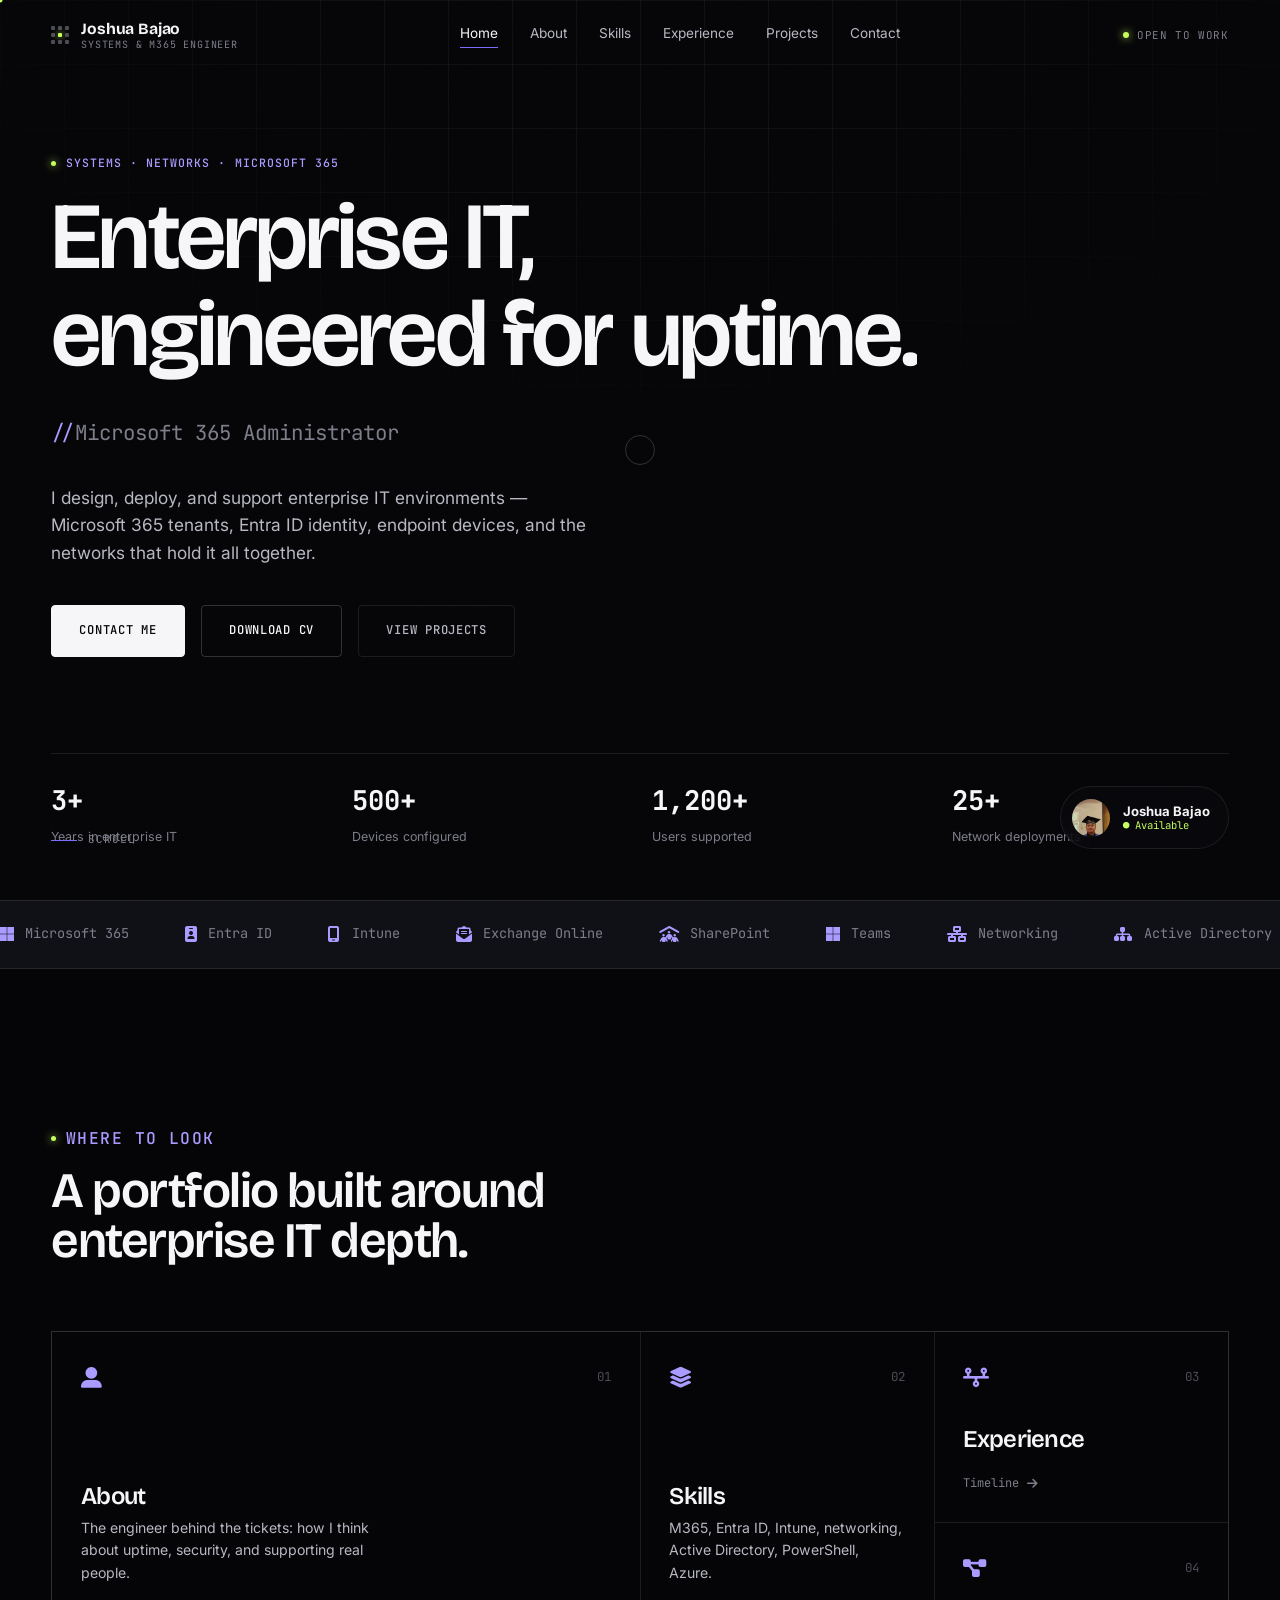
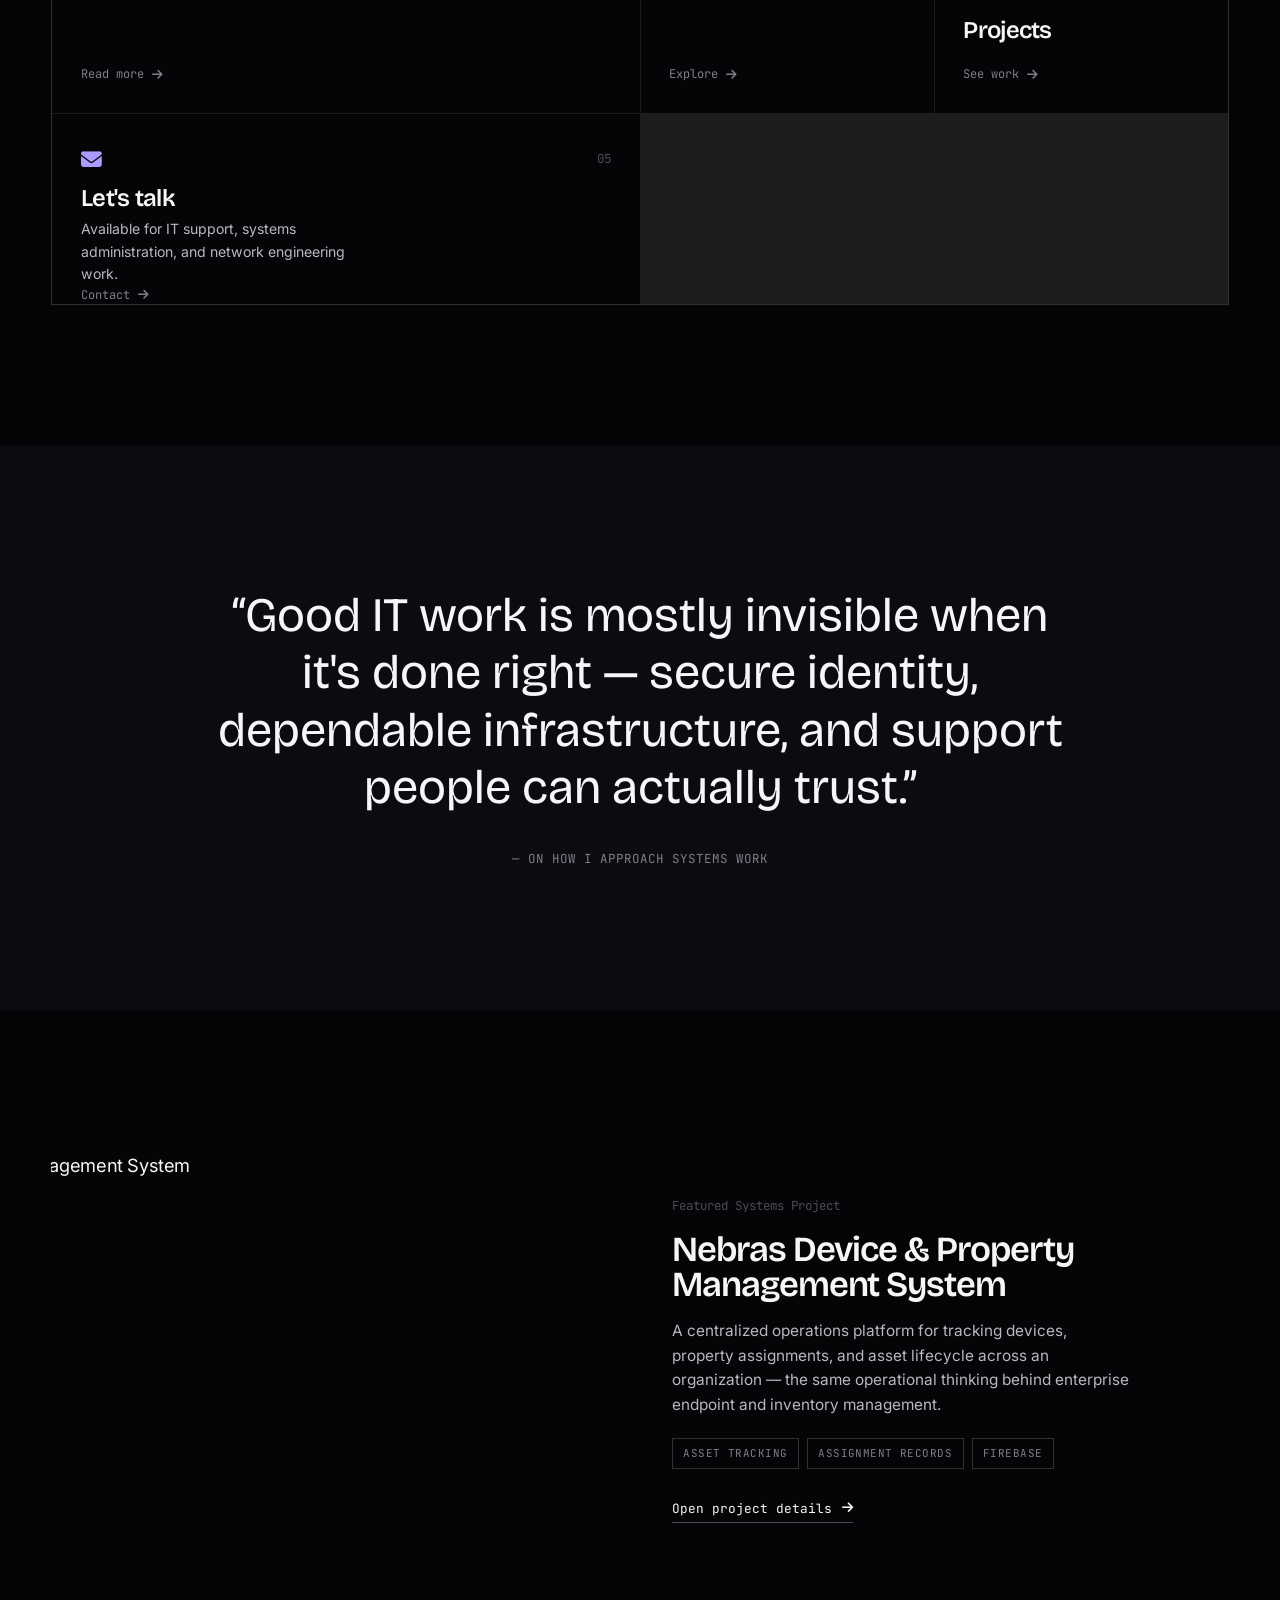
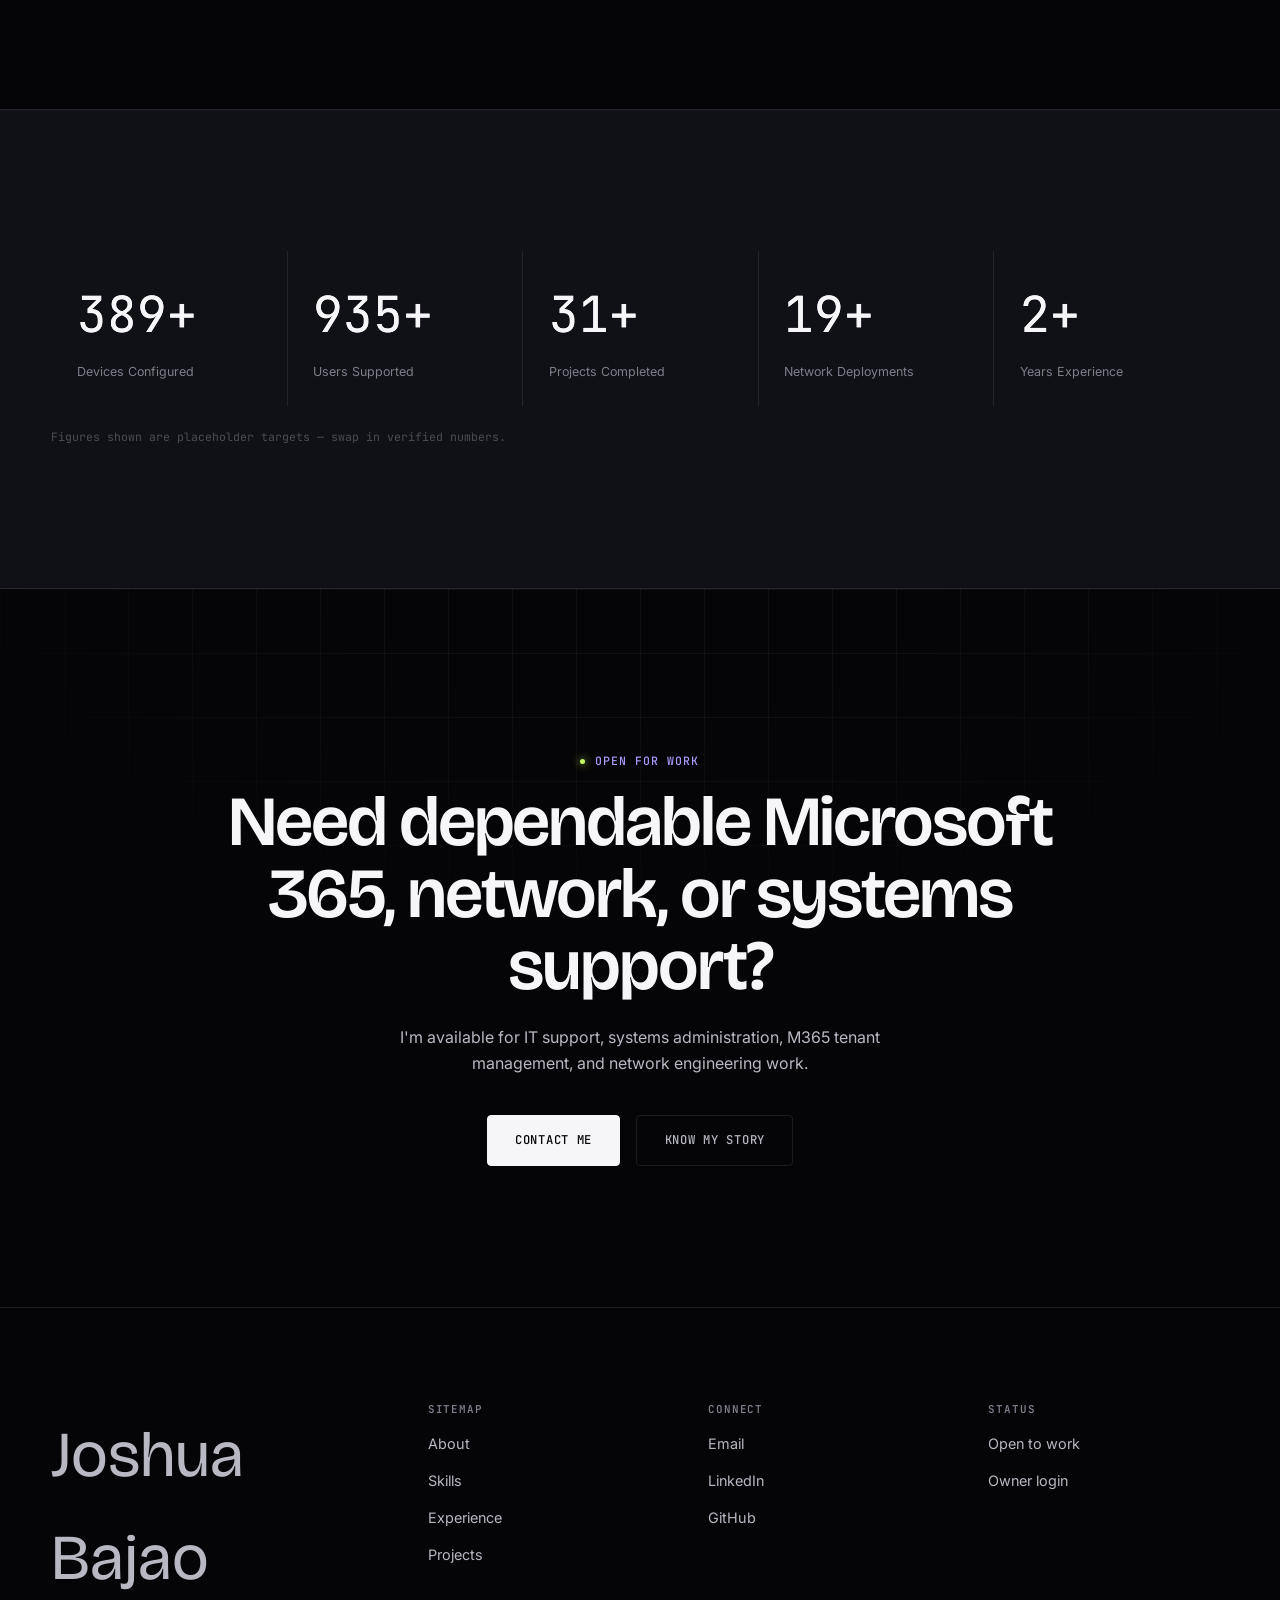
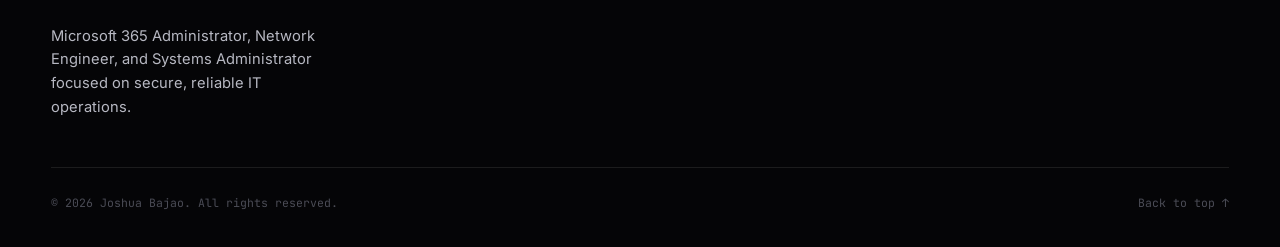
==== commit 615bc4f4: "Update profile photo and rework certificate gallery into rotating carousel - Replace profile photo w" ====
--- a/index.html
+++ b/index.html
@@ -73,7 +73,7 @@
                 </div>
                 <div class="scroll-hint"><span class="bar"></span>Scroll</div>
                 <div class="identity-chip">
-                    <img src="JOSHUA.jpeg" alt="Joshua Bajao">
+                    <img src="JOSHUA-avatar.jpg" alt="Joshua Bajao">
                     <div><strong>Joshua Bajao</strong><span>● Available</span></div>
                 </div>
             </section>
--- a/styles.css
+++ b/styles.css
@@ -242,8 +242,8 @@
 .hero-inner { position: relative; z-index: 4; }
 .hero-head { max-width: 920px; }
 .hero-head h1 { font-size: clamp(2.7rem, 7.4vw, 6rem); }
-.hero-head h1 .line { display: block; overflow: hidden; }
-.hero-head h1 .line span { display: inline-block; }
+[data-split] .line { display: inline-block; overflow: hidden; vertical-align: top; }
+[data-split] .line > span { display: inline-block; }
 
 .role-rotator { margin-top: 1.6rem; height: 2.4em; overflow: hidden; position: relative; font-family: var(--f-mono); font-size: clamp(1rem, 2vw, 1.3rem); color: var(--fg-2); }
 .role-rotator .role-track { display: flex; flex-direction: column; transition: transform var(--dur-3) var(--ease-in-out); }
@@ -391,6 +391,47 @@
 .cert-row .idx { font-size: 1.1rem; }
 .cert-row.is-empty h3 { color: var(--fg-2); font-style: italic; }
 .cert-row-status { font-family: var(--f-mono); font-size: 0.68rem; text-transform: uppercase; letter-spacing: 0.06em; padding: 0.4rem 0.7rem; border: 1px solid var(--hair-strong); border-radius: 999px; color: var(--fg-2); }
+
+/* Static fallback grid (no-JS / reduced-motion) — landscape cards */
+.cert-carousel { margin-top: 1.8rem; }
+.cert-carousel-track { display: grid; grid-template-columns: repeat(4, minmax(0, 1fr)); gap: 1px; background: var(--hair); border: 1px solid var(--hair); }
+.cert-carousel-item { position: relative; display: block; background: var(--ink-1); aspect-ratio: 17/12; overflow: hidden; }
+.cert-carousel-item img { width: 100%; height: 100%; object-fit: cover; transition: transform var(--dur-2) var(--ease-out); }
+.cert-carousel-item:hover img { transform: scale(1.06); }
+.cert-carousel-item span { position: absolute; left: 0; right: 0; bottom: 0; padding: 0.7rem 0.8rem; font-family: var(--f-mono); font-size: 0.66rem; letter-spacing: 0.04em; text-transform: uppercase; color: var(--fg-0); background: linear-gradient(to top, rgba(5, 5, 7, 0.85), transparent); }
+@media (max-width: 860px) { .cert-carousel-track { grid-template-columns: repeat(2, minmax(0, 1fr)); } }
+
+/* 3D rotating carousel — enabled via JS (adds .is-3d) */
+.cert-carousel.is-3d .cert-carousel-stage { position: relative; height: clamp(280px, 34vw, 440px); perspective: 2200px; }
+.cert-carousel.is-3d .cert-carousel-track {
+    display: block; position: absolute; inset: 0; background: none; border: none;
+    transform-style: preserve-3d; transform: rotateY(calc(var(--rot, 0) * 1deg));
+    transition: transform 0.9s cubic-bezier(0.22, 1, 0.36, 1);
+}
+.cert-carousel.is-3d .cert-carousel-item {
+    position: absolute; inset: 0; margin: auto; width: min(560px, 74%); aspect-ratio: 17/12;
+    border: 1px solid var(--hair-strong);
+    backface-visibility: hidden;
+    transform: rotateY(calc(var(--i) * var(--seg, 90deg))) translateZ(var(--radius, 230px));
+    opacity: 0.3; transition: opacity 0.7s ease, box-shadow 0.7s ease;
+}
+.cert-carousel.is-3d .cert-carousel-item.is-active { opacity: 1; box-shadow: 0 30px 70px -22px rgba(0, 0, 0, 0.6); z-index: 2; }
+.cert-carousel.is-3d .cert-carousel-item span { opacity: 0; transition: opacity var(--dur-2) var(--ease-out); }
+.cert-carousel.is-3d .cert-carousel-item.is-active span { opacity: 1; }
+.cert-carousel.is-3d .cert-carousel-item:not(.is-active) { pointer-events: none; }
+
+.cert-carousel-controls { display: flex; align-items: center; justify-content: center; gap: 1.2rem; margin-top: 1.8rem; }
+.cert-carousel-btn {
+    width: 2.6rem; height: 2.6rem; border-radius: 50%; border: 1px solid var(--hair-strong);
+    background: transparent; color: var(--fg-0); font-size: 1.1rem; line-height: 1; cursor: pointer;
+    display: flex; align-items: center; justify-content: center;
+    transition: background var(--dur-2) var(--ease-out), transform var(--dur-1) var(--ease-out), border-color var(--dur-2);
+}
+.cert-carousel-btn:hover { background: var(--hair); border-color: var(--signal); transform: scale(1.08); }
+.cert-carousel-dots { display: flex; gap: 0.55rem; }
+.cert-carousel-dot { width: 0.5rem; height: 0.5rem; border-radius: 50%; border: none; padding: 0; background: var(--hair-strong); cursor: pointer; transition: background var(--dur-2) var(--ease-out), transform var(--dur-2) var(--ease-out); }
+.cert-carousel-dot.is-active { background: var(--signal); transform: scale(1.35); }
+@media (prefers-reduced-motion: reduce) { .cert-carousel.is-3d .cert-carousel-track { transition: none; } }
 
 /* ==========================================================================
    Project showcase — alternating full-bleed rows
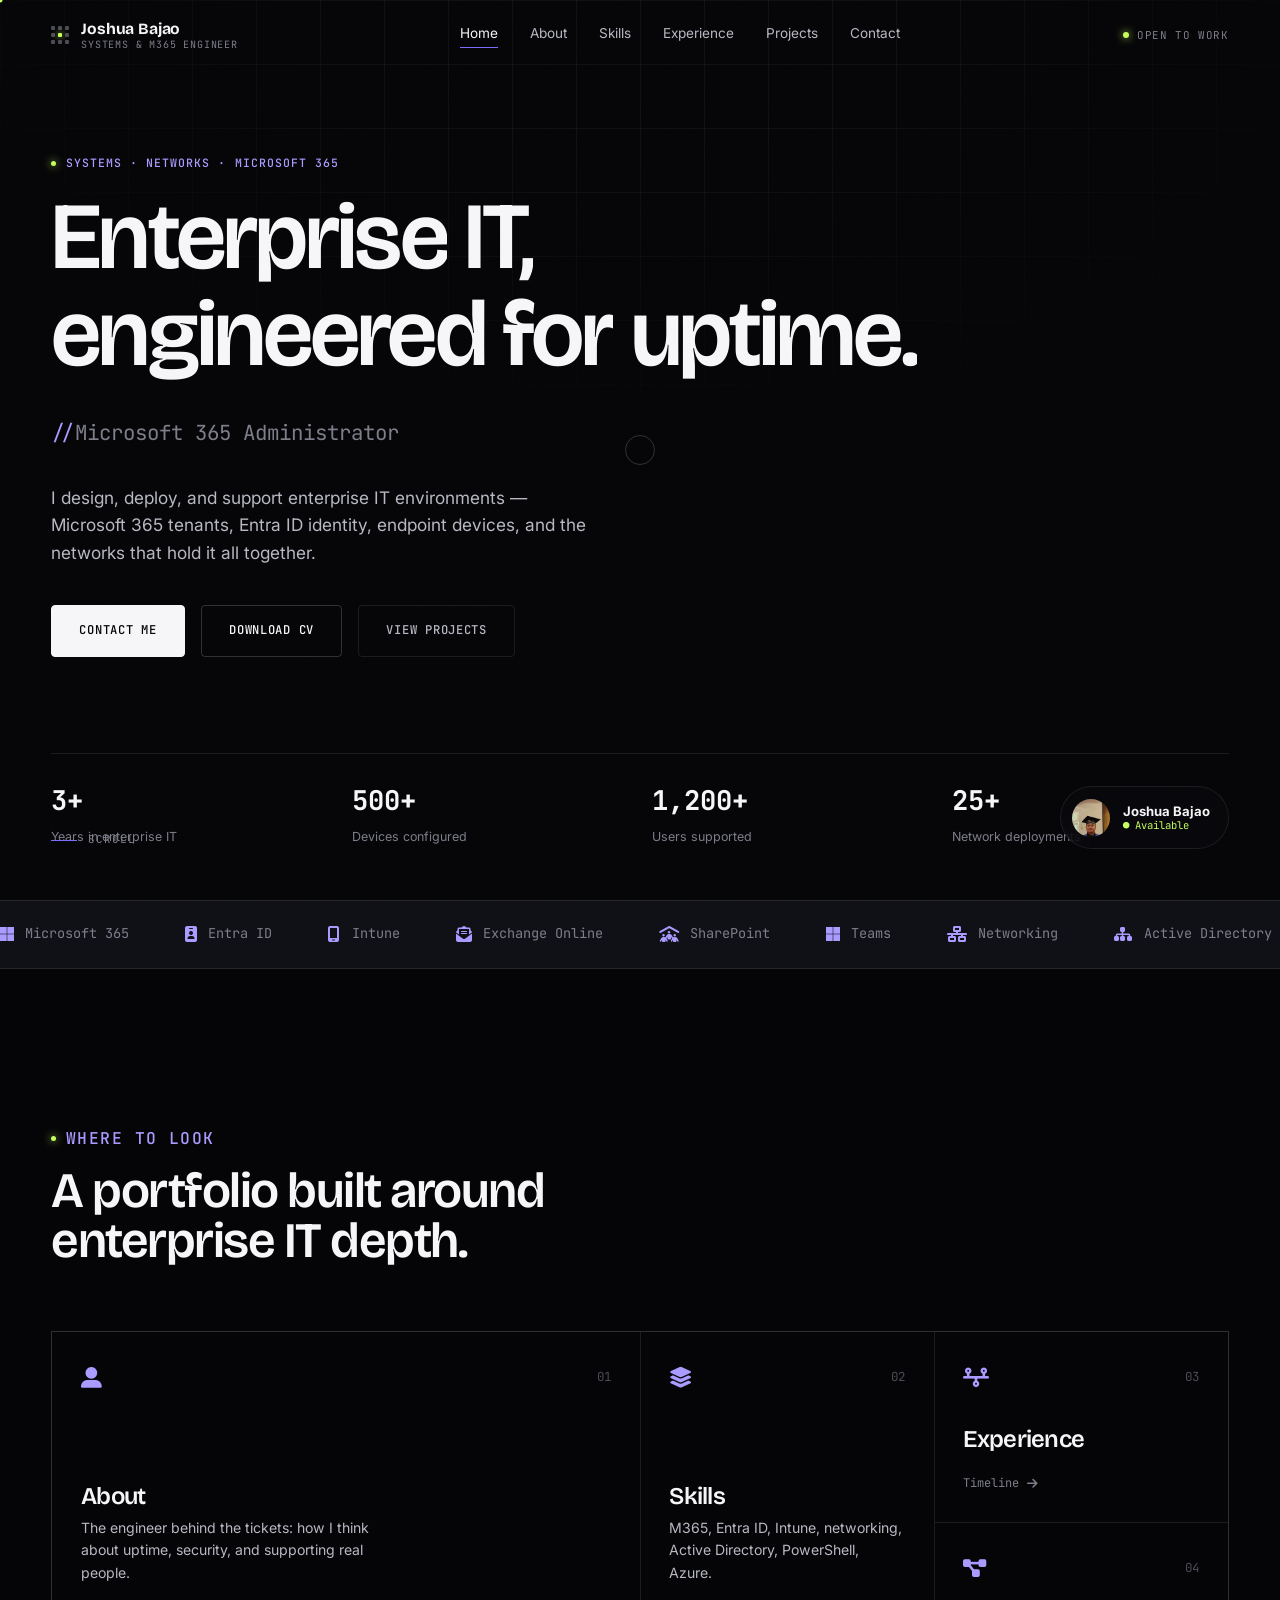
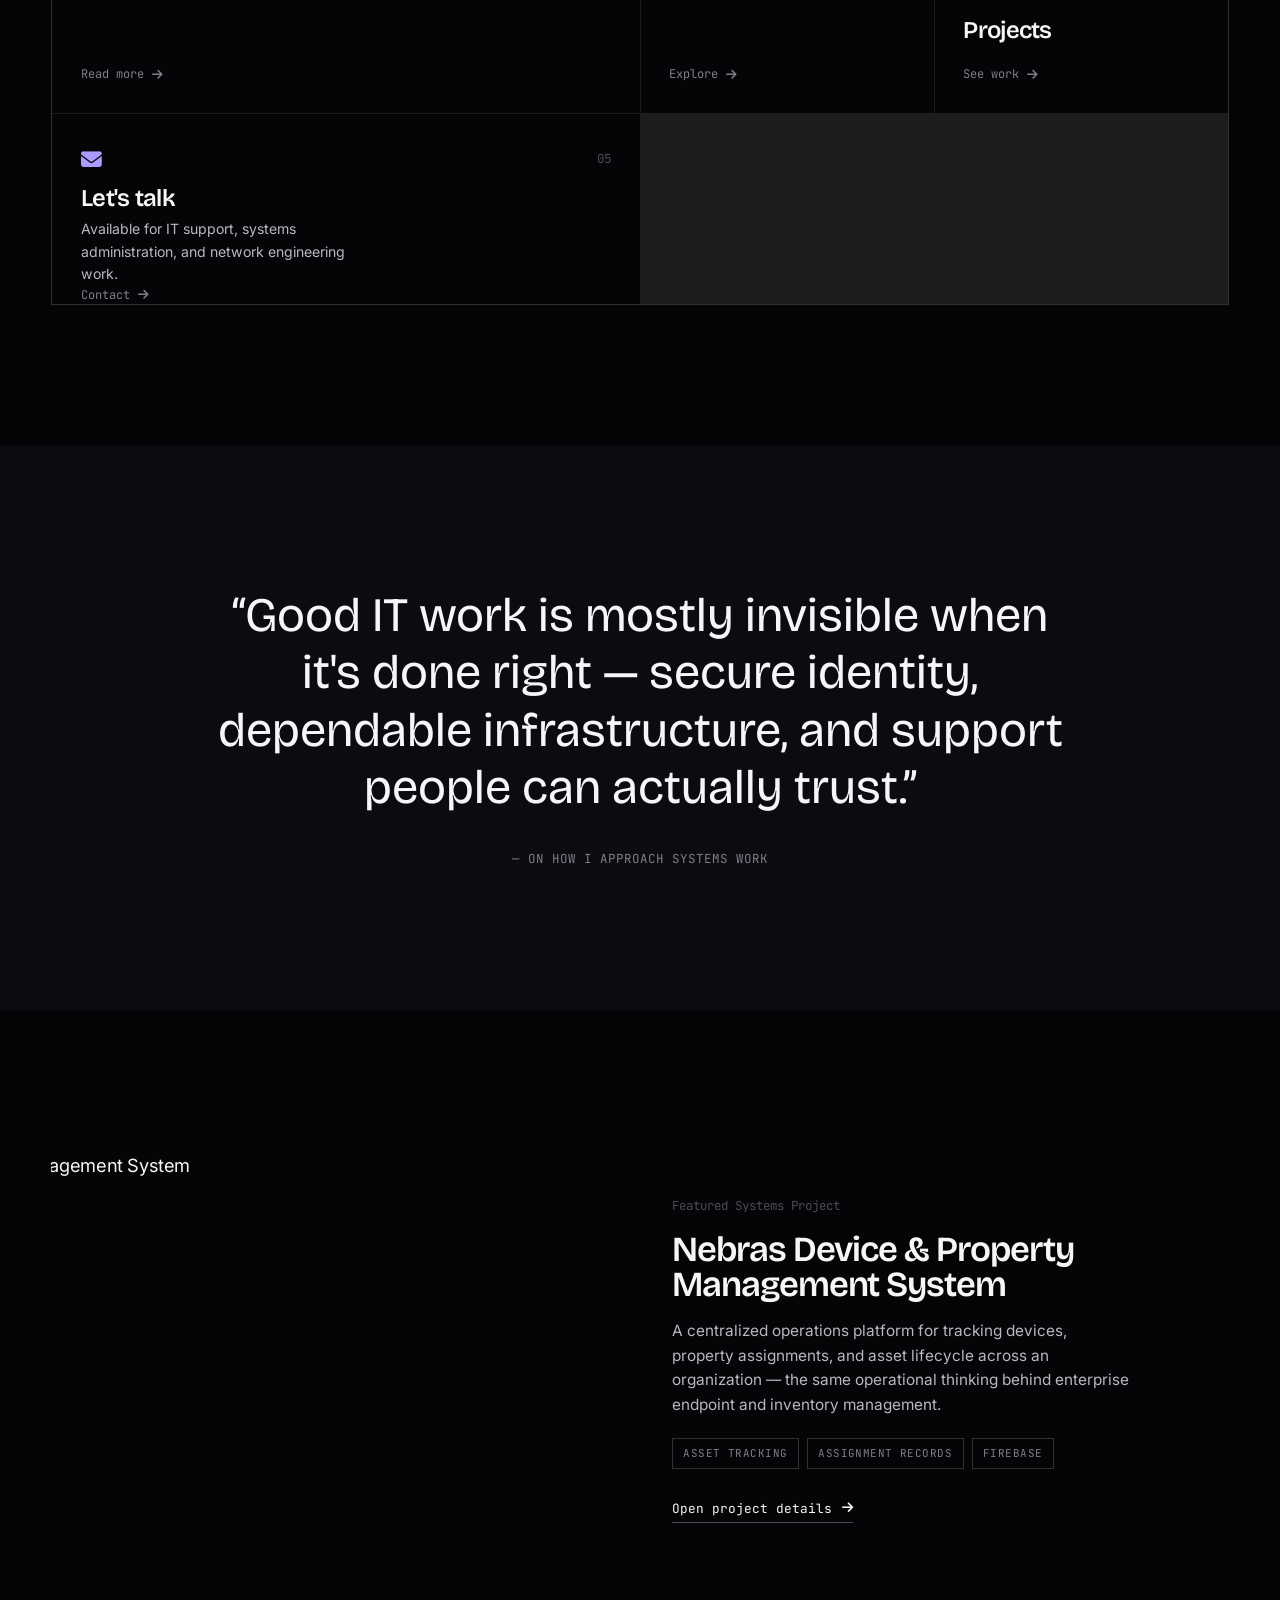
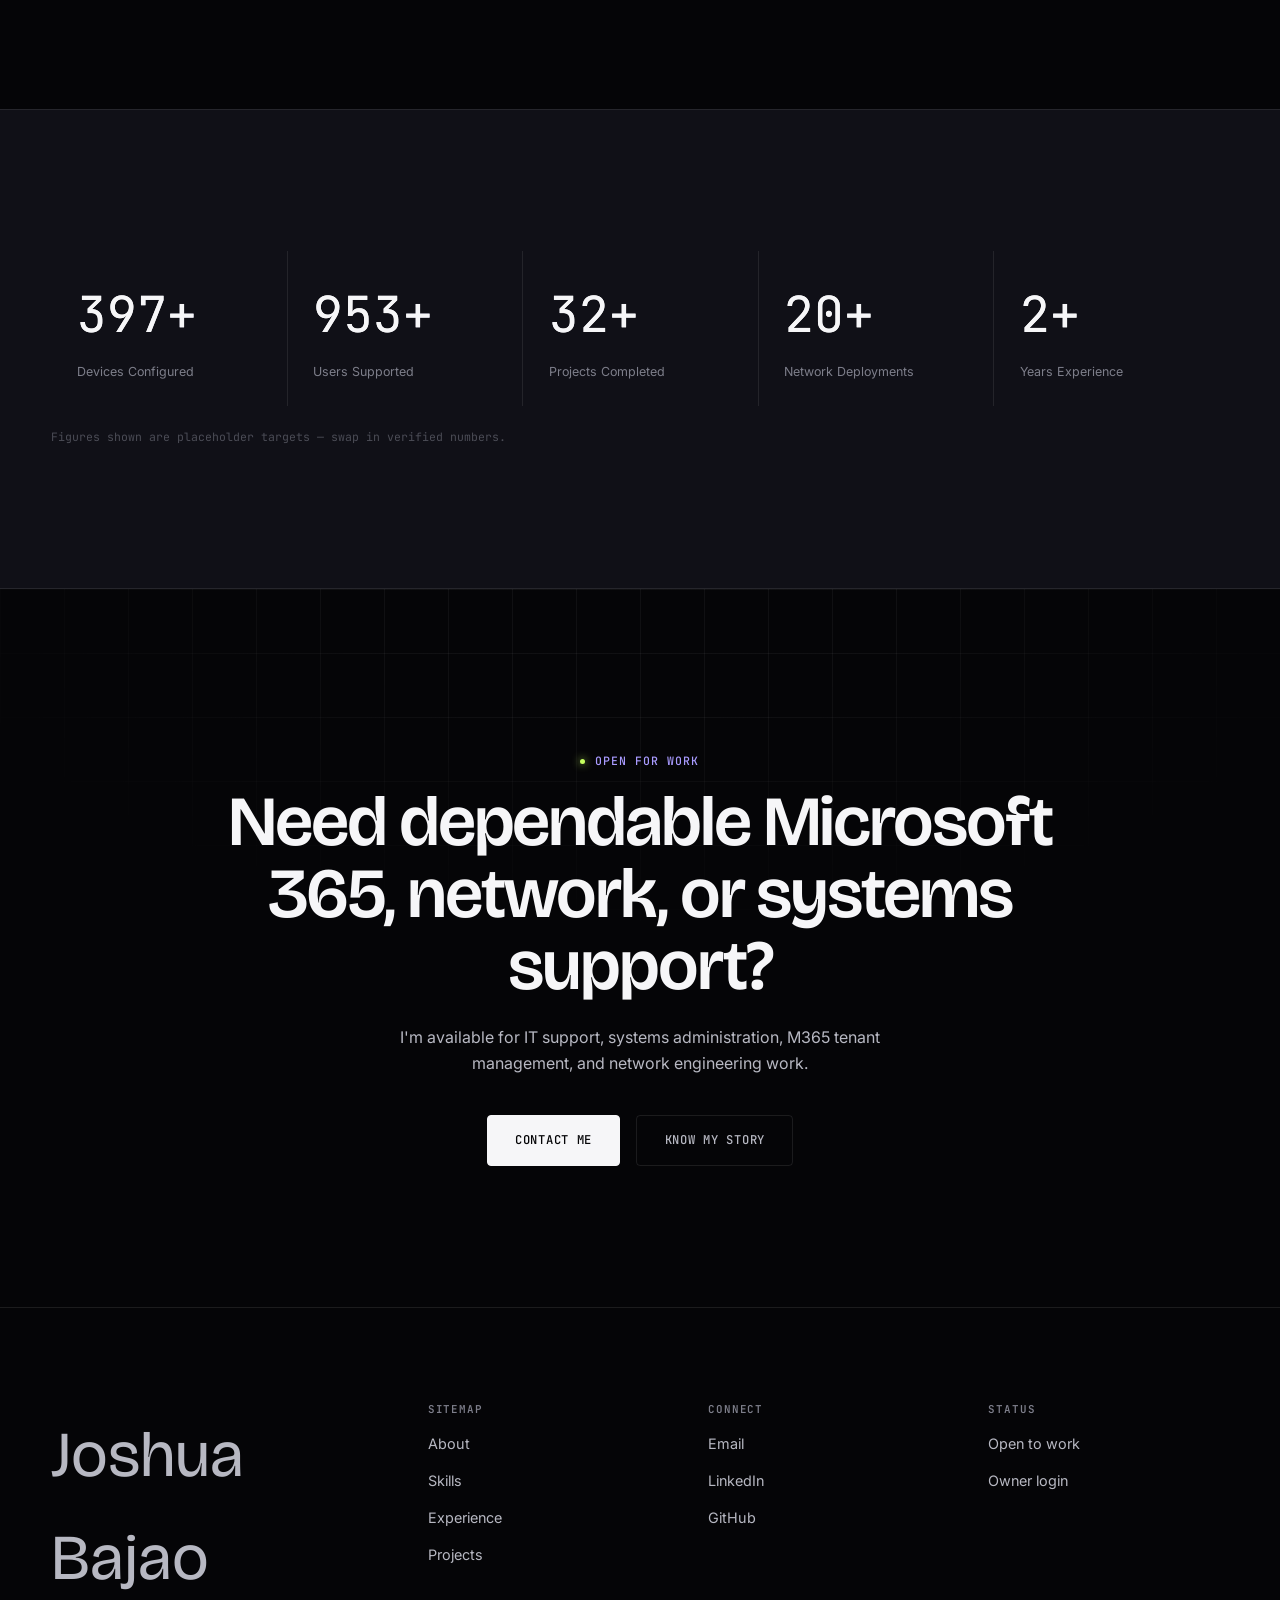
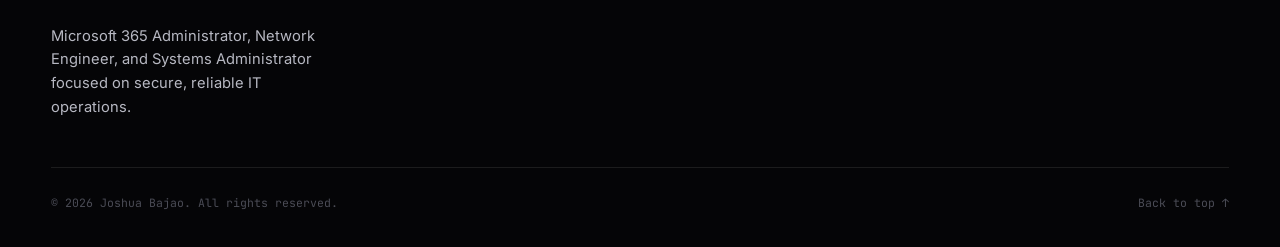
==== commit fe0d1274: "Fix stale image caching hiding the certificate/photo updates Images were served with a 24h public ca" ====
--- a/index.html
+++ b/index.html
@@ -73,7 +73,7 @@
                 </div>
                 <div class="scroll-hint"><span class="bar"></span>Scroll</div>
                 <div class="identity-chip">
-                    <img src="JOSHUA-avatar.jpg" alt="Joshua Bajao">
+                    <img src="JOSHUA-avatar.jpg?v=2" alt="Joshua Bajao">
                     <div><strong>Joshua Bajao</strong><span>● Available</span></div>
                 </div>
             </section>
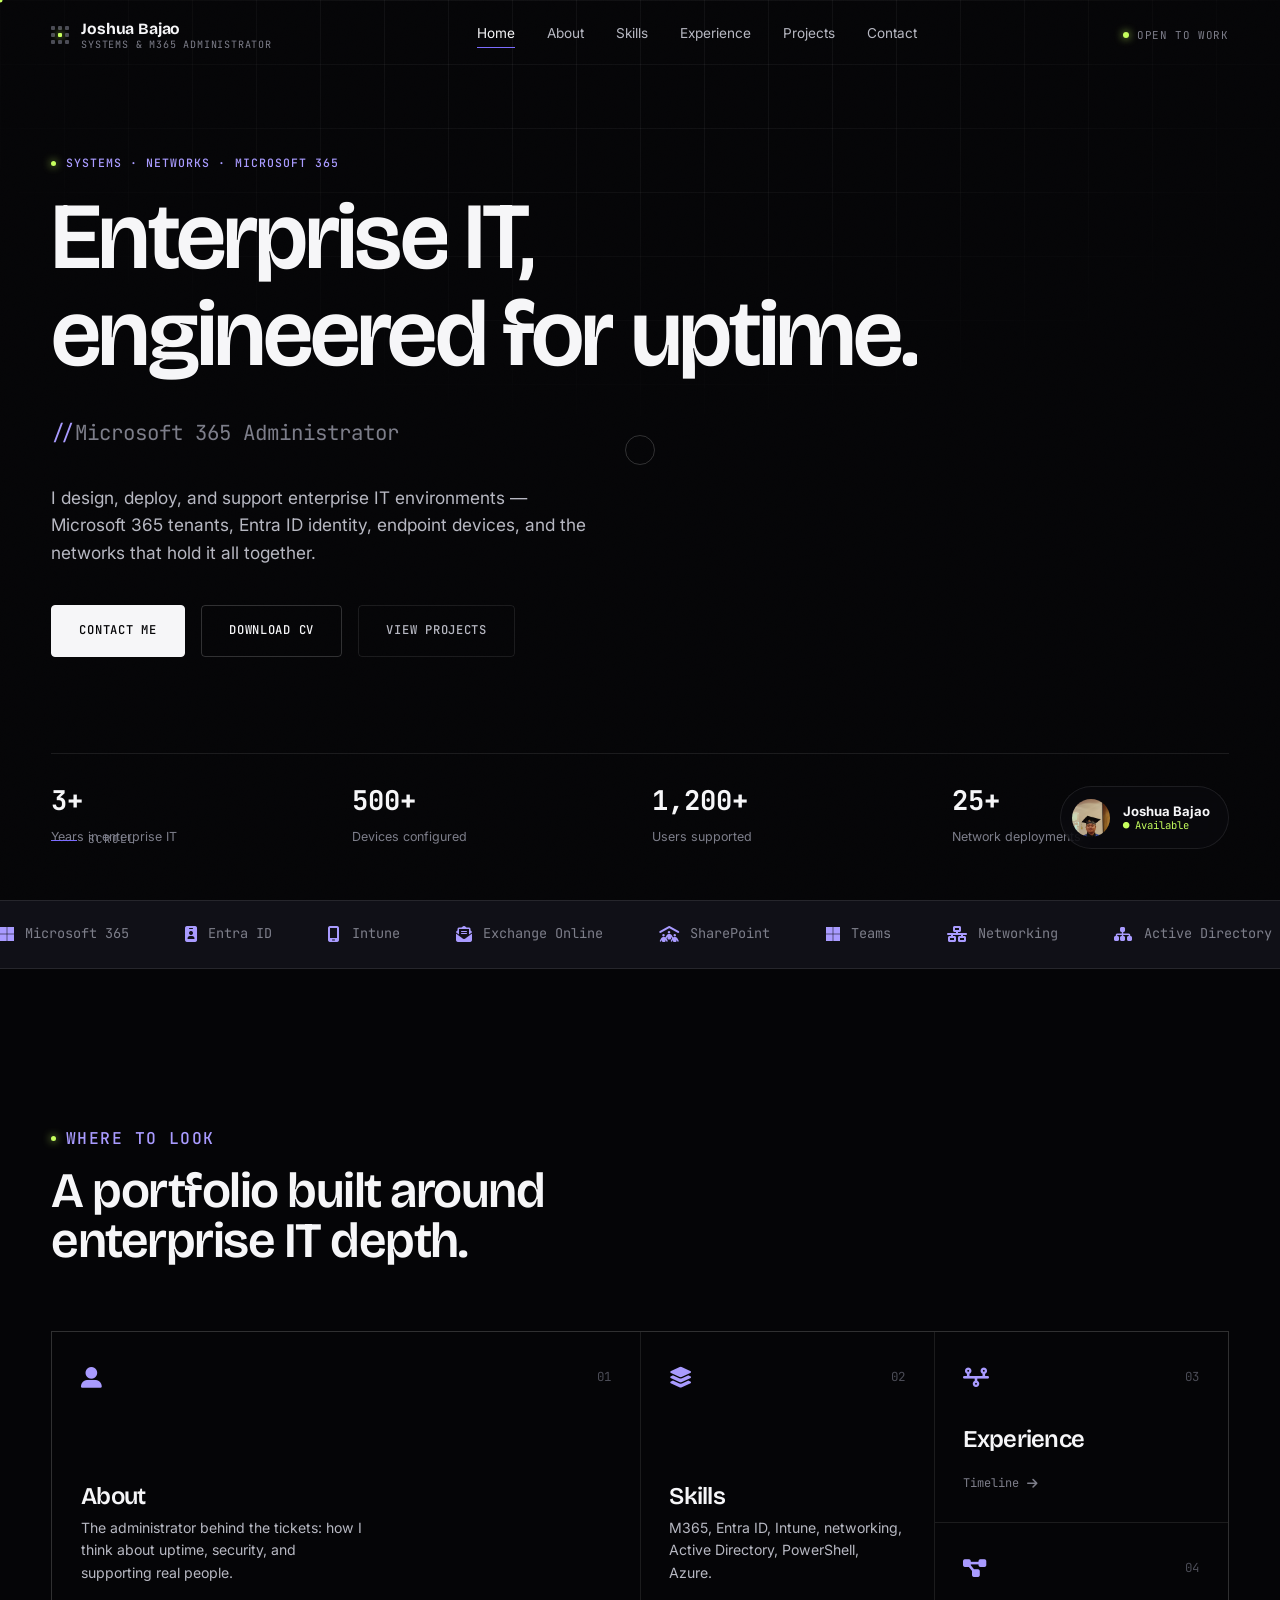
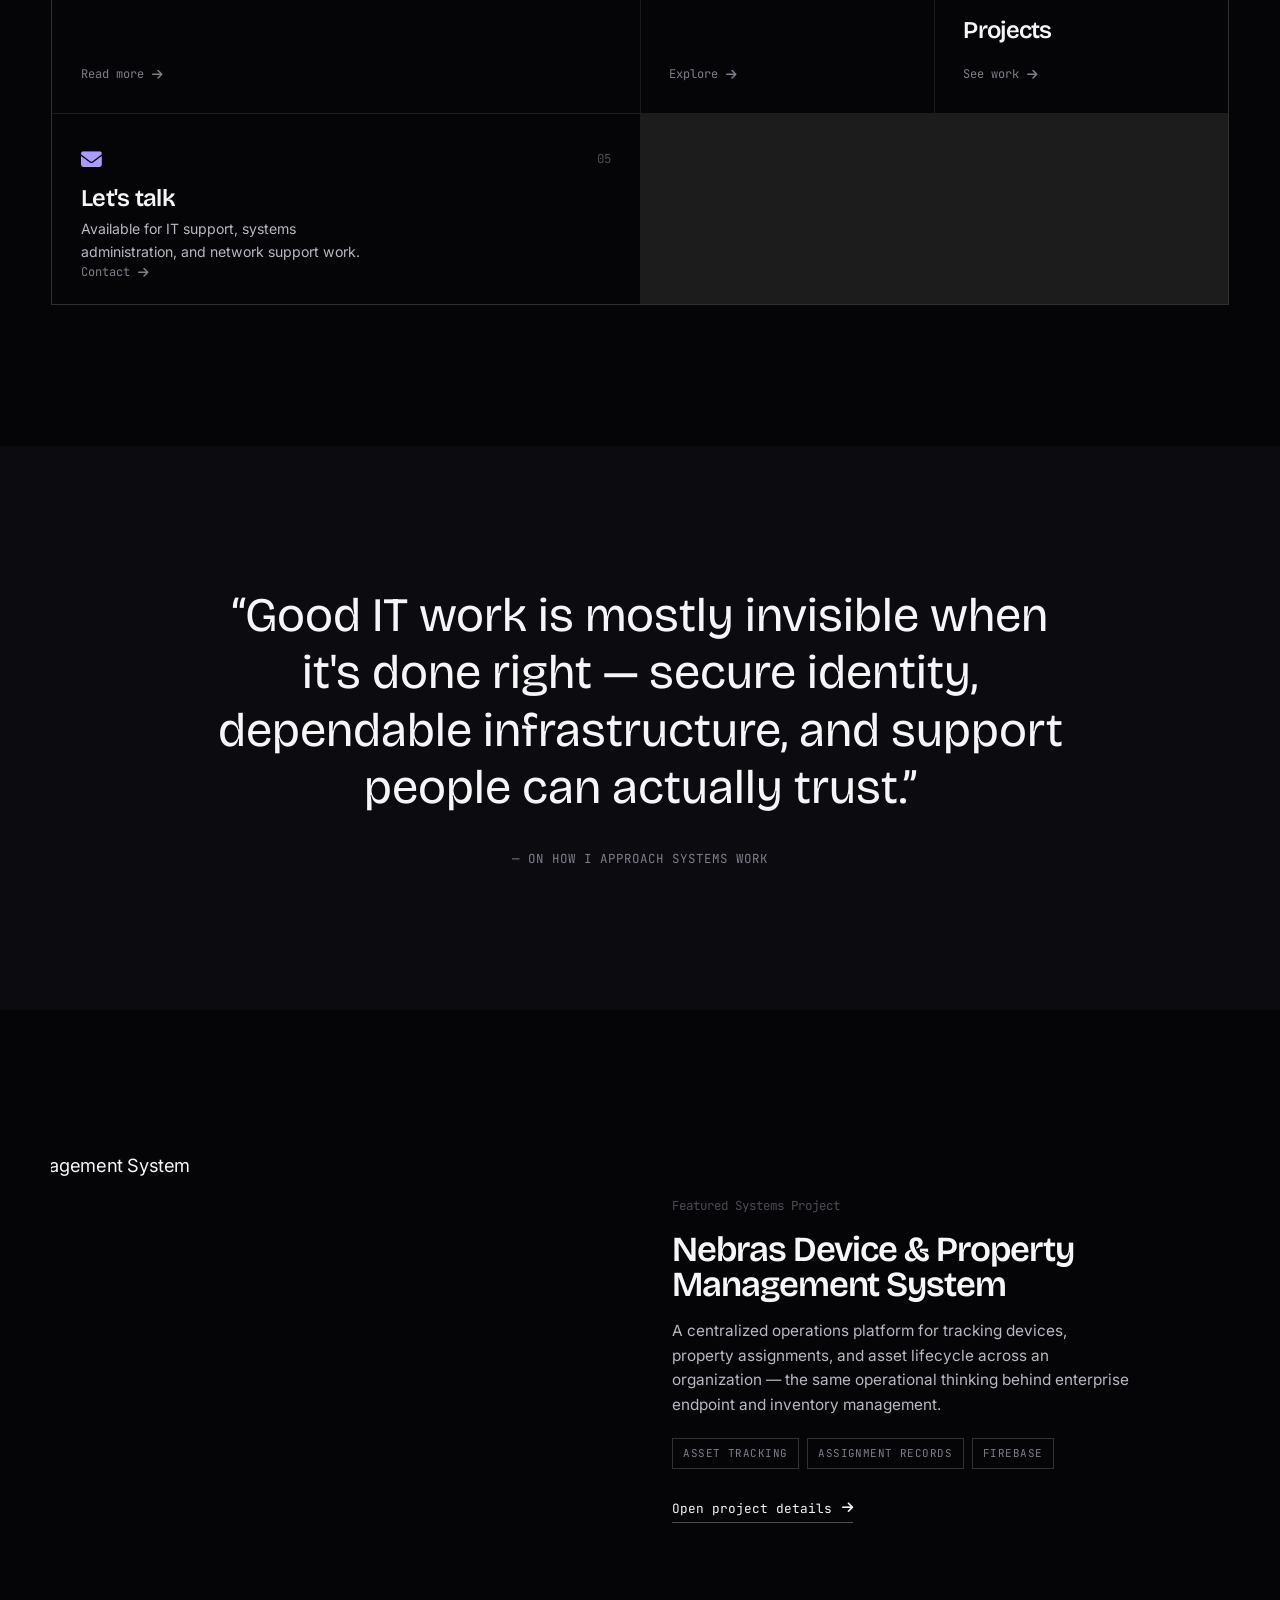
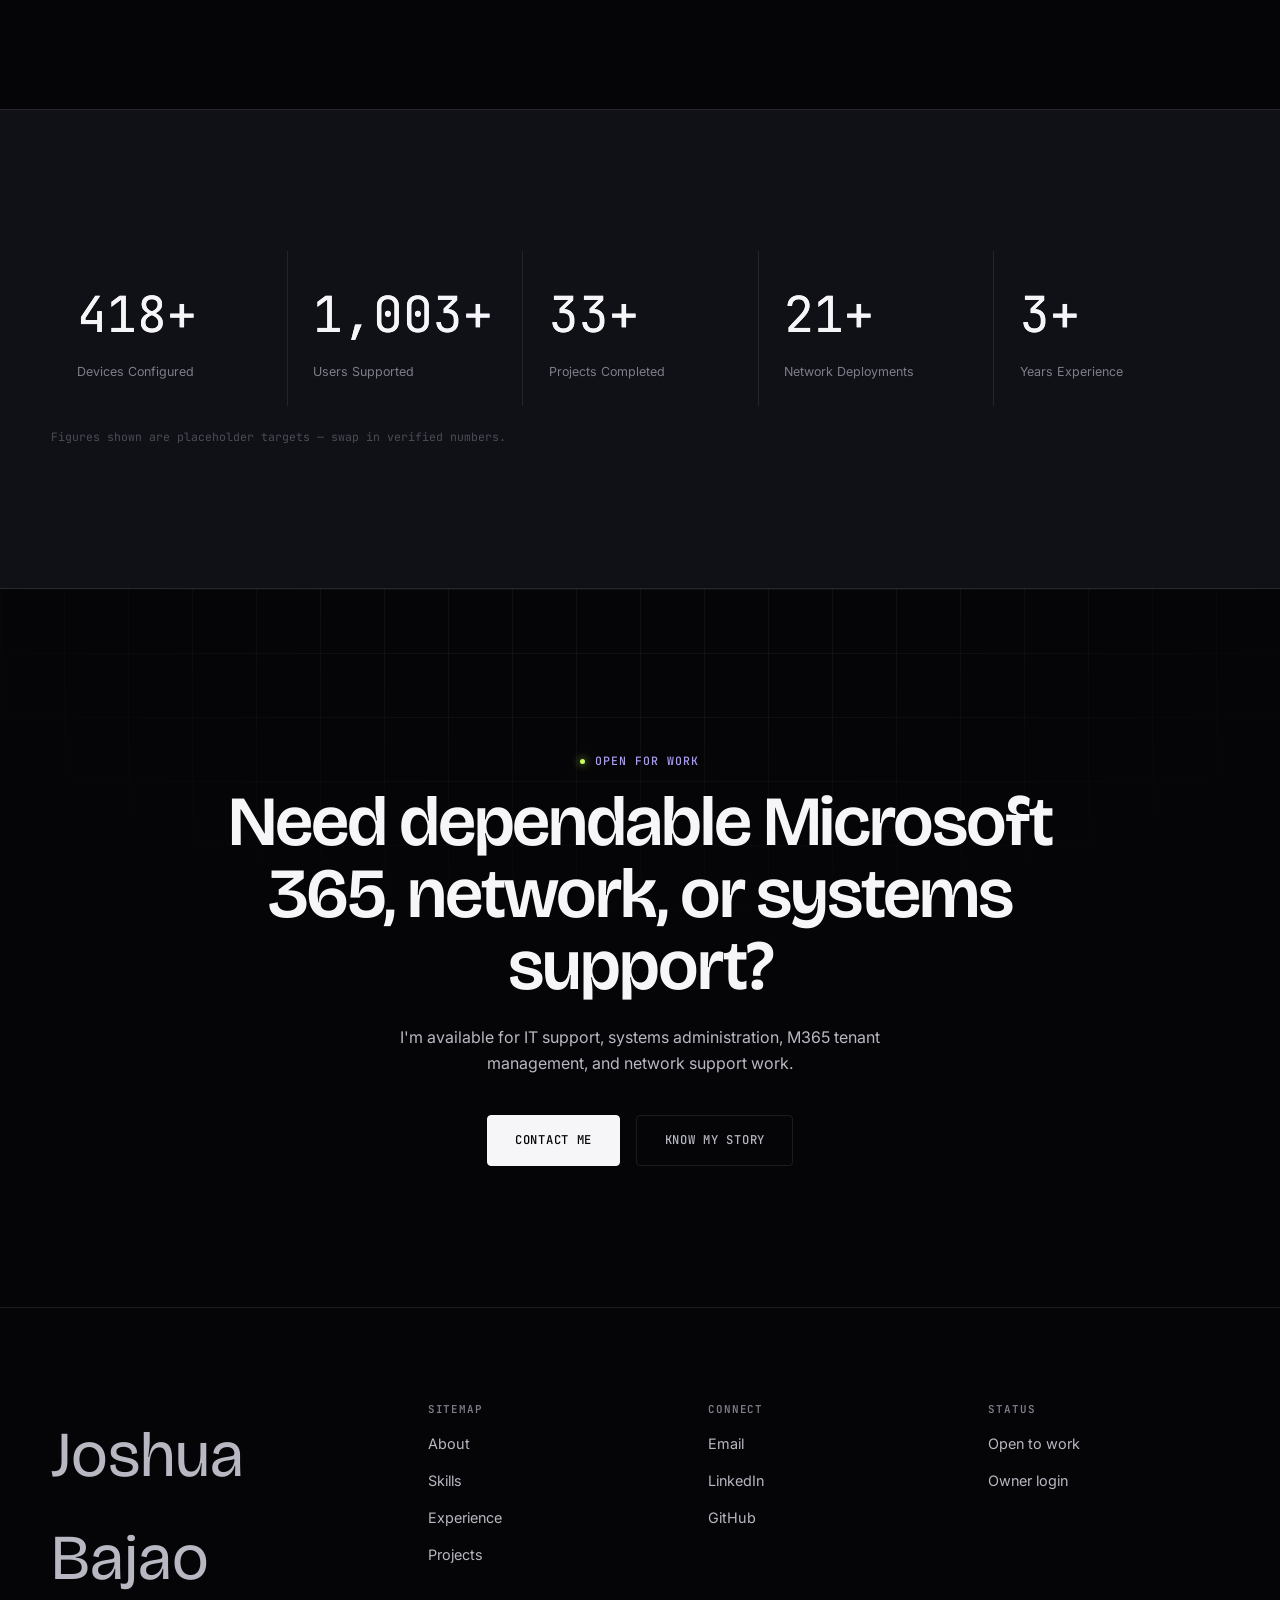
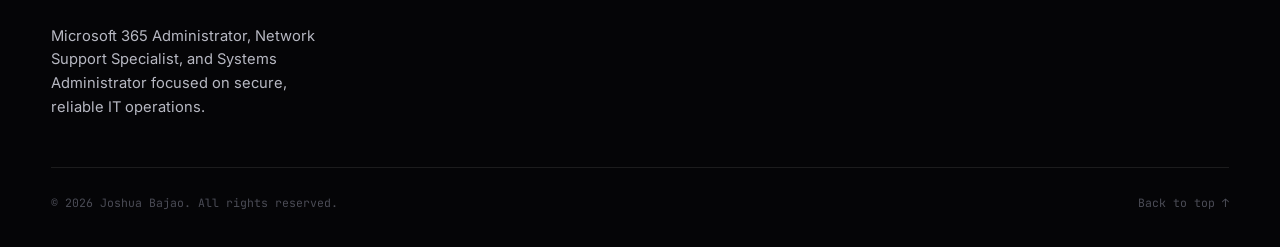
==== commit 23bb2278: "Retitle site copy from Engineer to Administrator/Specialist, add ongoing project Replace every "Engi" ====
--- a/index.html
+++ b/index.html
@@ -3,8 +3,8 @@
 <head>
     <meta charset="UTF-8">
     <meta name="viewport" content="width=device-width, initial-scale=1.0">
-    <title>Joshua Bajao | Microsoft 365 Administrator &amp; Systems Engineer</title>
-    <meta name="description" content="Joshua Bajao is a Microsoft 365 Administrator, Network Engineer, and Systems Administrator building secure, reliable enterprise IT environments across M365, Azure, and on-prem infrastructure.">
+    <title>Joshua Bajao | Microsoft 365 &amp; Systems Administrator</title>
+    <meta name="description" content="Joshua Bajao is a Microsoft 365 Administrator, Network Support Specialist, and Systems Administrator building secure, reliable enterprise IT environments across M365, Azure, and on-prem infrastructure.">
     <link rel="preconnect" href="https://fonts.googleapis.com">
     <link rel="preconnect" href="https://fonts.gstatic.com" crossorigin>
     <link href="https://fonts.googleapis.com/css2?family=Bricolage+Grotesque:opsz,wght@12..96,500;12..96,600;12..96,700&family=Inter:wght@400;500;600;700&family=JetBrains+Mono:wght@400;500&display=swap" rel="stylesheet">
@@ -20,7 +20,7 @@
             <div class="wrap nav-row">
                 <a class="mark" href="index.html" aria-label="Joshua Bajao home">
                     <span class="mark-grid"><span></span><span></span><span></span><span></span><span></span><span></span><span></span><span></span><span></span></span>
-                    <span class="mark-text"><strong>Joshua Bajao</strong><small>Systems &amp; M365 Engineer</small></span>
+                    <span class="mark-text"><strong>Joshua Bajao</strong><small>Systems &amp; M365 Administrator</small></span>
                 </a>
                 <nav class="nav-links">
                     <a href="index.html" class="is-active">Home</a>
@@ -56,7 +56,7 @@
                     <div class="hero-head">
                         <p class="tag">Systems · Networks · Microsoft 365</p>
                         <h1 data-split style="margin-top:1rem;">Enterprise IT, engineered for uptime.</h1>
-                        <div class="role-rotator" data-roles='["Microsoft 365 Administrator", "Network Engineer", "IT Support Engineer", "Systems Administrator"]'></div>
+                        <div class="role-rotator" data-roles='["Microsoft 365 Administrator", "Network Support Specialist", "IT Support Specialist", "Systems Administrator"]'></div>
                         <p class="hero-lead">I design, deploy, and support enterprise IT environments — Microsoft 365 tenants, Entra ID identity, endpoint devices, and the networks that hold it all together.</p>
                         <div class="hero-actions">
                             <a href="contact.html" class="button button-primary" data-magnetic>Contact Me</a>
@@ -114,7 +114,7 @@
                     <div class="bento field-glow">
                         <a class="bento-cell c-2x2 reveal" href="about.html">
                             <div class="bento-top"><span class="bento-icon"><i class="fa-solid fa-user-large"></i></span><span class="idx">01</span></div>
-                            <div><h3>About</h3><p>The engineer behind the tickets: how I think about uptime, security, and supporting real people.</p></div>
+                            <div><h3>About</h3><p>The administrator behind the tickets: how I think about uptime, security, and supporting real people.</p></div>
                             <span class="bento-arrow">Read more <i class="fa-solid fa-arrow-right"></i></span>
                         </a>
                         <a class="bento-cell c-1x2 reveal" href="skills.html">
@@ -134,7 +134,7 @@
                         </a>
                         <a class="bento-cell c-2x1 reveal" href="contact.html">
                             <div class="bento-top"><span class="bento-icon"><i class="fa-solid fa-envelope"></i></span><span class="idx">05</span></div>
-                            <div><h3>Let's talk</h3><p>Available for IT support, systems administration, and network engineering work.</p></div>
+                            <div><h3>Let's talk</h3><p>Available for IT support, systems administration, and network support work.</p></div>
                             <span class="bento-arrow">Contact <i class="fa-solid fa-arrow-right"></i></span>
                         </a>
                     </div>
@@ -179,7 +179,7 @@
                 <div class="wrap reveal" data-reveal="scale" style="position:relative; z-index:2;">
                     <p class="tag" style="justify-content:center;">Open for work</p>
                     <h2 style="margin-top:1rem;">Need dependable Microsoft 365, network, or systems support?</h2>
-                    <p>I'm available for IT support, systems administration, M365 tenant management, and network engineering work.</p>
+                    <p>I'm available for IT support, systems administration, M365 tenant management, and network support work.</p>
                     <div class="hero-actions">
                         <a href="contact.html" class="button button-primary" data-magnetic>Contact Me</a>
                         <a href="about.html" class="button button-ghost" data-magnetic>Know My Story</a>
@@ -193,7 +193,7 @@
                 <div class="mega-footer-top">
                     <div>
                         <p class="mega-footer-word">Joshua Bajao</p>
-                        <p class="mega-footer-lead">Microsoft 365 Administrator, Network Engineer, and Systems Administrator focused on secure, reliable IT operations.</p>
+                        <p class="mega-footer-lead">Microsoft 365 Administrator, Network Support Specialist, and Systems Administrator focused on secure, reliable IT operations.</p>
                     </div>
                     <div class="mega-footer-col">
                         <h4>Sitemap</h4>
--- a/styles.css
+++ b/styles.css
@@ -1,5 +1,5 @@
 /* ==========================================================================
-   Joshua Bajao — Systems / Cloud / Network Engineer
+   Joshua Bajao — Systems / Cloud / Network Administrator
    Design system v2 — "Signal" — dark monochrome canvas, indigo/lime duotone,
    mono-type accents, bento grids, horizontal scroll narrative.
    Built from scratch: no shared tokens, components, or spacing from v1.
